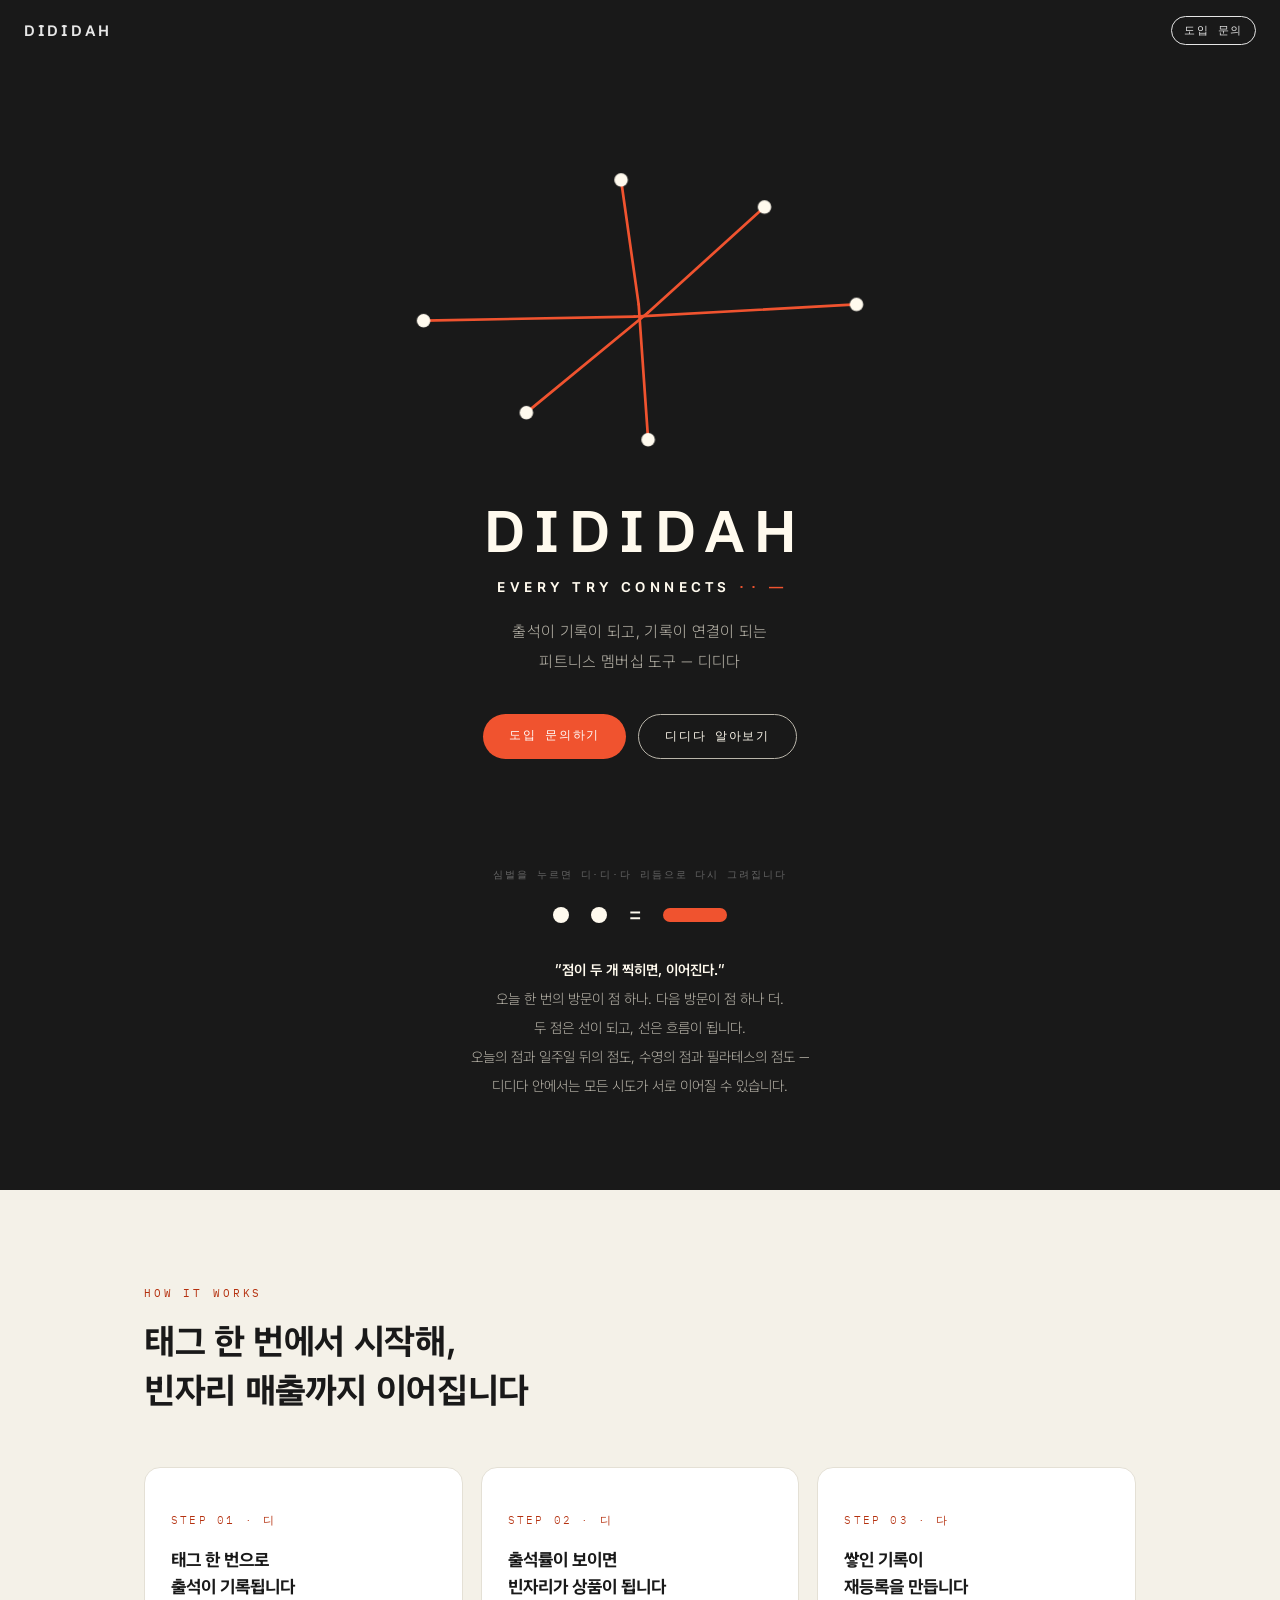
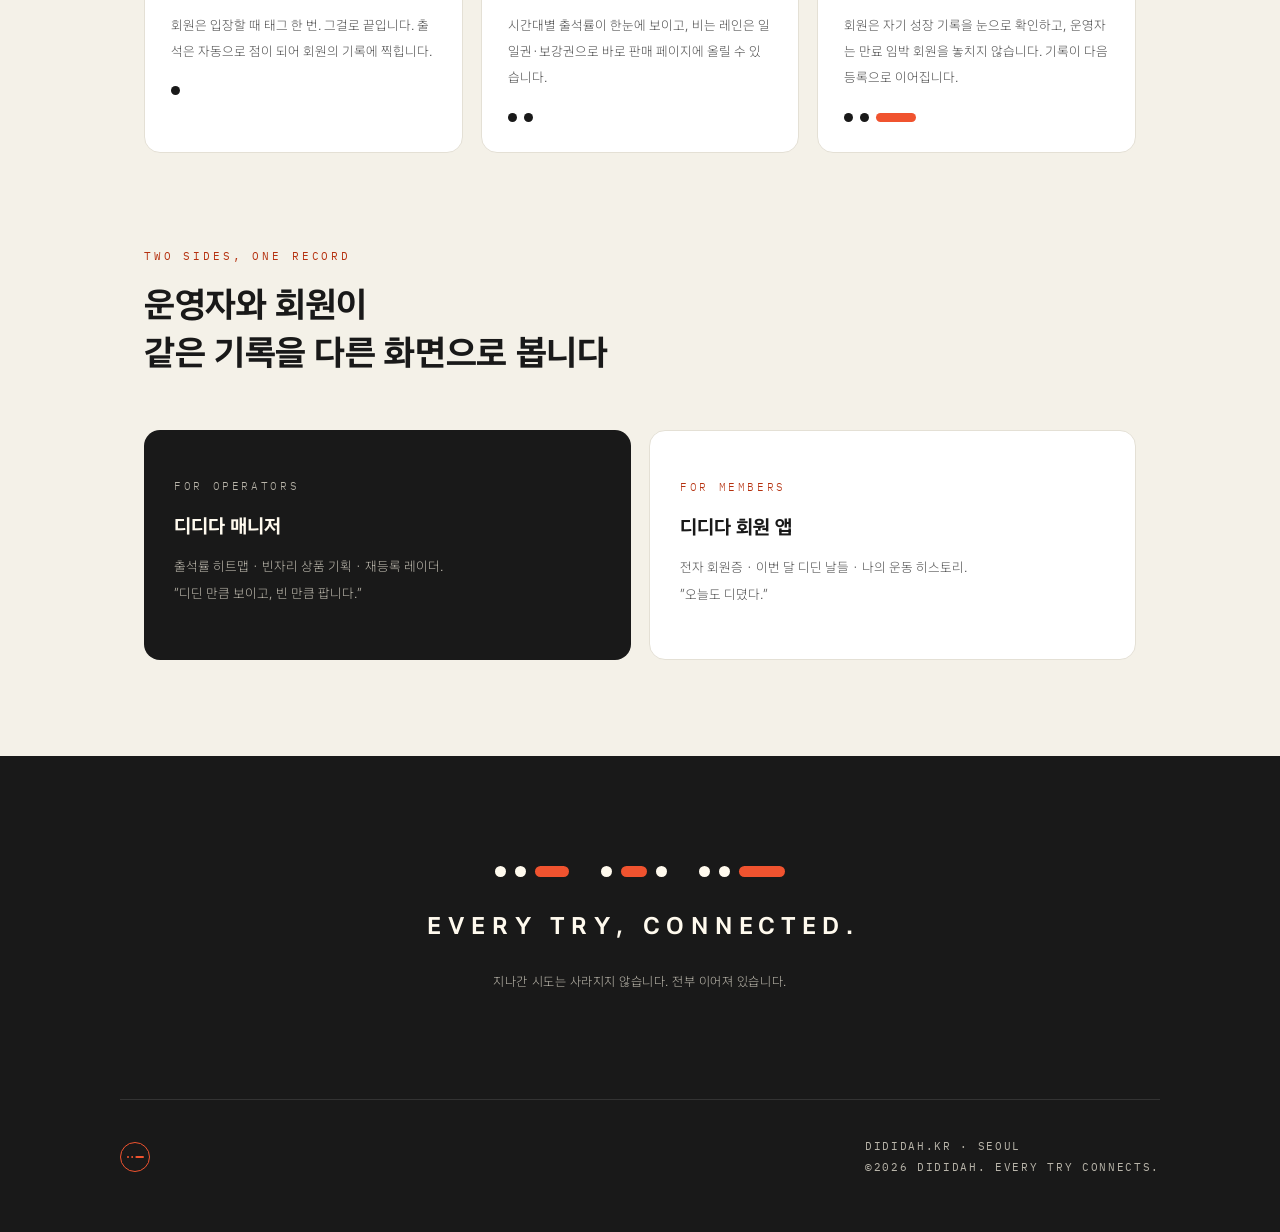
==== index.html @ d7f9ed21 "Add files via upload" ====
<!doctype html>
<html lang="ko">
<head>
<meta charset="utf-8">
<meta name="viewport" content="width=device-width, initial-scale=1">
<title>디디다 DIDIDAH — 점이 두 개 찍히면, 이어진다</title>
<meta name="description" content="출석이 기록이 되고, 기록이 연결이 되는 피트니스 멤버십 도구. EVERY TRY CONNECTS.">
<link rel="preconnect" href="https://fonts.googleapis.com">
<link rel="stylesheet" href="https://fonts.googleapis.com/css2?family=42dot+Sans:wght@300;400;500;700;800&family=IBM+Plex+Mono:wght@400;500;600&display=swap">
<link rel="icon" href='data:image/svg+xml,<svg xmlns="http://www.w3.org/2000/svg" viewBox="0 0 171 20"><g fill="%23f0532f"><circle cx="10" cy="10" r="10"/><circle cx="52" cy="10" r="10"/><rect x="84" width="87" height="20" rx="10"/></g></svg>'>
<style>
  :root{
    --ink:#191919;
    --cream:#fffaee;
    --cream-60:#b9b5aa;
    --paper:#f4f1e8;
    --signal:#f0532f;
    --signal-text:#b5310f;
    --dot42:"42dot Sans",sans-serif;
    --mono:"IBM Plex Mono",monospace;
    --u:240ms;
  }
  *{margin:0;padding:0;box-sizing:border-box}
  html{scroll-behavior:smooth}
  body{font-family:var(--dot42);color:var(--ink);background:var(--paper)}

  /* ───────── 헤더 ───────── */
  .top{position:fixed;inset:0 0 auto;z-index:10;display:flex;justify-content:space-between;align-items:center;padding:16px 24px;mix-blend-mode:difference;color:#fff}
  .top .wm{font-weight:800;font-size:15px;letter-spacing:.18em}
  .top a{color:inherit;text-decoration:none;font-family:var(--mono);font-size:11px;letter-spacing:.14em;border:1px solid currentColor;padding:6px 12px;border-radius:99px}

  /* ───────── 히어로 ───────── */
  .hero{min-height:100svh;background:var(--ink);color:var(--cream);display:flex;flex-direction:column;align-items:center;justify-content:center;gap:0;padding:80px 20px 60px;position:relative}
  .hero .sym{width:min(74vw,460px);display:block;cursor:pointer}
  .hero .name{margin-top:44px;font-weight:800;font-size:clamp(34px,7vw,58px);letter-spacing:.16em;text-indent:.16em;line-height:1}
  .hero .tag{margin-top:18px;font-weight:800;font-size:clamp(11px,2vw,14px);letter-spacing:.32em;text-indent:.32em}
  .hero .tag .stop{color:var(--signal)}
  .hero .sub{margin-top:22px;font-weight:300;font-size:clamp(13px,2.4vw,16px);color:var(--cream-60);letter-spacing:.02em;text-align:center;line-height:1.9}
  .hero .cta{margin-top:36px;display:flex;gap:12px;flex-wrap:wrap;justify-content:center}
  .hero .cta a{text-decoration:none;font-family:var(--mono);font-size:12px;letter-spacing:.14em;padding:13px 26px;border-radius:99px}
  .hero .cta .p{background:var(--signal);color:#fff}
  .hero .cta .s{border:1px solid var(--cream-60);color:var(--cream)}
  .hero .hint{position:absolute;bottom:18px;font-family:var(--mono);font-size:9.5px;letter-spacing:.2em;color:#666}

  /* 드로잉 모션 */
  .sym .dot{transform-origin:center;transform-box:fill-box}
  .playing .dot{opacity:0;animation:pop .32s cubic-bezier(.34,1.56,.64,1) forwards}
  @keyframes pop{from{opacity:0;transform:scale(0)}to{opacity:1;transform:scale(1)}}
  .playing .d1{animation-delay:0ms}
  .playing .d2{animation-delay:var(--u)}
  .playing .d3{animation-delay:calc(var(--u)*1.28)}
  .playing .d4{animation-delay:calc(var(--u)*1.52)}
  .playing .d5{animation-delay:calc(var(--u)*1.76)}
  .playing .d6{animation-delay:calc(var(--u)*2)}
  .sym .ray{stroke-dasharray:1;stroke-dashoffset:0}
  .playing .ray{stroke-dashoffset:1;animation:draw calc(var(--u)*3) cubic-bezier(.22,1,.36,1) forwards;animation-delay:calc(var(--u)*2.3)}
  @keyframes draw{to{stroke-dashoffset:0}}
  @media (prefers-reduced-motion: reduce){
    .playing .dot,.playing .ray{animation:none;opacity:1;stroke-dashoffset:0}
  }

  /* ───────── 등식 스트립 ───────── */
  .eqband{background:var(--ink);color:var(--cream);padding:0 20px 90px;display:flex;flex-direction:column;align-items:center;gap:26px}
  .eqband .eq{display:flex;align-items:center;gap:22px}
  .eqband .eq i{display:block;width:16px;height:16px;border-radius:50%;background:var(--cream)}
  .eqband .eq em{font-style:normal;font-weight:500;font-size:24px}
  .eqband .eq b{display:block;width:64px;height:14px;border-radius:8px;background:var(--signal)}
  .eqband p{font-weight:300;font-size:14.5px;color:var(--cream-60);text-align:center;line-height:2;max-width:520px}
  .eqband p b{font-weight:700;color:var(--cream)}

  /* ───────── 섹션 공통 ───────── */
  section.block{max-width:1040px;margin:0 auto;padding:96px 24px}
  .kicker{font-family:var(--mono);font-size:11px;letter-spacing:.26em;color:var(--signal-text);margin-bottom:18px}
  h2.title{font-weight:800;font-size:clamp(24px,4.4vw,36px);letter-spacing:-.01em;line-height:1.35}
  .lead{margin-top:16px;font-weight:300;font-size:15.5px;line-height:2;color:#555}

  /* 3단계 카드 */
  .steps{margin-top:52px;display:grid;grid-template-columns:repeat(3,1fr);gap:18px}
  .step{background:#fff;border:1px solid #e4e0d5;border-radius:16px;padding:30px 26px}
  .step .no{font-family:var(--mono);font-size:11px;letter-spacing:.2em;color:var(--signal-text)}
  .step h3{margin-top:14px;font-weight:800;font-size:18px;line-height:1.5}
  .step p{margin-top:12px;font-weight:300;font-size:13.5px;line-height:1.95;color:#555}
  .step .morse{margin-top:22px;display:flex;gap:7px;align-items:center}
  .step .morse i{display:block;width:9px;height:9px;border-radius:50%;background:var(--ink)}
  .step .morse b{display:block;height:9px;border-radius:5px;background:var(--signal)}

  /* 양면 */
  .duo{margin-top:52px;display:grid;grid-template-columns:1fr 1fr;gap:18px}
  .duo .card{border-radius:16px;padding:34px 30px;min-height:230px;display:flex;flex-direction:column;justify-content:space-between}
  .duo .op{background:var(--ink);color:var(--cream)}
  .duo .me{background:#fff;border:1px solid #e4e0d5}
  .duo .who{font-family:var(--mono);font-size:11px;letter-spacing:.24em}
  .duo .op .who{color:var(--cream-60)}
  .duo .me .who{color:var(--signal-text)}
  .duo h3{margin-top:14px;font-weight:800;font-size:20px;line-height:1.5}
  .duo p{margin-top:12px;font-weight:300;font-size:13.5px;line-height:1.95}
  .duo .op p{color:var(--cream-60)}
  .duo .me p{color:#555}

  /* CONNECTED 밴드 */
  .connected{background:var(--ink);color:var(--cream);padding:110px 24px;display:flex;flex-direction:column;align-items:center;gap:34px}
  .connected .strip{display:flex;gap:9px;align-items:center;flex-wrap:wrap;justify-content:center}
  .connected .strip i{display:block;width:11px;height:11px;border-radius:50%;background:var(--cream)}
  .connected .strip b{display:block;height:11px;border-radius:6px;background:var(--signal)}
  .connected .strip .gap{width:14px}
  .connected .line{font-weight:800;font-size:clamp(16px,3.4vw,24px);letter-spacing:.28em;text-indent:.28em}
  .connected .cap{font-weight:300;font-size:13px;color:var(--cream-60);letter-spacing:.04em}

  /* 푸터 */
  footer{background:var(--ink);color:var(--cream-60);padding:0 24px 54px}
  footer .inner{max-width:1040px;margin:0 auto;border-top:1px solid #333;padding-top:36px;display:flex;justify-content:space-between;align-items:center;gap:16px;flex-wrap:wrap}
  footer .cemark{width:30px;height:30px;border-radius:50%;border:1.4px solid var(--signal);display:flex;align-items:center;justify-content:center}
  footer .cemark svg{width:17px;display:block}
  footer .meta{font-family:var(--mono);font-size:10.5px;letter-spacing:.16em;line-height:2}

  @media (max-width:760px){
    .steps{grid-template-columns:1fr}
    .duo{grid-template-columns:1fr}
    section.block{padding:72px 20px}
  }
</style>
</head>
<body>

<header class="top">
  <span class="wm">DIDIDAH</span>
  <a href="mailto:hello@dididah.kr">도입 문의</a>
</header>

<!-- ───────── 히어로: 심벌 드로잉 모션 ───────── -->
<section class="hero">
  <svg id="sym" class="sym" viewBox="0 0 340 220" fill="none" role="img" aria-label="디디다 심벌 — 여섯 개의 점이 중심에서 방사선으로 연결됩니다">
    <g stroke="#f0532f" stroke-width="2" stroke-linejoin="round" stroke-linecap="round">
      <path class="ray" pathLength="1" d="M166,115 L10,118"/>
      <path class="ray" pathLength="1" d="M166,115 L330,106"/>
      <path class="ray" pathLength="1" d="M169,106 L156,14"/>
      <path class="ray" pathLength="1" d="M169,106 L176,206"/>
      <path class="ray" pathLength="1" d="M176,112 L86,186"/>
      <path class="ray" pathLength="1" d="M176,112 L262,34"/>
    </g>
    <g fill="#fffaee">
      <circle class="dot d1" cx="10" cy="118" r="5"/>
      <circle class="dot d2" cx="156" cy="14" r="5"/>
      <circle class="dot d3" cx="330" cy="106" r="5"/>
      <circle class="dot d4" cx="176" cy="206" r="5"/>
      <circle class="dot d5" cx="86" cy="186" r="5"/>
      <circle class="dot d6" cx="262" cy="34" r="5"/>
    </g>
  </svg>
  <h1 class="name">DIDIDAH</h1>
  <p class="tag">EVERY TRY CONNECTS <span class="stop">·· ―</span></p>
  <p class="sub">출석이 기록이 되고, 기록이 연결이 되는<br>피트니스 멤버십 도구 — 디디다</p>
  <div class="cta">
    <a class="p" href="mailto:hello@dididah.kr">도입 문의하기</a>
    <a class="s" href="#concept">디디다 알아보기</a>
  </div>
  <p class="hint">심벌을 누르면 디·디·다 리듬으로 다시 그려집니다</p>
</section>

<!-- ───────── 등식 ───────── -->
<div class="eqband" id="concept">
  <div class="eq" aria-label="점 점 은 선과 같다">
    <i></i><i></i><em>=</em><b></b>
  </div>
  <p><b>"점이 두 개 찍히면, 이어진다."</b><br>
  오늘 한 번의 방문이 점 하나. 다음 방문이 점 하나 더.<br>
  두 점은 선이 되고, 선은 흐름이 됩니다.<br>
  오늘의 점과 일주일 뒤의 점도, 수영의 점과 필라테스의 점도 —<br>
  디디다 안에서는 모든 시도가 서로 이어질 수 있습니다.</p>
</div>

<!-- ───────── 서비스 3단계 ───────── -->
<section class="block">
  <p class="kicker">HOW IT WORKS</p>
  <h2 class="title">태그 한 번에서 시작해,<br>빈자리 매출까지 이어집니다</h2>
  <div class="steps">
    <div class="step">
      <p class="no">STEP 01 · 디</p>
      <h3>태그 한 번으로<br>출석이 기록됩니다</h3>
      <p>회원은 입장할 때 태그 한 번. 그걸로 끝입니다. 출석은 자동으로 점이 되어 회원의 기록에 찍힙니다.</p>
      <div class="morse"><i></i></div>
    </div>
    <div class="step">
      <p class="no">STEP 02 · 디</p>
      <h3>출석률이 보이면<br>빈자리가 상품이 됩니다</h3>
      <p>시간대별 출석률이 한눈에 보이고, 비는 레인은 일일권·보강권으로 바로 판매 페이지에 올릴 수 있습니다.</p>
      <div class="morse"><i></i><i></i></div>
    </div>
    <div class="step">
      <p class="no">STEP 03 · 다</p>
      <h3>쌓인 기록이<br>재등록을 만듭니다</h3>
      <p>회원은 자기 성장 기록을 눈으로 확인하고, 운영자는 만료 임박 회원을 놓치지 않습니다. 기록이 다음 등록으로 이어집니다.</p>
      <div class="morse"><i></i><i></i><b style="width:40px"></b></div>
    </div>
  </div>
</section>

<!-- ───────── 양면 ───────── -->
<section class="block" style="padding-top:0">
  <p class="kicker">TWO SIDES, ONE RECORD</p>
  <h2 class="title">운영자와 회원이<br>같은 기록을 다른 화면으로 봅니다</h2>
  <div class="duo">
    <div class="card op">
      <div>
        <p class="who">FOR OPERATORS</p>
        <h3>디디다 매니저</h3>
        <p>출석률 히트맵 · 빈자리 상품 기획 · 재등록 레이더.<br>"디딘 만큼 보이고, 빈 만큼 팝니다."</p>
      </div>
    </div>
    <div class="card me">
      <div>
        <p class="who">FOR MEMBERS</p>
        <h3>디디다 회원 앱</h3>
        <p>전자 회원증 · 이번 달 디딘 날들 · 나의 운동 히스토리.<br>"오늘도 디뎠다."</p>
      </div>
    </div>
  </div>
</section>

<!-- ───────── CONNECTED ───────── -->
<div class="connected">
  <div class="strip" aria-hidden="true">
    <i></i><i></i><b style="width:34px"></b><span class="gap"></span>
    <i></i><b style="width:26px"></b><i></i><span class="gap"></span>
    <i></i><i></i><b style="width:46px"></b>
  </div>
  <p class="line">EVERY TRY, CONNECTED.</p>
  <p class="cap">지나간 시도는 사라지지 않습니다. 전부 이어져 있습니다.</p>
</div>

<!-- ───────── 푸터 ───────── -->
<footer>
  <div class="inner">
    <span class="cemark">
      <svg viewBox="0 0 171 20"><g fill="#f0532f"><circle cx="10" cy="10" r="10"/><circle cx="52" cy="10" r="10"/><rect x="84" width="87" height="20" rx="10"/></g></svg>
    </span>
    <p class="meta">DIDIDAH.KR · SEOUL<br>&copy;2026 DIDIDAH. EVERY TRY CONNECTS.</p>
  </div>
</footer>

<script>
(function(){
  var sym=document.getElementById('sym');
  var UNIT=0.12; // 사운드 유닛(초) — 디1:디1:다3
  function replay(withSound){
    sym.classList.remove('playing');
    void sym.getBoundingClientRect(); // reflow로 애니메이션 리셋
    sym.classList.add('playing');
    if(withSound) beep();
  }
  function beep(){
    try{
      var ctx=beep.ctx||(beep.ctx=new (window.AudioContext||window.webkitAudioContext)());
      var t=ctx.currentTime+0.02;
      [[t,UNIT,660],[t+UNIT*1.5,UNIT,660],[t+UNIT*3,UNIT*3,440]].forEach(function(n){
        var o=ctx.createOscillator(),g=ctx.createGain();
        o.type='sine';o.frequency.value=n[2];
        g.gain.setValueAtTime(0.0001,n[0]);
        g.gain.linearRampToValueAtTime(0.18,n[0]+0.015);
        g.gain.setValueAtTime(0.18,n[0]+n[1]-0.03);
        g.gain.linearRampToValueAtTime(0.0001,n[0]+n[1]);
        o.connect(g).connect(ctx.destination);
        o.start(n[0]);o.stop(n[0]+n[1]+0.02);
      });
    }catch(e){}
  }
  sym.addEventListener('click',function(){replay(true)});
  window.addEventListener('load',function(){setTimeout(function(){replay(false)},300)});
})();
</script>
</body>
</html>
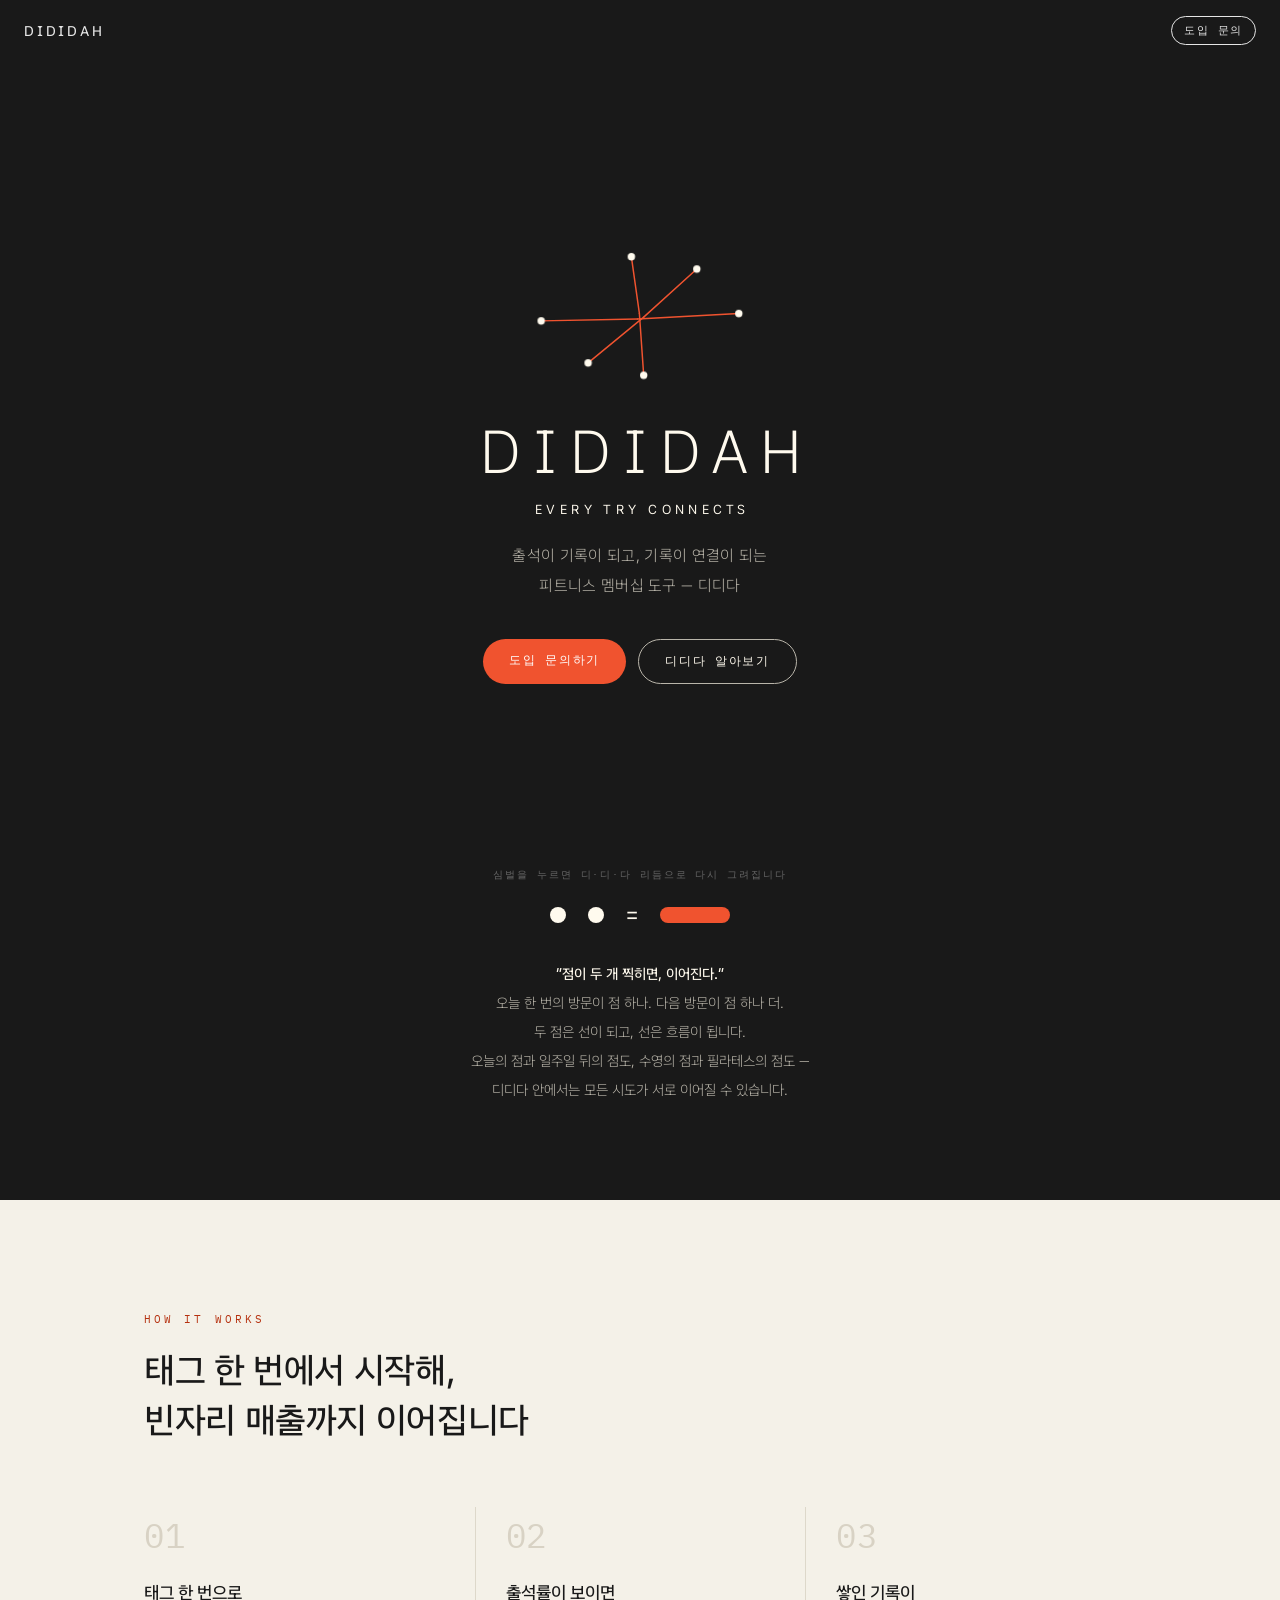
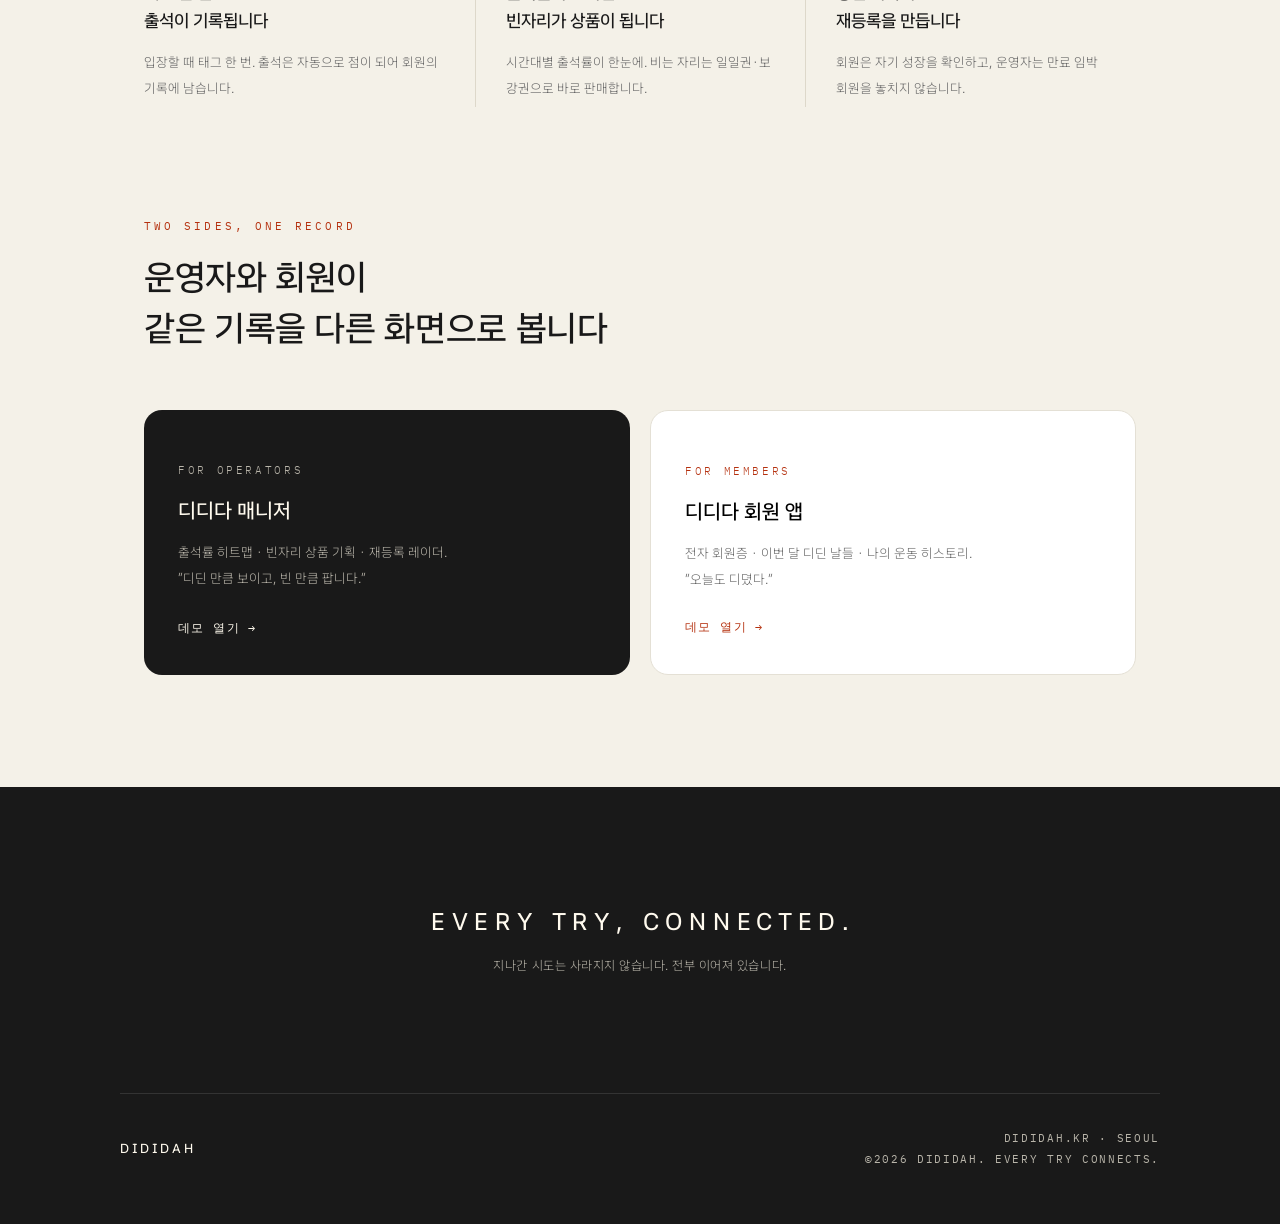
==== commit 078e866e: "Update index.html" ====
--- a/index.html
+++ b/index.html
@@ -26,17 +26,16 @@
 
   /* ───────── 헤더 ───────── */
   .top{position:fixed;inset:0 0 auto;z-index:10;display:flex;justify-content:space-between;align-items:center;padding:16px 24px;mix-blend-mode:difference;color:#fff}
-  .top .wm{font-weight:800;font-size:15px;letter-spacing:.18em}
+  .top .wm{font-weight:500;font-size:14px;letter-spacing:.2em}
   .top a{color:inherit;text-decoration:none;font-family:var(--mono);font-size:11px;letter-spacing:.14em;border:1px solid currentColor;padding:6px 12px;border-radius:99px}
 
   /* ───────── 히어로 ───────── */
-  .hero{min-height:100svh;background:var(--ink);color:var(--cream);display:flex;flex-direction:column;align-items:center;justify-content:center;gap:0;padding:80px 20px 60px;position:relative}
-  .hero .sym{width:min(74vw,460px);display:block;cursor:pointer}
-  .hero .name{margin-top:44px;font-weight:800;font-size:clamp(34px,7vw,58px);letter-spacing:.16em;text-indent:.16em;line-height:1}
-  .hero .tag{margin-top:18px;font-weight:800;font-size:clamp(11px,2vw,14px);letter-spacing:.32em;text-indent:.32em}
-  .hero .tag .stop{color:var(--signal)}
-  .hero .sub{margin-top:22px;font-weight:300;font-size:clamp(13px,2.4vw,16px);color:var(--cream-60);letter-spacing:.02em;text-align:center;line-height:1.9}
-  .hero .cta{margin-top:36px;display:flex;gap:12px;flex-wrap:wrap;justify-content:center}
+  .hero{min-height:100svh;background:var(--ink);color:var(--cream);display:flex;flex-direction:column;align-items:center;justify-content:center;padding:96px 20px 64px;position:relative}
+  .hero .sym{width:min(42vw,210px);display:block;cursor:pointer}
+  .hero .name{margin-top:38px;font-weight:300;font-size:clamp(34px,7vw,60px);letter-spacing:.2em;text-indent:.2em;line-height:1}
+  .hero .tag{margin-top:20px;font-weight:400;font-size:clamp(11px,2vw,13px);letter-spacing:.34em;text-indent:.34em;text-align:center}
+  .hero .sub{margin-top:24px;font-weight:300;font-size:clamp(13px,2.4vw,16px);color:var(--cream-60);letter-spacing:.02em;text-align:center;line-height:1.9}
+  .hero .cta{margin-top:38px;display:flex;gap:12px;flex-wrap:wrap;justify-content:center}
   .hero .cta a{text-decoration:none;font-family:var(--mono);font-size:12px;letter-spacing:.14em;padding:13px 26px;border-radius:99px}
   .hero .cta .p{background:var(--signal);color:#fff}
   .hero .cta .s{border:1px solid var(--cream-60);color:var(--cream)}
@@ -60,63 +59,76 @@
   }
 
   /* ───────── 등식 스트립 ───────── */
-  .eqband{background:var(--ink);color:var(--cream);padding:0 20px 90px;display:flex;flex-direction:column;align-items:center;gap:26px}
+  .eqband{background:var(--ink);color:var(--cream);padding:0 20px 96px;display:flex;flex-direction:column;align-items:center;gap:30px}
   .eqband .eq{display:flex;align-items:center;gap:22px}
   .eqband .eq i{display:block;width:16px;height:16px;border-radius:50%;background:var(--cream)}
-  .eqband .eq em{font-style:normal;font-weight:500;font-size:24px}
-  .eqband .eq b{display:block;width:64px;height:14px;border-radius:8px;background:var(--signal)}
+  .eqband .eq em{font-style:normal;font-weight:400;font-size:24px}
+  .eqband .eq b{display:block;width:70px;height:16px;border-radius:8px;background:var(--signal)}
   .eqband p{font-weight:300;font-size:14.5px;color:var(--cream-60);text-align:center;line-height:2;max-width:520px}
-  .eqband p b{font-weight:700;color:var(--cream)}
+  .eqband p b{font-weight:500;color:var(--cream)}
 
   /* ───────── 섹션 공통 ───────── */
-  section.block{max-width:1040px;margin:0 auto;padding:96px 24px}
-  .kicker{font-family:var(--mono);font-size:11px;letter-spacing:.26em;color:var(--signal-text);margin-bottom:18px}
-  h2.title{font-weight:800;font-size:clamp(24px,4.4vw,36px);letter-spacing:-.01em;line-height:1.35}
+  section.block{max-width:1040px;margin:0 auto;padding:112px 24px}
+  .kicker{font-family:var(--mono);font-size:11px;letter-spacing:.28em;color:var(--signal-text);margin-bottom:20px}
+  h2.title{font-weight:500;font-size:clamp(24px,4.4vw,36px);letter-spacing:-.01em;line-height:1.4}
   .lead{margin-top:16px;font-weight:300;font-size:15.5px;line-height:2;color:#555}
 
-  /* 3단계 카드 */
-  .steps{margin-top:52px;display:grid;grid-template-columns:repeat(3,1fr);gap:18px}
-  .step{background:#fff;border:1px solid #e4e0d5;border-radius:16px;padding:30px 26px}
-  .step .no{font-family:var(--mono);font-size:11px;letter-spacing:.2em;color:var(--signal-text)}
-  .step h3{margin-top:14px;font-weight:800;font-size:18px;line-height:1.5}
-  .step p{margin-top:12px;font-weight:300;font-size:13.5px;line-height:1.95;color:#555}
-  .step .morse{margin-top:22px;display:flex;gap:7px;align-items:center}
-  .step .morse i{display:block;width:9px;height:9px;border-radius:50%;background:var(--ink)}
-  .step .morse b{display:block;height:9px;border-radius:5px;background:var(--signal)}
-
-  /* 양면 */
-  .duo{margin-top:52px;display:grid;grid-template-columns:1fr 1fr;gap:18px}
-  .duo .card{border-radius:16px;padding:34px 30px;min-height:230px;display:flex;flex-direction:column;justify-content:space-between}
-  .duo .op{background:var(--ink);color:var(--cream)}
+  /* How it works — 에디토리얼 3스텝 */
+  .flow{margin-top:60px;display:grid;grid-template-columns:repeat(3,1fr);gap:0}
+  .fstep{padding:6px 30px;border-left:1px solid #ddd8ca}
+  .fstep:first-child{padding-left:0;border-left:none}
+  .fnum{font-family:var(--mono);font-size:34px;font-weight:400;color:#d8d2c4;letter-spacing:.02em}
+  .fstep h3{margin-top:22px;font-weight:500;font-size:18px;line-height:1.55}
+  .fstep p{margin-top:14px;font-weight:300;font-size:13.5px;line-height:1.95;color:#666}
+
+  /* Two sides — 클릭 시 목업 열림 */
+  .duo{margin-top:56px;display:grid;grid-template-columns:1fr 1fr;gap:20px}
+  .duo .card{display:block;width:100%;text-align:left;font-family:inherit;cursor:pointer;border-radius:18px;padding:38px 34px;min-height:240px;display:flex;flex-direction:column;justify-content:space-between;transition:transform .2s ease, box-shadow .2s ease}
+  .duo .card:hover{transform:translateY(-5px)}
+  .duo .op{background:var(--ink);color:var(--cream);border:none}
+  .duo .op:hover{box-shadow:0 18px 40px rgba(0,0,0,.28)}
   .duo .me{background:#fff;border:1px solid #e4e0d5}
+  .duo .me:hover{box-shadow:0 18px 40px rgba(0,0,0,.10)}
   .duo .who{font-family:var(--mono);font-size:11px;letter-spacing:.24em}
   .duo .op .who{color:var(--cream-60)}
   .duo .me .who{color:var(--signal-text)}
-  .duo h3{margin-top:14px;font-weight:800;font-size:20px;line-height:1.5}
+  .duo h3{margin-top:14px;font-weight:500;font-size:21px;line-height:1.5}
   .duo p{margin-top:12px;font-weight:300;font-size:13.5px;line-height:1.95}
   .duo .op p{color:var(--cream-60)}
-  .duo .me p{color:#555}
-
-  /* CONNECTED 밴드 */
-  .connected{background:var(--ink);color:var(--cream);padding:110px 24px;display:flex;flex-direction:column;align-items:center;gap:34px}
-  .connected .strip{display:flex;gap:9px;align-items:center;flex-wrap:wrap;justify-content:center}
-  .connected .strip i{display:block;width:11px;height:11px;border-radius:50%;background:var(--cream)}
-  .connected .strip b{display:block;height:11px;border-radius:6px;background:var(--signal)}
-  .connected .strip .gap{width:14px}
-  .connected .line{font-weight:800;font-size:clamp(16px,3.4vw,24px);letter-spacing:.28em;text-indent:.28em}
-  .connected .cap{font-weight:300;font-size:13px;color:var(--cream-60);letter-spacing:.04em}
+  .duo .me p{color:#666}
+  .duo .peek{margin-top:26px;font-family:var(--mono);font-size:12px;letter-spacing:.12em;display:inline-flex;align-items:center;gap:8px}
+  .duo .op .peek{color:var(--cream)}
+  .duo .me .peek{color:var(--signal-text)}
+  .duo .peek .ar{transition:transform .2s ease}
+  .duo .card:hover .peek .ar{transform:translateX(4px)}
+
+  /* ───────── CONNECTED ───────── */
+  .connected{background:var(--ink);color:var(--cream);padding:120px 24px;display:flex;flex-direction:column;align-items:center;gap:22px}
+  .connected .line{font-weight:500;font-size:clamp(16px,3.4vw,24px);letter-spacing:.28em;text-indent:.28em;text-align:center}
+  .connected .cap{font-weight:300;font-size:13px;color:var(--cream-60);letter-spacing:.04em;text-align:center}
 
   /* 푸터 */
   footer{background:var(--ink);color:var(--cream-60);padding:0 24px 54px}
-  footer .inner{max-width:1040px;margin:0 auto;border-top:1px solid #333;padding-top:36px;display:flex;justify-content:space-between;align-items:center;gap:16px;flex-wrap:wrap}
-  footer .cemark{width:30px;height:30px;border-radius:50%;border:1.4px solid var(--signal);display:flex;align-items:center;justify-content:center}
-  footer .cemark svg{width:17px;display:block}
-  footer .meta{font-family:var(--mono);font-size:10.5px;letter-spacing:.16em;line-height:2}
+  footer .inner{max-width:1040px;margin:0 auto;border-top:1px solid #333;padding-top:34px;display:flex;justify-content:space-between;align-items:center;gap:16px;flex-wrap:wrap}
+  footer .fwm{font-weight:500;font-size:13px;letter-spacing:.2em;color:var(--cream)}
+  footer .meta{font-family:var(--mono);font-size:10.5px;letter-spacing:.16em;line-height:2;text-align:right}
+
+  /* ───────── 목업 모달 ───────── */
+  .modal{position:fixed;inset:0;z-index:100;background:rgba(10,10,10,.72);backdrop-filter:blur(3px);display:none;flex-direction:column;padding:20px}
+  .modal.open{display:flex}
+  .modal-bar{display:flex;justify-content:space-between;align-items:center;max-width:1040px;width:100%;margin:0 auto 12px;color:#fff}
+  .modal-bar .mt{font-family:var(--mono);font-size:12px;letter-spacing:.14em}
+  .modal-bar button{font-family:var(--mono);font-size:12px;letter-spacing:.14em;color:#fff;background:transparent;border:1px solid rgba(255,255,255,.5);border-radius:99px;padding:8px 16px;cursor:pointer}
+  .modal-frame-wrap{flex:1;max-width:1040px;width:100%;margin:0 auto;border-radius:16px;overflow:hidden;background:#fff}
+  .modal iframe{width:100%;height:100%;border:0;display:block}
 
   @media (max-width:760px){
-    .steps{grid-template-columns:1fr}
+    .hero .sym{width:min(52vw,180px)}
+    .flow{grid-template-columns:1fr;gap:0}
+    .fstep{padding:26px 0;border-left:none;border-top:1px solid #ddd8ca}
+    .fstep:first-child{border-top:none;padding-top:0}
     .duo{grid-template-columns:1fr}
-    section.block{padding:72px 20px}
+    section.block{padding:80px 20px}
   }
 </style>
 </head>
@@ -127,10 +139,10 @@
   <a href="mailto:hello@dididah.kr">도입 문의</a>
 </header>
 
-<!-- ───────── 히어로: 심벌 드로잉 모션 ───────── -->
+<!-- ───────── 히어로 ───────── -->
 <section class="hero">
   <svg id="sym" class="sym" viewBox="0 0 340 220" fill="none" role="img" aria-label="디디다 심벌 — 여섯 개의 점이 중심에서 방사선으로 연결됩니다">
-    <g stroke="#f0532f" stroke-width="2" stroke-linejoin="round" stroke-linecap="round">
+    <g stroke="#f0532f" stroke-width="2.4" stroke-linejoin="round" stroke-linecap="round">
       <path class="ray" pathLength="1" d="M166,115 L10,118"/>
       <path class="ray" pathLength="1" d="M166,115 L330,106"/>
       <path class="ray" pathLength="1" d="M169,106 L156,14"/>
@@ -139,16 +151,16 @@
       <path class="ray" pathLength="1" d="M176,112 L262,34"/>
     </g>
     <g fill="#fffaee">
-      <circle class="dot d1" cx="10" cy="118" r="5"/>
-      <circle class="dot d2" cx="156" cy="14" r="5"/>
-      <circle class="dot d3" cx="330" cy="106" r="5"/>
-      <circle class="dot d4" cx="176" cy="206" r="5"/>
-      <circle class="dot d5" cx="86" cy="186" r="5"/>
-      <circle class="dot d6" cx="262" cy="34" r="5"/>
+      <circle class="dot d1" cx="10" cy="118" r="6"/>
+      <circle class="dot d2" cx="156" cy="14" r="6"/>
+      <circle class="dot d3" cx="330" cy="106" r="6"/>
+      <circle class="dot d4" cx="176" cy="206" r="6"/>
+      <circle class="dot d5" cx="86" cy="186" r="6"/>
+      <circle class="dot d6" cx="262" cy="34" r="6"/>
     </g>
   </svg>
   <h1 class="name">DIDIDAH</h1>
-  <p class="tag">EVERY TRY CONNECTS <span class="stop">·· ―</span></p>
+  <p class="tag">EVERY TRY CONNECTS</p>
   <p class="sub">출석이 기록이 되고, 기록이 연결이 되는<br>피트니스 멤버십 도구 — 디디다</p>
   <div class="cta">
     <a class="p" href="mailto:hello@dididah.kr">도입 문의하기</a>
@@ -173,24 +185,21 @@
 <section class="block">
   <p class="kicker">HOW IT WORKS</p>
   <h2 class="title">태그 한 번에서 시작해,<br>빈자리 매출까지 이어집니다</h2>
-  <div class="steps">
-    <div class="step">
-      <p class="no">STEP 01 · 디</p>
+  <div class="flow">
+    <div class="fstep">
+      <span class="fnum">01</span>
       <h3>태그 한 번으로<br>출석이 기록됩니다</h3>
-      <p>회원은 입장할 때 태그 한 번. 그걸로 끝입니다. 출석은 자동으로 점이 되어 회원의 기록에 찍힙니다.</p>
-      <div class="morse"><i></i></div>
+      <p>입장할 때 태그 한 번. 출석은 자동으로 점이 되어 회원의 기록에 남습니다.</p>
     </div>
-    <div class="step">
-      <p class="no">STEP 02 · 디</p>
+    <div class="fstep">
+      <span class="fnum">02</span>
       <h3>출석률이 보이면<br>빈자리가 상품이 됩니다</h3>
-      <p>시간대별 출석률이 한눈에 보이고, 비는 레인은 일일권·보강권으로 바로 판매 페이지에 올릴 수 있습니다.</p>
-      <div class="morse"><i></i><i></i></div>
+      <p>시간대별 출석률이 한눈에. 비는 자리는 일일권·보강권으로 바로 판매합니다.</p>
     </div>
-    <div class="step">
-      <p class="no">STEP 03 · 다</p>
+    <div class="fstep">
+      <span class="fnum">03</span>
       <h3>쌓인 기록이<br>재등록을 만듭니다</h3>
-      <p>회원은 자기 성장 기록을 눈으로 확인하고, 운영자는 만료 임박 회원을 놓치지 않습니다. 기록이 다음 등록으로 이어집니다.</p>
-      <div class="morse"><i></i><i></i><b style="width:40px"></b></div>
+      <p>회원은 자기 성장을 확인하고, 운영자는 만료 임박 회원을 놓치지 않습니다.</p>
     </div>
   </div>
 </section>
@@ -200,30 +209,27 @@
   <p class="kicker">TWO SIDES, ONE RECORD</p>
   <h2 class="title">운영자와 회원이<br>같은 기록을 다른 화면으로 봅니다</h2>
   <div class="duo">
-    <div class="card op">
+    <button class="card op" type="button" data-demo="demo/operator.html" data-title="디디다 매니저 · 운영자 데모">
       <div>
         <p class="who">FOR OPERATORS</p>
         <h3>디디다 매니저</h3>
         <p>출석률 히트맵 · 빈자리 상품 기획 · 재등록 레이더.<br>"디딘 만큼 보이고, 빈 만큼 팝니다."</p>
       </div>
-    </div>
-    <div class="card me">
+      <span class="peek">데모 열기 <span class="ar">→</span></span>
+    </button>
+    <button class="card me" type="button" data-demo="demo/member.html" data-title="디디다 회원 앱 · 회원 데모">
       <div>
         <p class="who">FOR MEMBERS</p>
         <h3>디디다 회원 앱</h3>
         <p>전자 회원증 · 이번 달 디딘 날들 · 나의 운동 히스토리.<br>"오늘도 디뎠다."</p>
       </div>
-    </div>
+      <span class="peek">데모 열기 <span class="ar">→</span></span>
+    </button>
   </div>
 </section>
 
 <!-- ───────── CONNECTED ───────── -->
 <div class="connected">
-  <div class="strip" aria-hidden="true">
-    <i></i><i></i><b style="width:34px"></b><span class="gap"></span>
-    <i></i><b style="width:26px"></b><i></i><span class="gap"></span>
-    <i></i><i></i><b style="width:46px"></b>
-  </div>
   <p class="line">EVERY TRY, CONNECTED.</p>
   <p class="cap">지나간 시도는 사라지지 않습니다. 전부 이어져 있습니다.</p>
 </div>
@@ -231,20 +237,30 @@
 <!-- ───────── 푸터 ───────── -->
 <footer>
   <div class="inner">
-    <span class="cemark">
-      <svg viewBox="0 0 171 20"><g fill="#f0532f"><circle cx="10" cy="10" r="10"/><circle cx="52" cy="10" r="10"/><rect x="84" width="87" height="20" rx="10"/></g></svg>
-    </span>
+    <span class="fwm">DIDIDAH</span>
     <p class="meta">DIDIDAH.KR · SEOUL<br>&copy;2026 DIDIDAH. EVERY TRY CONNECTS.</p>
   </div>
 </footer>
+
+<!-- ───────── 목업 모달 ───────── -->
+<div class="modal" id="demoModal" role="dialog" aria-modal="true" aria-label="목업 데모">
+  <div class="modal-bar">
+    <span class="mt" id="demoTitle"></span>
+    <button type="button" id="demoClose">닫기 ✕</button>
+  </div>
+  <div class="modal-frame-wrap">
+    <iframe id="demoFrame" title="목업 데모" loading="lazy"></iframe>
+  </div>
+</div>
 
 <script>
 (function(){
+  /* 심벌 드로잉 모션 */
   var sym=document.getElementById('sym');
-  var UNIT=0.12; // 사운드 유닛(초) — 디1:디1:다3
+  var UNIT=0.12;
   function replay(withSound){
     sym.classList.remove('playing');
-    void sym.getBoundingClientRect(); // reflow로 애니메이션 리셋
+    void sym.getBoundingClientRect();
     sym.classList.add('playing');
     if(withSound) beep();
   }
@@ -266,6 +282,24 @@
   }
   sym.addEventListener('click',function(){replay(true)});
   window.addEventListener('load',function(){setTimeout(function(){replay(false)},300)});
+
+  /* 목업 모달 */
+  var modal=document.getElementById('demoModal');
+  var frame=document.getElementById('demoFrame');
+  var mtitle=document.getElementById('demoTitle');
+  function openDemo(src,title){
+    frame.src=src;mtitle.textContent=title;
+    modal.classList.add('open');document.body.style.overflow='hidden';
+  }
+  function closeDemo(){
+    modal.classList.remove('open');frame.src='about:blank';document.body.style.overflow='';
+  }
+  document.querySelectorAll('[data-demo]').forEach(function(el){
+    el.addEventListener('click',function(){openDemo(el.getAttribute('data-demo'),el.getAttribute('data-title'))});
+  });
+  document.getElementById('demoClose').addEventListener('click',closeDemo);
+  modal.addEventListener('click',function(e){if(e.target===modal)closeDemo()});
+  document.addEventListener('keydown',function(e){if(e.key==='Escape'&&modal.classList.contains('open'))closeDemo()});
 })();
 </script>
 </body>
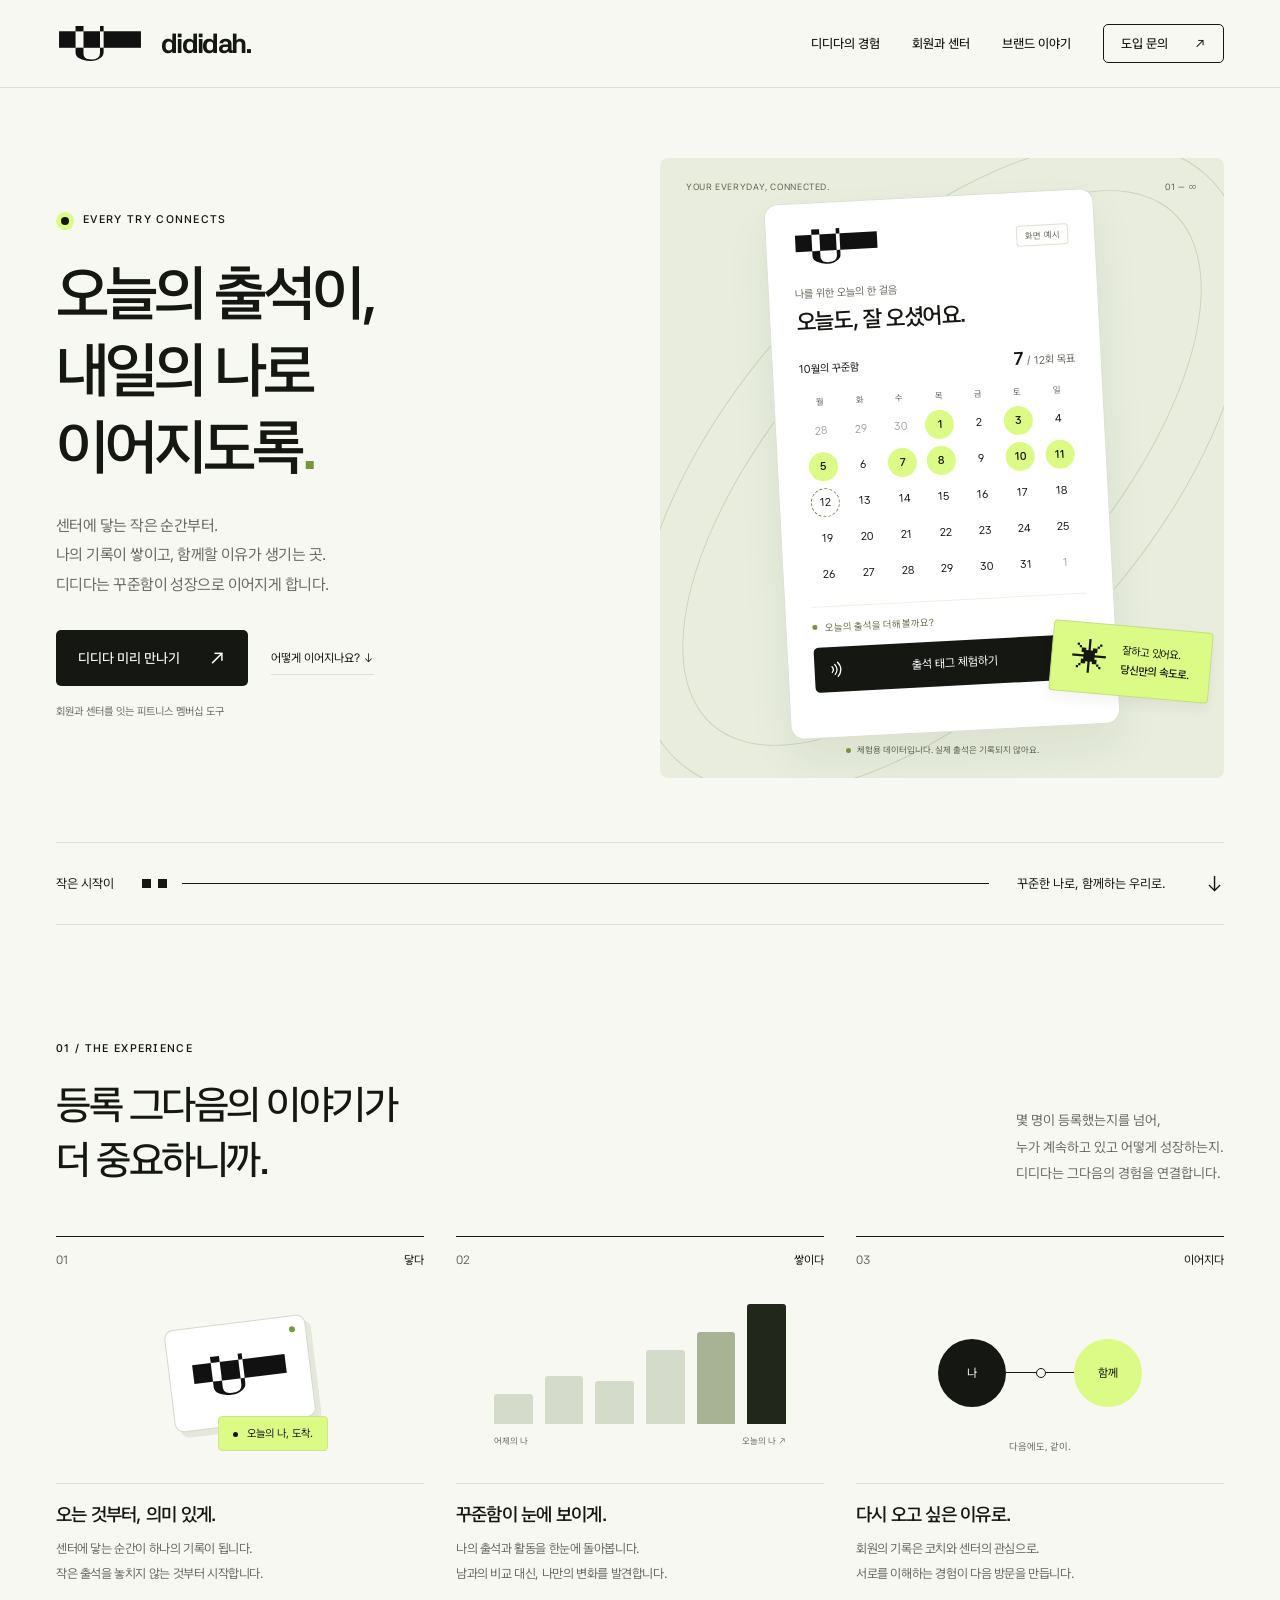
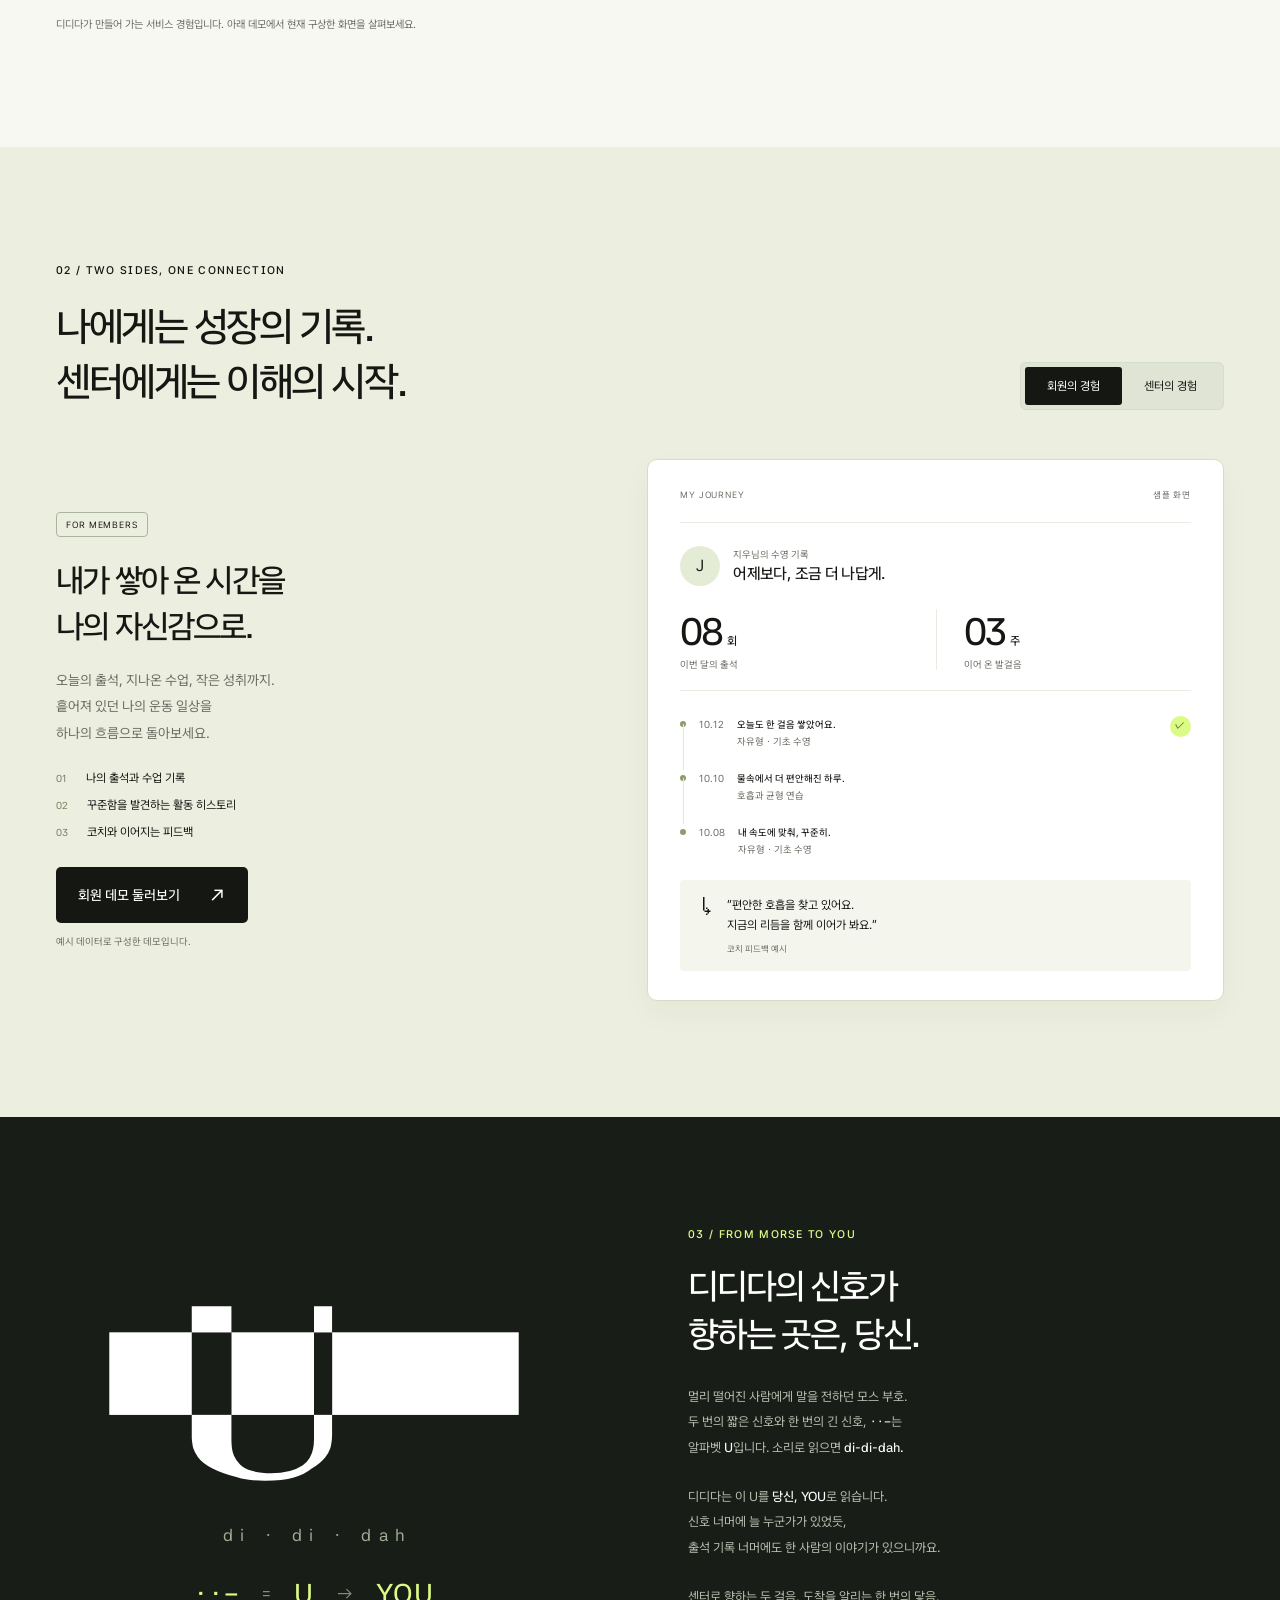
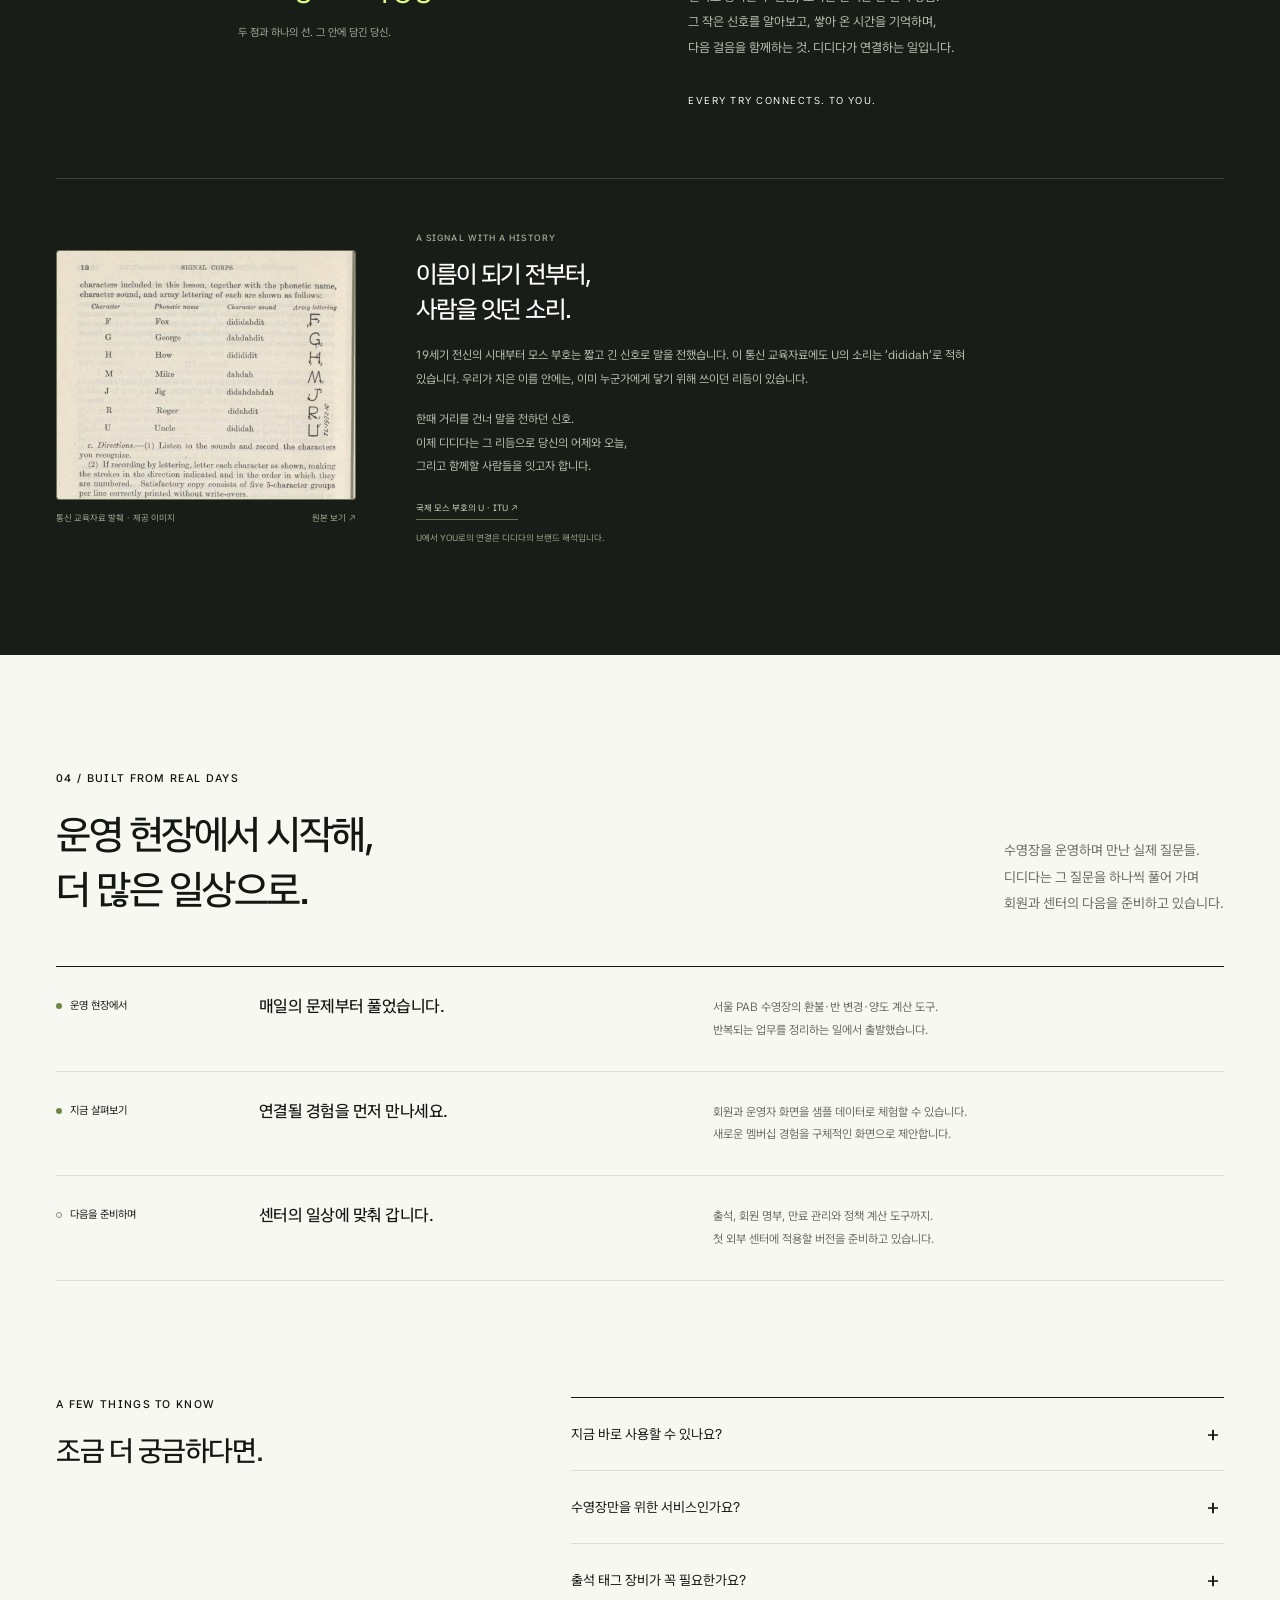
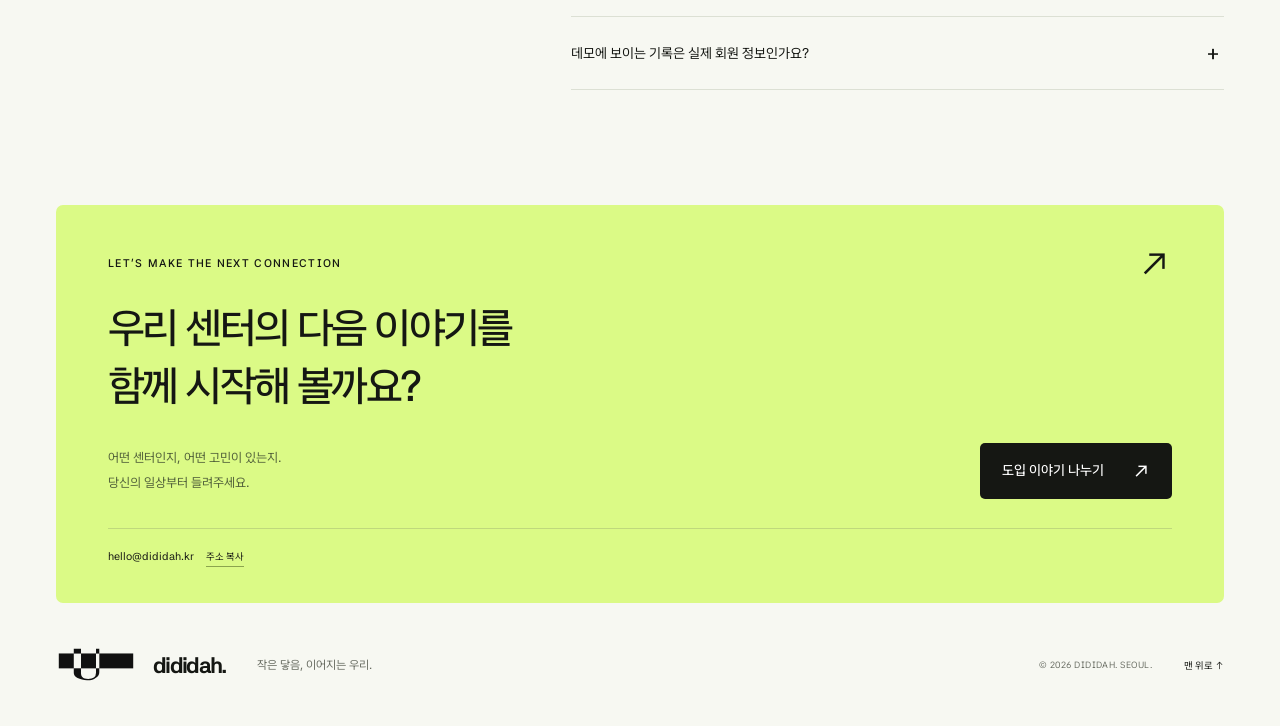
==== commit 012d8074: "Publish dididah renewal with Morse U brand story" ====
--- a/index.html
+++ b/index.html
@@ -1,306 +1,84 @@
 <!doctype html>
 <html lang="ko">
 <head>
-<meta charset="utf-8">
-<meta name="viewport" content="width=device-width, initial-scale=1">
-<title>디디다 DIDIDAH — 점이 두 개 찍히면, 이어진다</title>
-<meta name="description" content="출석이 기록이 되고, 기록이 연결이 되는 피트니스 멤버십 도구. EVERY TRY CONNECTS.">
-<link rel="preconnect" href="https://fonts.googleapis.com">
-<link rel="stylesheet" href="https://fonts.googleapis.com/css2?family=42dot+Sans:wght@300;400;500;700;800&family=IBM+Plex+Mono:wght@400;500;600&display=swap">
-<link rel="icon" href='data:image/svg+xml,<svg xmlns="http://www.w3.org/2000/svg" viewBox="0 0 171 20"><g fill="%23f0532f"><circle cx="10" cy="10" r="10"/><circle cx="52" cy="10" r="10"/><rect x="84" width="87" height="20" rx="10"/></g></svg>'>
-<style>
-  :root{
-    --ink:#191919;
-    --cream:#fffaee;
-    --cream-60:#b9b5aa;
-    --paper:#f4f1e8;
-    --signal:#f0532f;
-    --signal-text:#b5310f;
-    --dot42:"42dot Sans",sans-serif;
-    --mono:"IBM Plex Mono",monospace;
-    --u:240ms;
-  }
-  *{margin:0;padding:0;box-sizing:border-box}
-  html{scroll-behavior:smooth}
-  body{font-family:var(--dot42);color:var(--ink);background:var(--paper)}
-
-  /* ───────── 헤더 ───────── */
-  .top{position:fixed;inset:0 0 auto;z-index:10;display:flex;justify-content:space-between;align-items:center;padding:16px 24px;mix-blend-mode:difference;color:#fff}
-  .top .wm{font-weight:500;font-size:14px;letter-spacing:.2em}
-  .top a{color:inherit;text-decoration:none;font-family:var(--mono);font-size:11px;letter-spacing:.14em;border:1px solid currentColor;padding:6px 12px;border-radius:99px}
-
-  /* ───────── 히어로 ───────── */
-  .hero{min-height:100svh;background:var(--ink);color:var(--cream);display:flex;flex-direction:column;align-items:center;justify-content:center;padding:96px 20px 64px;position:relative}
-  .hero .sym{width:min(42vw,210px);display:block;cursor:pointer}
-  .hero .name{margin-top:38px;font-weight:300;font-size:clamp(34px,7vw,60px);letter-spacing:.2em;text-indent:.2em;line-height:1}
-  .hero .tag{margin-top:20px;font-weight:400;font-size:clamp(11px,2vw,13px);letter-spacing:.34em;text-indent:.34em;text-align:center}
-  .hero .sub{margin-top:24px;font-weight:300;font-size:clamp(13px,2.4vw,16px);color:var(--cream-60);letter-spacing:.02em;text-align:center;line-height:1.9}
-  .hero .cta{margin-top:38px;display:flex;gap:12px;flex-wrap:wrap;justify-content:center}
-  .hero .cta a{text-decoration:none;font-family:var(--mono);font-size:12px;letter-spacing:.14em;padding:13px 26px;border-radius:99px}
-  .hero .cta .p{background:var(--signal);color:#fff}
-  .hero .cta .s{border:1px solid var(--cream-60);color:var(--cream)}
-  .hero .hint{position:absolute;bottom:18px;font-family:var(--mono);font-size:9.5px;letter-spacing:.2em;color:#666}
-
-  /* 드로잉 모션 */
-  .sym .dot{transform-origin:center;transform-box:fill-box}
-  .playing .dot{opacity:0;animation:pop .32s cubic-bezier(.34,1.56,.64,1) forwards}
-  @keyframes pop{from{opacity:0;transform:scale(0)}to{opacity:1;transform:scale(1)}}
-  .playing .d1{animation-delay:0ms}
-  .playing .d2{animation-delay:var(--u)}
-  .playing .d3{animation-delay:calc(var(--u)*1.28)}
-  .playing .d4{animation-delay:calc(var(--u)*1.52)}
-  .playing .d5{animation-delay:calc(var(--u)*1.76)}
-  .playing .d6{animation-delay:calc(var(--u)*2)}
-  .sym .ray{stroke-dasharray:1;stroke-dashoffset:0}
-  .playing .ray{stroke-dashoffset:1;animation:draw calc(var(--u)*3) cubic-bezier(.22,1,.36,1) forwards;animation-delay:calc(var(--u)*2.3)}
-  @keyframes draw{to{stroke-dashoffset:0}}
-  @media (prefers-reduced-motion: reduce){
-    .playing .dot,.playing .ray{animation:none;opacity:1;stroke-dashoffset:0}
-  }
-
-  /* ───────── 등식 스트립 ───────── */
-  .eqband{background:var(--ink);color:var(--cream);padding:0 20px 96px;display:flex;flex-direction:column;align-items:center;gap:30px}
-  .eqband .eq{display:flex;align-items:center;gap:22px}
-  .eqband .eq i{display:block;width:16px;height:16px;border-radius:50%;background:var(--cream)}
-  .eqband .eq em{font-style:normal;font-weight:400;font-size:24px}
-  .eqband .eq b{display:block;width:70px;height:16px;border-radius:8px;background:var(--signal)}
-  .eqband p{font-weight:300;font-size:14.5px;color:var(--cream-60);text-align:center;line-height:2;max-width:520px}
-  .eqband p b{font-weight:500;color:var(--cream)}
-
-  /* ───────── 섹션 공통 ───────── */
-  section.block{max-width:1040px;margin:0 auto;padding:112px 24px}
-  .kicker{font-family:var(--mono);font-size:11px;letter-spacing:.28em;color:var(--signal-text);margin-bottom:20px}
-  h2.title{font-weight:500;font-size:clamp(24px,4.4vw,36px);letter-spacing:-.01em;line-height:1.4}
-  .lead{margin-top:16px;font-weight:300;font-size:15.5px;line-height:2;color:#555}
-
-  /* How it works — 에디토리얼 3스텝 */
-  .flow{margin-top:60px;display:grid;grid-template-columns:repeat(3,1fr);gap:0}
-  .fstep{padding:6px 30px;border-left:1px solid #ddd8ca}
-  .fstep:first-child{padding-left:0;border-left:none}
-  .fnum{font-family:var(--mono);font-size:34px;font-weight:400;color:#d8d2c4;letter-spacing:.02em}
-  .fstep h3{margin-top:22px;font-weight:500;font-size:18px;line-height:1.55}
-  .fstep p{margin-top:14px;font-weight:300;font-size:13.5px;line-height:1.95;color:#666}
-
-  /* Two sides — 클릭 시 목업 열림 */
-  .duo{margin-top:56px;display:grid;grid-template-columns:1fr 1fr;gap:20px}
-  .duo .card{display:block;width:100%;text-align:left;font-family:inherit;cursor:pointer;border-radius:18px;padding:38px 34px;min-height:240px;display:flex;flex-direction:column;justify-content:space-between;transition:transform .2s ease, box-shadow .2s ease}
-  .duo .card:hover{transform:translateY(-5px)}
-  .duo .op{background:var(--ink);color:var(--cream);border:none}
-  .duo .op:hover{box-shadow:0 18px 40px rgba(0,0,0,.28)}
-  .duo .me{background:#fff;border:1px solid #e4e0d5}
-  .duo .me:hover{box-shadow:0 18px 40px rgba(0,0,0,.10)}
-  .duo .who{font-family:var(--mono);font-size:11px;letter-spacing:.24em}
-  .duo .op .who{color:var(--cream-60)}
-  .duo .me .who{color:var(--signal-text)}
-  .duo h3{margin-top:14px;font-weight:500;font-size:21px;line-height:1.5}
-  .duo p{margin-top:12px;font-weight:300;font-size:13.5px;line-height:1.95}
-  .duo .op p{color:var(--cream-60)}
-  .duo .me p{color:#666}
-  .duo .peek{margin-top:26px;font-family:var(--mono);font-size:12px;letter-spacing:.12em;display:inline-flex;align-items:center;gap:8px}
-  .duo .op .peek{color:var(--cream)}
-  .duo .me .peek{color:var(--signal-text)}
-  .duo .peek .ar{transition:transform .2s ease}
-  .duo .card:hover .peek .ar{transform:translateX(4px)}
-
-  /* ───────── CONNECTED ───────── */
-  .connected{background:var(--ink);color:var(--cream);padding:120px 24px;display:flex;flex-direction:column;align-items:center;gap:22px}
-  .connected .line{font-weight:500;font-size:clamp(16px,3.4vw,24px);letter-spacing:.28em;text-indent:.28em;text-align:center}
-  .connected .cap{font-weight:300;font-size:13px;color:var(--cream-60);letter-spacing:.04em;text-align:center}
-
-  /* 푸터 */
-  footer{background:var(--ink);color:var(--cream-60);padding:0 24px 54px}
-  footer .inner{max-width:1040px;margin:0 auto;border-top:1px solid #333;padding-top:34px;display:flex;justify-content:space-between;align-items:center;gap:16px;flex-wrap:wrap}
-  footer .fwm{font-weight:500;font-size:13px;letter-spacing:.2em;color:var(--cream)}
-  footer .meta{font-family:var(--mono);font-size:10.5px;letter-spacing:.16em;line-height:2;text-align:right}
-
-  /* ───────── 목업 모달 ───────── */
-  .modal{position:fixed;inset:0;z-index:100;background:rgba(10,10,10,.72);backdrop-filter:blur(3px);display:none;flex-direction:column;padding:20px}
-  .modal.open{display:flex}
-  .modal-bar{display:flex;justify-content:space-between;align-items:center;max-width:1040px;width:100%;margin:0 auto 12px;color:#fff}
-  .modal-bar .mt{font-family:var(--mono);font-size:12px;letter-spacing:.14em}
-  .modal-bar button{font-family:var(--mono);font-size:12px;letter-spacing:.14em;color:#fff;background:transparent;border:1px solid rgba(255,255,255,.5);border-radius:99px;padding:8px 16px;cursor:pointer}
-  .modal-frame-wrap{flex:1;max-width:1040px;width:100%;margin:0 auto;border-radius:16px;overflow:hidden;background:#fff}
-  .modal iframe{width:100%;height:100%;border:0;display:block}
-
-  @media (max-width:760px){
-    .hero .sym{width:min(52vw,180px)}
-    .flow{grid-template-columns:1fr;gap:0}
-    .fstep{padding:26px 0;border-left:none;border-top:1px solid #ddd8ca}
-    .fstep:first-child{border-top:none;padding-top:0}
-    .duo{grid-template-columns:1fr}
-    section.block{padding:80px 20px}
-  }
-</style>
+<meta charset="utf-8"><meta name="viewport" content="width=device-width, initial-scale=1"><meta name="theme-color" content="#f7f8f2">
+<title>디디다 dididah — 오늘의 출석이, 내일의 나로</title>
+<meta name="description" content="출석을 기록하고, 성장을 발견하고, 다시 연결되는 경험. 회원과 센터의 다음을 함께 만드는 피트니스 멤버십 도구, 디디다.">
+<link rel="canonical" href="https://dididah.kr/">
+<meta property="og:type" content="website"><meta property="og:title" content="디디다 — 오늘의 출석이, 내일의 나로"><meta property="og:description" content="한 번의 닿음에서 시작되는, 함께 성장하는 일상."><meta property="og:url" content="https://dididah.kr/"><meta property="og:image" content="https://dididah.kr/assets/app-icon.png">
+<link rel="icon" type="image/svg+xml" href="assets/logo-app-black.svg"><link rel="apple-touch-icon" href="assets/app-icon.png">
+<link rel="preconnect" href="https://fonts.googleapis.com"><link rel="preconnect" href="https://fonts.gstatic.com" crossorigin><link href="https://fonts.googleapis.com/css2?family=42dot+Sans:wght@400;500;600;700;800&display=swap" rel="stylesheet">
+<link rel="stylesheet" href="styles.css?v=20261012-morse"><script src="script.js?v=20261012" defer></script>
 </head>
 <body>
-
-<header class="top">
-  <span class="wm">DIDIDAH</span>
-  <a href="mailto:hello@dididah.kr">도입 문의</a>
+<a class="skip-link" href="#main">본문으로 바로가기</a>
+<header class="site-header">
+<a class="brand" href="#" aria-label="디디다 홈"><img src="assets/logo-web-black.svg" width="88" height="41" alt=""><span>dididah.</span></a>
+<button class="menu-toggle" aria-expanded="false" aria-controls="site-nav">메뉴 <span aria-hidden="true">＋</span></button>
+<nav id="site-nav" aria-label="주 메뉴"><a href="#experience">디디다의 경험</a><a href="#together">회원과 센터</a><a href="#story">브랜드 이야기</a><a class="nav-contact" href="#contact">도입 문의 <span aria-hidden="true">↗</span></a></nav>
 </header>
-
-<!-- ───────── 히어로 ───────── -->
-<section class="hero">
-  <svg id="sym" class="sym" viewBox="0 0 340 220" fill="none" role="img" aria-label="디디다 심벌 — 여섯 개의 점이 중심에서 방사선으로 연결됩니다">
-    <g stroke="#f0532f" stroke-width="2.4" stroke-linejoin="round" stroke-linecap="round">
-      <path class="ray" pathLength="1" d="M166,115 L10,118"/>
-      <path class="ray" pathLength="1" d="M166,115 L330,106"/>
-      <path class="ray" pathLength="1" d="M169,106 L156,14"/>
-      <path class="ray" pathLength="1" d="M169,106 L176,206"/>
-      <path class="ray" pathLength="1" d="M176,112 L86,186"/>
-      <path class="ray" pathLength="1" d="M176,112 L262,34"/>
-    </g>
-    <g fill="#fffaee">
-      <circle class="dot d1" cx="10" cy="118" r="6"/>
-      <circle class="dot d2" cx="156" cy="14" r="6"/>
-      <circle class="dot d3" cx="330" cy="106" r="6"/>
-      <circle class="dot d4" cx="176" cy="206" r="6"/>
-      <circle class="dot d5" cx="86" cy="186" r="6"/>
-      <circle class="dot d6" cx="262" cy="34" r="6"/>
-    </g>
-  </svg>
-  <h1 class="name">DIDIDAH</h1>
-  <p class="tag">EVERY TRY CONNECTS</p>
-  <p class="sub">출석이 기록이 되고, 기록이 연결이 되는<br>피트니스 멤버십 도구 — 디디다</p>
-  <div class="cta">
-    <a class="p" href="mailto:hello@dididah.kr">도입 문의하기</a>
-    <a class="s" href="#concept">디디다 알아보기</a>
-  </div>
-  <p class="hint">심벌을 누르면 디·디·다 리듬으로 다시 그려집니다</p>
+<main id="main">
+<section class="hero section-shell" aria-labelledby="hero-title">
+<div class="hero-copy"><p class="eyebrow"><span class="signal-dot" aria-hidden="true"></span> EVERY TRY CONNECTS</p><h1 id="hero-title">오늘의 출석이,<br>내일의 나로<br>이어지도록<span class="period">.</span></h1><p class="hero-description">센터에 닿는 작은 순간부터.<br>나의 기록이 쌓이고, 함께할 이유가 생기는 곳.<br>디디다는 꾸준함이 성장으로 이어지게 합니다.</p><div class="hero-actions"><a class="button button-dark" href="#together">디디다 미리 만나기 <span aria-hidden="true">↗</span></a><a class="text-link" href="#experience">어떻게 이어지나요? ↓</a></div><p class="hero-note">회원과 센터를 잇는 피트니스 멤버십 도구</p></div>
+<div class="hero-stage" aria-label="출석 기록 화면 예시"><div class="stage-topline"><span>YOUR EVERYDAY, CONNECTED.</span><span>01 — ∞</span></div><div class="orbit orbit-one" aria-hidden="true"></div><div class="orbit orbit-two" aria-hidden="true"></div>
+<div class="today-card"><div class="card-top"><img src="assets/logo-web-black.svg" alt="디디다" width="88" height="41"><span class="sample-label">화면 예시</span></div><div class="greeting"><p>나를 위한 오늘의 한 걸음</p><h2>오늘도, 잘 오셨어요.</h2></div><div class="month-summary"><span>10월의 꾸준함</span><span><strong id="visit-count">7</strong> <span class="muted">/ 12회 목표</span></span></div>
+<div class="calendar" aria-label="10월 출석 예시, 목표 12회 중 7회 출석"><div class="weekdays" aria-hidden="true"><span>월</span><span>화</span><span>수</span><span>목</span><span>금</span><span>토</span><span>일</span></div><div class="days" aria-hidden="true">
+<span class="other">28</span><span class="other">29</span><span class="other">30</span><span class="attended">1</span><span>2</span><span class="attended">3</span><span>4</span>
+<span class="attended">5</span><span>6</span><span class="attended">7</span><span class="attended">8</span><span>9</span><span class="attended">10</span><span class="attended">11</span>
+<span class="today" id="today-cell">12</span><span>13</span><span>14</span><span>15</span><span>16</span><span>17</span><span>18</span><span>19</span><span>20</span><span>21</span><span>22</span><span>23</span><span>24</span><span>25</span><span>26</span><span>27</span><span>28</span><span>29</span><span>30</span><span>31</span><span class="other">1</span>
+</div></div><div class="record-line"><span class="tiny-dot" aria-hidden="true"></span><p id="record-message" role="status">오늘의 출석을 더해 볼까요?</p></div><button class="tag-button" id="tag-button"><svg width="21" height="21" viewBox="0 0 24 24" fill="none" aria-hidden="true"><path d="M5 8a6 6 0 0 1 0 8M9 5a10 10 0 0 1 0 14M13 2a14 14 0 0 1 0 20" stroke="currentColor" stroke-width="1.8" stroke-linecap="round"/></svg><span>출석 태그 체험하기</span><span aria-hidden="true">＋</span></button><button class="reset-demo" id="reset-demo" hidden>다시 체험하기 ↺</button></div>
+<div class="little-note"><span class="note-star" aria-hidden="true">✳</span><div>잘하고 있어요.<br><strong>당신만의 속도로.</strong></div></div><p class="stage-caption"><span class="caption-dot" aria-hidden="true"></span> 체험용 데이터입니다. 실제 출석은 기록되지 않아요.</p></div>
 </section>
-
-<!-- ───────── 등식 ───────── -->
-<div class="eqband" id="concept">
-  <div class="eq" aria-label="점 점 은 선과 같다">
-    <i></i><i></i><em>=</em><b></b>
-  </div>
-  <p><b>"점이 두 개 찍히면, 이어진다."</b><br>
-  오늘 한 번의 방문이 점 하나. 다음 방문이 점 하나 더.<br>
-  두 점은 선이 되고, 선은 흐름이 됩니다.<br>
-  오늘의 점과 일주일 뒤의 점도, 수영의 점과 필라테스의 점도 —<br>
-  디디다 안에서는 모든 시도가 서로 이어질 수 있습니다.</p>
-</div>
-
-<!-- ───────── 서비스 3단계 ───────── -->
-<section class="block">
-  <p class="kicker">HOW IT WORKS</p>
-  <h2 class="title">태그 한 번에서 시작해,<br>빈자리 매출까지 이어집니다</h2>
-  <div class="flow">
-    <div class="fstep">
-      <span class="fnum">01</span>
-      <h3>태그 한 번으로<br>출석이 기록됩니다</h3>
-      <p>입장할 때 태그 한 번. 출석은 자동으로 점이 되어 회원의 기록에 남습니다.</p>
+<div class="connection-strip section-shell"><span>작은 시작이</span><div class="connection-track" aria-hidden="true"><i></i><i></i><b></b></div><span>꾸준한 나로, 함께하는 우리로.</span><a href="#experience" aria-label="디디다의 경험 알아보기">↓</a></div>
+<section class="experience section-shell section-space" id="experience" aria-labelledby="experience-title"><div class="section-heading"><div><p class="eyebrow">01 / THE EXPERIENCE</p><h2 id="experience-title">등록 그다음의 이야기가<br>더 중요하니까.</h2></div><p class="section-description">몇 명이 등록했는지를 넘어,<br>누가 계속하고 있고 어떻게 성장하는지.<br>디디다는 그다음의 경험을 연결합니다.</p></div>
+<div class="journey-grid">
+<article class="journey"><div class="step-heading"><span>01</span><span>닿다</span></div><div class="step-visual visual-touch" aria-hidden="true"><div class="tag-reader"><img src="assets/logo-web-black.svg" alt="" width="100" height="47"><span class="reader-light"></span></div><div class="touch-label"><i></i> 오늘의 나, 도착.</div></div><h3>오는 것부터, 의미 있게.</h3><p>센터에 닿는 순간이 하나의 기록이 됩니다.<br>작은 출석을 놓치지 않는 것부터 시작합니다.</p></article>
+<article class="journey"><div class="step-heading"><span>02</span><span>쌓이다</span></div><div class="step-visual visual-growth" aria-hidden="true"><div class="growth-bars"><i style="--bar:25%"></i><i style="--bar:40%"></i><i style="--bar:36%"></i><i style="--bar:62%"></i><i style="--bar:77%"></i><i style="--bar:100%"></i></div><div class="growth-caption"><span>어제의 나</span><span>오늘의 나 ↗</span></div></div><h3>꾸준함이 눈에 보이게.</h3><p>나의 출석과 활동을 한눈에 돌아봅니다.<br>남과의 비교 대신, 나만의 변화를 발견합니다.</p></article>
+<article class="journey"><div class="step-heading"><span>03</span><span>이어지다</span></div><div class="step-visual visual-connect" aria-hidden="true"><div class="person person-one">나</div><div class="connect-line"></div><div class="person person-two">함께</div><span class="connect-caption">다음에도, 같이.</span></div><h3>다시 오고 싶은 이유로.</h3><p>회원의 기록은 코치와 센터의 관심으로.<br>서로를 이해하는 경험이 다음 방문을 만듭니다.</p></article>
+</div><p class="section-footnote">디디다가 만들어 가는 서비스 경험입니다. 아래 데모에서 현재 구상한 화면을 살펴보세요.</p></section>
+<section class="together section-space" id="together" aria-labelledby="together-title"><div class="section-shell"><div class="section-heading"><div><p class="eyebrow">02 / TWO SIDES, ONE CONNECTION</p><h2 id="together-title">나에게는 성장의 기록.<br>센터에게는 이해의 시작.</h2></div><div class="role-tabs" role="tablist" aria-label="사용자별 경험"><button id="member-tab" role="tab" aria-selected="true" aria-controls="member-panel" tabindex="0">회원의 경험</button><button id="operator-tab" role="tab" aria-selected="false" aria-controls="operator-panel" tabindex="-1">센터의 경험</button></div></div>
+<div class="role-panel" id="member-panel" role="tabpanel" aria-labelledby="member-tab" tabindex="0"><div class="role-copy"><span class="pill">FOR MEMBERS</span><h3>내가 쌓아 온 시간을<br>나의 자신감으로.</h3><p>오늘의 출석, 지나온 수업, 작은 성취까지.<br>흩어져 있던 나의 운동 일상을<br>하나의 흐름으로 돌아보세요.</p><ul class="feature-list"><li><span>01</span> 나의 출석과 수업 기록</li><li><span>02</span> 꾸준함을 발견하는 활동 히스토리</li><li><span>03</span> 코치와 이어지는 피드백</li></ul><button class="button button-dark" data-demo="member">회원 데모 둘러보기 <span aria-hidden="true">↗</span></button><small>예시 데이터로 구성한 데모입니다.</small></div>
+<div class="member-preview"><div class="preview-header"><span>MY JOURNEY</span><span>샘플 화면</span></div><div class="journey-profile"><div class="avatar" aria-hidden="true">J</div><div><p>지우님의 수영 기록</p><h4>어제보다, 조금 더 나답게.</h4></div></div><div class="member-stats"><div><strong>08<span>회</span></strong><span>이번 달의 출석</span></div><div><strong>03<span>주</span></strong><span>이어 온 발걸음</span></div></div><div class="timeline"><div><i></i><span>10.12</span><p><strong>오늘도 한 걸음 쌓았어요.</strong><br>자유형 · 기초 수영</p><span class="timeline-check">✓</span></div><div><i></i><span>10.10</span><p><strong>물속에서 더 편안해진 하루.</strong><br>호흡과 균형 연습</p></div><div><i></i><span>10.08</span><p><strong>내 속도에 맞춰, 꾸준히.</strong><br>자유형 · 기초 수영</p></div></div><div class="coach-note"><span aria-hidden="true">↳</span><p>“편안한 호흡을 찾고 있어요.<br>지금의 리듬을 함께 이어가 봐요.”<small>코치 피드백 예시</small></p></div></div></div>
+<div class="role-panel" id="operator-panel" role="tabpanel" aria-labelledby="operator-tab" tabindex="0" hidden><div class="role-copy"><span class="pill">FOR CENTERS</span><h3>숫자 뒤에 있는<br>한 사람을 발견하세요.</h3><p>방문이 뜸해진 회원, 곧 만료되는 이용권.<br>흩어진 운영 정보를 함께 보며<br>필요한 관심을 더 정확하게 전하세요.</p><ul class="feature-list"><li><span>01</span> 출석 흐름과 회원 현황</li><li><span>02</span> 만료 예정과 후속 관리</li><li><span>03</span> 운영 현장의 정책 계산 도구</li></ul><button class="button button-dark" data-demo="operator">운영자 데모 둘러보기 <span aria-hidden="true">↗</span></button><small>예시 데이터로 구성한 데모입니다.</small></div><div class="operator-preview"><div class="preview-header"><span>CENTER OVERVIEW</span><span>샘플 화면</span></div><h4>센터의 오늘을 한눈에.</h4><div class="operator-stats"><div><span>오늘 출석</span><strong>24<small>명</small></strong></div><div><span>이번 주 만료</span><strong>08<small>명</small></strong></div><div><span>관심이 필요한 회원</span><strong>03<small>명</small></strong></div></div><div class="member-table"><div class="table-head"><span>회원</span><span>최근 방문</span><span>확인할 내용</span></div><div><strong>김○우</strong><span>오늘</span><span class="table-pill">꾸준한 출석</span></div><div><strong>이○은</strong><span>3일 전</span><span class="table-pill pale">만료 예정</span></div><div><strong>박○준</strong><span>14일 전</span><span class="table-pill neutral">안부가 필요해요</span></div></div><p class="operator-caption">기록이 쌓일수록, 회원을 더 잘 이해할 수 있도록.</p></div></div>
+</div></section>
+<section class="brand-story" id="story" aria-labelledby="story-title">
+  <div class="section-shell">
+    <div class="story-grid">
+      <div class="story-symbol">
+        <img src="assets/logo-web-white.svg" width="576" height="268" alt="모스 부호 두 점과 긴 선, 알파벳 U를 함께 담은 디디다 로고">
+        <span>di · di · dah</span>
+        <div class="morse-meaning" aria-label="모스 부호 짧게, 짧게, 길게는 U. 디디다는 U에 당신이라는 의미를 더합니다."><span>··−</span><i aria-hidden="true">=</i><span>U</span><i aria-hidden="true">→</i><span>YOU</span></div>
+        <p class="symbol-caption">두 점과 하나의 선. 그 안에 담긴 당신.</p>
+      </div>
+      <div class="story-copy">
+        <p class="eyebrow">03 / FROM MORSE TO YOU</p>
+        <h2 id="story-title">디디다의 신호가<br>향하는 곳은, 당신.</h2>
+        <p>멀리 떨어진 사람에게 말을 전하던 모스 부호.<br>두 번의 짧은 신호와 한 번의 긴 신호, <strong>··−</strong>는<br>알파벳 <strong>U</strong>입니다. 소리로 읽으면 <strong>di-di-dah.</strong></p>
+        <p>디디다는 이 U를 <strong>당신, YOU</strong>로 읽습니다.<br>신호 너머에 늘 누군가가 있었듯,<br>출석 기록 너머에도 한 사람의 이야기가 있으니까요.</p>
+        <p>센터로 향하는 두 걸음, 도착을 알리는 한 번의 닿음.<br>그 작은 신호를 알아보고, 쌓아 온 시간을 기억하며,<br>다음 걸음을 함께하는 것. 디디다가 연결하는 일입니다.</p>
+        <span class="story-signoff">EVERY TRY CONNECTS. TO YOU.</span>
+      </div>
     </div>
-    <div class="fstep">
-      <span class="fnum">02</span>
-      <h3>출석률이 보이면<br>빈자리가 상품이 됩니다</h3>
-      <p>시간대별 출석률이 한눈에. 비는 자리는 일일권·보강권으로 바로 판매합니다.</p>
-    </div>
-    <div class="fstep">
-      <span class="fnum">03</span>
-      <h3>쌓인 기록이<br>재등록을 만듭니다</h3>
-      <p>회원은 자기 성장을 확인하고, 운영자는 만료 임박 회원을 놓치지 않습니다.</p>
+    <div class="story-archive">
+      <figure class="archive-image">
+        <a href="assets/morse-u-archive.png" target="_blank" rel="noopener" aria-label="모스 부호 교육자료 원본 이미지 새 창에서 보기"><img src="assets/morse-u-archive.png" width="1000" height="832" loading="lazy" alt="SIGNAL CORPS 교육자료의 U 행. Character U, Phonetic name Uncle, Character sound dididah가 나란히 적혀 있다."></a>
+        <figcaption>통신 교육자료 발췌 · 제공 이미지 <span>원본 보기 ↗</span></figcaption>
+      </figure>
+      <div class="archive-copy">
+        <p class="eyebrow">A SIGNAL WITH A HISTORY</p>
+        <h3>이름이 되기 전부터,<br>사람을 잇던 소리.</h3>
+        <p>19세기 전신의 시대부터 모스 부호는 짧고 긴 신호로 말을 전했습니다. 이 통신 교육자료에도 U의 소리는 ‘dididah’로 적혀 있습니다. 우리가 지은 이름 안에는, 이미 누군가에게 닿기 위해 쓰이던 리듬이 있습니다.</p>
+        <p>한때 거리를 건너 말을 전하던 신호.<br>이제 디디다는 그 리듬으로 당신의 어제와 오늘,<br>그리고 함께할 사람들을 잇고자 합니다.</p>
+        <div class="story-sources"><a href="https://www.itu.int/dms_pubrec/itu-r/rec/m/R-REC-M.1677-1-200910-I!!PDF-E.pdf" target="_blank" rel="noopener">국제 모스 부호의 U · ITU ↗</a><span>U에서 YOU로의 연결은 디디다의 브랜드 해석입니다.</span></div>
+      </div>
     </div>
   </div>
 </section>
-
-<!-- ───────── 양면 ───────── -->
-<section class="block" style="padding-top:0">
-  <p class="kicker">TWO SIDES, ONE RECORD</p>
-  <h2 class="title">운영자와 회원이<br>같은 기록을 다른 화면으로 봅니다</h2>
-  <div class="duo">
-    <button class="card op" type="button" data-demo="demo/operator.html" data-title="디디다 매니저 · 운영자 데모">
-      <div>
-        <p class="who">FOR OPERATORS</p>
-        <h3>디디다 매니저</h3>
-        <p>출석률 히트맵 · 빈자리 상품 기획 · 재등록 레이더.<br>"디딘 만큼 보이고, 빈 만큼 팝니다."</p>
-      </div>
-      <span class="peek">데모 열기 <span class="ar">→</span></span>
-    </button>
-    <button class="card me" type="button" data-demo="demo/member.html" data-title="디디다 회원 앱 · 회원 데모">
-      <div>
-        <p class="who">FOR MEMBERS</p>
-        <h3>디디다 회원 앱</h3>
-        <p>전자 회원증 · 이번 달 디딘 날들 · 나의 운동 히스토리.<br>"오늘도 디뎠다."</p>
-      </div>
-      <span class="peek">데모 열기 <span class="ar">→</span></span>
-    </button>
-  </div>
-</section>
-
-<!-- ───────── CONNECTED ───────── -->
-<div class="connected">
-  <p class="line">EVERY TRY, CONNECTED.</p>
-  <p class="cap">지나간 시도는 사라지지 않습니다. 전부 이어져 있습니다.</p>
-</div>
-
-<!-- ───────── 푸터 ───────── -->
-<footer>
-  <div class="inner">
-    <span class="fwm">DIDIDAH</span>
-    <p class="meta">DIDIDAH.KR · SEOUL<br>&copy;2026 DIDIDAH. EVERY TRY CONNECTS.</p>
-  </div>
-</footer>
-
-<!-- ───────── 목업 모달 ───────── -->
-<div class="modal" id="demoModal" role="dialog" aria-modal="true" aria-label="목업 데모">
-  <div class="modal-bar">
-    <span class="mt" id="demoTitle"></span>
-    <button type="button" id="demoClose">닫기 ✕</button>
-  </div>
-  <div class="modal-frame-wrap">
-    <iframe id="demoFrame" title="목업 데모" loading="lazy"></iframe>
-  </div>
-</div>
-
-<script>
-(function(){
-  /* 심벌 드로잉 모션 */
-  var sym=document.getElementById('sym');
-  var UNIT=0.12;
-  function replay(withSound){
-    sym.classList.remove('playing');
-    void sym.getBoundingClientRect();
-    sym.classList.add('playing');
-    if(withSound) beep();
-  }
-  function beep(){
-    try{
-      var ctx=beep.ctx||(beep.ctx=new (window.AudioContext||window.webkitAudioContext)());
-      var t=ctx.currentTime+0.02;
-      [[t,UNIT,660],[t+UNIT*1.5,UNIT,660],[t+UNIT*3,UNIT*3,440]].forEach(function(n){
-        var o=ctx.createOscillator(),g=ctx.createGain();
-        o.type='sine';o.frequency.value=n[2];
-        g.gain.setValueAtTime(0.0001,n[0]);
-        g.gain.linearRampToValueAtTime(0.18,n[0]+0.015);
-        g.gain.setValueAtTime(0.18,n[0]+n[1]-0.03);
-        g.gain.linearRampToValueAtTime(0.0001,n[0]+n[1]);
-        o.connect(g).connect(ctx.destination);
-        o.start(n[0]);o.stop(n[0]+n[1]+0.02);
-      });
-    }catch(e){}
-  }
-  sym.addEventListener('click',function(){replay(true)});
-  window.addEventListener('load',function(){setTimeout(function(){replay(false)},300)});
-
-  /* 목업 모달 */
-  var modal=document.getElementById('demoModal');
-  var frame=document.getElementById('demoFrame');
-  var mtitle=document.getElementById('demoTitle');
-  function openDemo(src,title){
-    frame.src=src;mtitle.textContent=title;
-    modal.classList.add('open');document.body.style.overflow='hidden';
-  }
-  function closeDemo(){
-    modal.classList.remove('open');frame.src='about:blank';document.body.style.overflow='';
-  }
-  document.querySelectorAll('[data-demo]').forEach(function(el){
-    el.addEventListener('click',function(){openDemo(el.getAttribute('data-demo'),el.getAttribute('data-title'))});
-  });
-  document.getElementById('demoClose').addEventListener('click',closeDemo);
-  modal.addEventListener('click',function(e){if(e.target===modal)closeDemo()});
-  document.addEventListener('keydown',function(e){if(e.key==='Escape'&&modal.classList.contains('open'))closeDemo()});
-})();
-</script>
+<section class="progress-section section-shell section-space" aria-labelledby="progress-title"><div class="section-heading"><div><p class="eyebrow">04 / BUILT FROM REAL DAYS</p><h2 id="progress-title">운영 현장에서 시작해,<br>더 많은 일상으로.</h2></div><p class="section-description">수영장을 운영하며 만난 실제 질문들.<br>디디다는 그 질문을 하나씩 풀어 가며<br>회원과 센터의 다음을 준비하고 있습니다.</p></div><div class="progress-list"><article><span class="status-label"><i></i> 운영 현장에서</span><h3>매일의 문제부터 풀었습니다.</h3><p>서울 PAB 수영장의 환불·반 변경·양도 계산 도구.<br>반복되는 업무를 정리하는 일에서 출발했습니다.</p></article><article><span class="status-label"><i></i> 지금 살펴보기</span><h3>연결될 경험을 먼저 만나세요.</h3><p>회원과 운영자 화면을 샘플 데이터로 체험할 수 있습니다.<br>새로운 멤버십 경험을 구체적인 화면으로 제안합니다.</p></article><article><span class="status-label upcoming"><i></i> 다음을 준비하며</span><h3>센터의 일상에 맞춰 갑니다.</h3><p>출석, 회원 명부, 만료 관리와 정책 계산 도구까지.<br>첫 외부 센터에 적용할 버전을 준비하고 있습니다.</p></article></div></section>
+<section class="faq-section section-shell" aria-labelledby="faq-title"><div><p class="eyebrow">A FEW THINGS TO KNOW</p><h2 id="faq-title">조금 더 궁금하다면.</h2></div><div class="faq-list"><details><summary>지금 바로 사용할 수 있나요?<span aria-hidden="true">＋</span></summary><p>현재 홈페이지에서 회원·운영자 데모를 살펴볼 수 있으며, 외부 센터 적용 버전을 준비 중입니다. 실제 도입 범위와 일정은 센터의 운영 방식에 맞춰 문의를 통해 안내드립니다.</p></details><details><summary>수영장만을 위한 서비스인가요?<span aria-hidden="true">＋</span></summary><p>수영장 운영 경험에서 출발했지만, 회원의 꾸준한 참여와 성장을 중요하게 생각하는 피트니스 센터를 위한 도구를 지향합니다. 종목과 수업 방식에 따른 적용 가능성을 함께 확인합니다.</p></details><details><summary>출석 태그 장비가 꼭 필요한가요?<span aria-hidden="true">＋</span></summary><p>홈페이지의 태그 버튼은 출석 경험을 보여 주는 체험입니다. 실제 출석 방식과 NFC 리더기 등 장비 연동 여부는 센터의 기존 장비와 운영 환경을 확인한 뒤 협의합니다.</p></details><details><summary>데모에 보이는 기록은 실제 회원 정보인가요?<span aria-hidden="true">＋</span></summary><p>아니요. 홈페이지와 데모의 이름, 출석 횟수, 피드백, 운영 수치는 이해를 돕기 위한 예시입니다. 홈페이지의 체험 버튼은 실제 출석이나 회원 정보를 저장하지 않습니다.</p></details></div></section>
+<section class="contact-section section-shell" id="contact" aria-labelledby="contact-title"><div class="contact-top"><p class="eyebrow">LET’S MAKE THE NEXT CONNECTION</p><span aria-hidden="true">↗</span></div><h2 id="contact-title">우리 센터의 다음 이야기를<br>함께 시작해 볼까요?</h2><div class="contact-bottom"><p>어떤 센터인지, 어떤 고민이 있는지.<br>당신의 일상부터 들려주세요.</p><a class="button button-dark" href="mailto:hello@dididah.kr?subject=%EB%94%94%EB%94%94%EB%8B%A4%20%EB%8F%84%EC%9E%85%20%EB%AC%B8%EC%9D%98">도입 이야기 나누기 <span aria-hidden="true">↗</span></a></div><div class="email-line"><a href="mailto:hello@dididah.kr">hello@dididah.kr</a><button id="copy-email" aria-label="문의 이메일 주소 복사">주소 복사</button><span id="copy-status" role="status"></span></div></section>
+</main>
+<footer class="site-footer section-shell"><a class="brand footer-brand" href="#" aria-label="디디다 홈"><img src="assets/logo-web-black.svg" alt="" width="88" height="41"><span>dididah.</span></a><p>작은 닿음, 이어지는 우리.</p><span>© <span id="year">2026</span> DIDIDAH. SEOUL.</span><a href="#" class="back-top">맨 위로 ↑</a></footer>
+<dialog id="demo-dialog" aria-labelledby="demo-title"><div class="dialog-toolbar"><div><span class="sample-label">DEMO</span><h2 id="demo-title">회원 데모</h2></div><div><a id="demo-full-link" href="demo/member.html" target="_blank" rel="noopener">새 창에서 열기 ↗</a><button id="close-demo" aria-label="데모 닫기">✕</button></div></div><p class="dialog-note">샘플 데이터로 구성된 화면입니다. 실제 계정이나 출석 기록과 연결되지 않습니다.</p><iframe id="demo-frame" title="디디다 회원 데모" loading="lazy"></iframe></dialog>
 </body>
 </html>
--- a/styles.css
+++ b/styles.css
@@ -0,0 +1,442 @@
+/* Official marks retain their original monochrome artwork and aspect ratio. */
+:root{--ink:#151713;--paper:#f7f8f2;--white:#fff;--muted:#686c62;--line:#dce0d4;--lime:#dbfa86;--font:"42dot Sans",-apple-system,BlinkMacSystemFont,"Apple SD Gothic Neo","Malgun Gothic",sans-serif}
+
+*{box-sizing:border-box}
+html{scroll-behavior:smooth;scroll-padding-top:104px}
+body{margin:0;background:var(--paper);color:var(--ink);font-family:var(--font);-webkit-font-smoothing:antialiased}
+button,a{-webkit-tap-highlight-color:transparent}
+button,input{font:inherit}
+button,a,summary{touch-action:manipulation}
+button{cursor:pointer}
+a{color:inherit;text-decoration:none}
+img{display:block;max-width:100%;height:auto}
+h1,h2,h3,h4,p{margin:0}
+button{color:inherit}
+button:disabled{cursor:default}
+[hidden]{display:none!important}
+::selection{background:var(--lime);color:var(--ink)}
+:focus-visible{outline:3px solid #60802b;outline-offset:5px}
+.skip-link{position:fixed;left:20px;top:-70px;z-index:100;background:var(--ink);color:white;padding:12px 20px}
+.skip-link:focus{top:16px}
+.section-shell{width:min(1280px,calc(100% - 112px));margin-inline:auto}
+.section-space{padding-block:116px}
+.eyebrow{font-size:11px;letter-spacing:.12em;font-weight:600;line-height:1.5}
+.site-header{height:88px;display:flex;align-items:center;justify-content:space-between;padding:0 56px;background:rgba(247,248,242,.95);border-bottom:1px solid var(--line);position:sticky;top:0;z-index:20;backdrop-filter:blur(16px)}
+.brand{display:inline-flex;align-items:center;gap:17px;flex-shrink:0}
+.brand img{width:88px}
+.brand>span{font-size:27px;letter-spacing:-1.7px;font-weight:800}
+.site-header nav{display:flex;align-items:center;gap:32px;font-size:13px;font-weight:500}
+.site-header nav>a:not(.nav-contact):hover{color:#566e2b}
+.nav-contact{border:1px solid var(--ink);border-radius:5px;padding:11px 17px;display:flex;gap:26px}
+.nav-contact:hover{background:var(--ink);color:white}
+.menu-toggle{display:none}
+.hero{display:grid;grid-template-columns:1fr 1fr;gap:40px;align-items:center;padding-block:70px 64px;min-height:752px}
+.hero-copy{padding-bottom:6px}
+.hero-copy .eyebrow{display:flex;align-items:center;gap:9px}
+.signal-dot{height:8px;width:8px;border-radius:50%;background:var(--ink);box-shadow:0 0 0 5px var(--lime);margin:5px}
+h1{font-size:clamp(46px,4.85vw,70px);font-weight:600;line-height:1.24;letter-spacing:-.065em;margin-top:25px}
+.period{color:#799541}
+.hero-description{font-size:16px;line-height:1.85;color:var(--muted);margin-top:25px;letter-spacing:-.035em}
+.hero-actions{display:flex;align-items:center;gap:23px;margin-top:31px}
+.button{display:inline-flex;align-items:center;justify-content:space-between;gap:28px;padding:17px 21px;border:1px solid transparent;border-radius:5px;font-weight:500;font-size:14px;line-height:1.25;transition:background .2s,transform .2s}
+.button:hover{transform:translateY(-2px)}
+.button-dark{background:var(--ink);color:white}
+.button-dark:hover{background:#343b29}
+.button>span{font-size:20px;line-height:1}
+.text-link{font-size:12px;border-bottom:1px solid var(--line);padding-block:9px;white-space:nowrap}
+.text-link:hover{border-color:var(--ink)}
+.hero-note{margin-top:19px;font-size:11px;color:var(--muted)}
+.hero-stage{position:relative;min-height:596px;display:flex;align-items:center;justify-content:center;border-radius:8px;background:#e8eddd;isolation:isolate;overflow:hidden}
+.stage-topline{position:absolute;top:23px;left:26px;right:26px;display:flex;justify-content:space-between;color:#59634b;font-size:9px;letter-spacing:.07em}
+.orbit{position:absolute;border:1px solid #cbd3ba;z-index:-1;border-radius:50%;width:690px;height:320px;transform:rotate(-48deg)}
+.orbit-two{width:790px;height:420px}
+.today-card{width:330px;background:#fff;padding:23px 26px 20px;border:1px solid #dce1d2;border-radius:14px;box-shadow:0 22px 45px #26341110;transform:rotate(-3deg);position:relative;margin-top:-8px}
+.card-top{display:flex;align-items:center;justify-content:space-between}
+.sample-label{font-size:9px;letter-spacing:.04em;border:1px solid var(--line);padding:4px 7px;border-radius:3px;color:#646b5a;white-space:nowrap}
+.greeting{margin-block:20px 23px}
+.greeting>p{font-size:11px;color:var(--muted);margin-bottom:7px}
+.greeting>h2{font-size:23px;letter-spacing:-.06em;font-weight:600}
+.month-summary{display:flex;justify-content:space-between;font-size:11px;align-items:center;margin-bottom:17px}
+.month-summary strong{font-size:18px}
+.muted{color:var(--muted)}
+.weekdays,.days{display:grid;grid-template-columns:repeat(7,1fr);text-align:center}
+.weekdays{font-size:9px;color:var(--muted);margin-bottom:9px}
+.days{row-gap:7px;font-size:11px}
+.days>span{width:29px;height:29px;display:flex;align-items:center;justify-content:center;justify-self:center;border-radius:50%}
+.days>.attended{background:var(--lime);font-weight:600}
+.days>.other{color:#a5a99f}
+.days>.today{border:1px dashed #77815f}
+.days>.today.attended{border:1px solid #161913;background:var(--ink);color:var(--lime)}
+.record-line{display:flex;align-items:center;gap:7px;border-top:1px solid #edf0e7;margin-top:17px;padding-top:12px;font-size:10px;color:#66734f;min-height:29px}
+.tiny-dot,.caption-dot{display:inline-block;width:5px;height:5px;border-radius:50%;background:#769241;flex-shrink:0}
+.tag-button{display:flex;align-items:center;justify-content:space-between;background:var(--ink);color:white;width:100%;border:0;border-radius:5px;padding:12px 14px;margin-top:12px;font-size:12px}
+.tag-button:hover{background:#343b29}
+.tag-button[aria-pressed="true"]{background:var(--lime);color:var(--ink)}
+.tag-button svg{width:17px}
+.reset-demo{position:absolute;bottom:-28px;left:0;right:0;margin:auto;background:none;border:0;font-size:10px;text-decoration:underline;text-underline-offset:3px}
+.little-note{position:absolute;right:13px;bottom:81px;transform:rotate(5deg);background:var(--lime);padding:16px 20px;display:flex;align-items:center;gap:13px;box-shadow:0 7px 12px #22210f0d;border:1px solid #c5de84;border-radius:4px;font-size:11px;line-height:1.7}
+.note-star{font-size:36px;line-height:1}
+.little-note strong{font-weight:600}
+.stage-caption{position:absolute;bottom:23px;left:12px;right:12px;text-align:center;font-size:9px;color:#566249}
+.stage-caption .caption-dot{margin-right:4px}
+.connection-strip{display:flex;align-items:center;gap:28px;min-height:83px;border-block:1px solid var(--line);font-size:13px}
+.connection-track{display:flex;align-items:center;gap:7px;flex:1}
+.connection-track i{width:9px;height:9px;display:block;background:var(--ink)}
+.connection-track b{height:1px;background:var(--ink);flex:1;margin-left:8px}
+.connection-strip>a{font-size:21px;margin-left:12px}
+.section-heading{display:flex;align-items:flex-end;justify-content:space-between;gap:40px;margin-bottom:49px}
+.section-heading h2,.story-copy h2{font-size:clamp(30px,3.2vw,43px);font-weight:500;letter-spacing:-.06em;line-height:1.35;margin-top:19px}
+.section-description{font-size:14px;color:var(--muted);line-height:1.9;max-width:330px}
+.journey-grid{display:grid;grid-template-columns:repeat(3,1fr);gap:32px}
+.journey{border-top:1px solid var(--ink);padding-top:16px}
+.step-heading{display:flex;justify-content:space-between;font-size:12px}
+.step-heading>span:first-child{color:var(--muted)}
+.step-visual{height:202px;position:relative;display:flex;align-items:center;justify-content:center;margin-block:15px 19px;border-bottom:1px solid var(--line)}
+.tag-reader{width:142px;height:103px;background:white;border:1px solid #d4d9cb;box-shadow:5px 6px 0 #e3e7dc;border-radius:9px;display:flex;align-items:center;justify-content:center;position:relative;transform:rotate(-7deg);margin-top:-18px}
+.reader-light{position:absolute;width:6px;height:6px;background:#779b3e;right:10px;top:10px;border-radius:50%}
+.touch-label{position:absolute;bottom:32px;left:50%;transform:translateX(-20%);white-space:nowrap;background:var(--lime);padding:10px 14px;border-radius:4px;font-size:11px;border:1px solid #cee692}
+.touch-label i{display:inline-block;width:5px;height:5px;background:var(--ink);border-radius:50%;margin-right:6px}
+.visual-growth{display:block;padding:22px 38px 32px}
+.growth-bars{display:flex;align-items:flex-end;gap:12px;height:120px}
+.growth-bars i{height:var(--bar);flex:1;background:#d4dbca;border-radius:3px 3px 0 0}
+.growth-bars i:nth-last-child(2){background:#a7b394}
+.growth-bars i:last-child{background:#21271b}
+.growth-caption{display:flex;justify-content:space-between;font-size:9px;color:var(--muted);margin-top:11px}
+.person{height:68px;width:68px;border-radius:50%;display:flex;align-items:center;justify-content:center;font-size:12px;z-index:1;margin-top:-20px}
+.person-one{background:var(--ink);color:white}
+.person-two{background:var(--lime)}
+.connect-line{height:1px;width:68px;background:var(--ink);margin-top:-20px;position:relative}
+.connect-line:after{content:"";position:absolute;left:30px;top:-4px;width:8px;height:8px;border:1px solid var(--ink);background:var(--paper);border-radius:50%}
+.connect-caption{position:absolute;bottom:31px;font-size:10px;color:var(--muted)}
+.journey h3{font-size:19px;font-weight:600;letter-spacing:-.04em}
+.journey p{font-size:13px;line-height:1.9;color:var(--muted);margin-top:11px;letter-spacing:-.03em}
+.section-footnote{font-size:11px;color:var(--muted);margin-top:32px}
+.together{background:#eceedf}
+.role-tabs{display:flex;background:#dfe4d5;border:1px solid #d6ddc9;padding:4px;border-radius:6px;flex-shrink:0}
+.role-tabs button{padding:12px 22px;border:0;background:none;border-radius:3px;font-size:12px}
+.role-tabs [aria-selected="true"]{background:var(--ink);color:white}
+.role-panel{display:grid;grid-template-columns:1fr 1.15fr;gap:90px;align-items:center}
+.role-copy{padding:14px 0}
+.pill{display:inline-block;border:1px solid #aab69b;border-radius:4px;font-size:9px;letter-spacing:.1em;padding:6px 9px}
+.role-copy h3{font-size:33px;font-weight:500;line-height:1.4;letter-spacing:-.055em;margin-top:21px}
+.role-copy>p{font-size:14px;color:var(--muted);line-height:1.9;margin-top:16px}
+.feature-list{list-style:none;padding:0;margin:25px 0 28px;font-size:12px}
+.feature-list li{margin-top:13px}
+.feature-list li span{font-size:10px;color:#707e5c;margin-right:16px}
+.role-copy>small{display:block;color:var(--muted);font-size:10px;margin-top:12px}
+.member-preview,.operator-preview{background:white;border:1px solid #d5ddca;border-radius:10px;padding:29px 32px;box-shadow:0 12px 30px #3a49100a;min-height:486px}
+.preview-header{display:flex;justify-content:space-between;font-size:9px;letter-spacing:.09em;color:var(--muted);padding-bottom:22px;border-bottom:1px solid #e9ece3}
+.journey-profile{display:flex;align-items:center;gap:13px;margin-top:23px}
+.avatar{background:#e4ecd5;width:40px;height:40px;border-radius:50%;display:flex;align-items:center;justify-content:center}
+.journey-profile p{font-size:10px;color:var(--muted);margin-bottom:4px}
+.journey-profile h4{font-size:16px;letter-spacing:-.04em;font-weight:500}
+.member-stats{display:grid;grid-template-columns:1fr 1fr;margin-block:23px 15px;padding-bottom:20px;border-bottom:1px solid #e9ece3}
+.member-stats>div{display:flex;flex-direction:column;gap:4px}
+.member-stats>div+div{padding-left:27px;border-left:1px solid #e9ece3}
+.member-stats strong{font-size:38px;letter-spacing:-.06em;font-weight:500;line-height:1.2}
+.member-stats strong span{font-size:12px;margin-left:5px}
+.member-stats>div>span{font-size:10px;color:var(--muted)}
+.timeline>div{display:flex;gap:13px;align-items:flex-start;position:relative;padding-block:10px;font-size:10px}
+.timeline i{width:6px;height:6px;background:#8c9d70;border-radius:50%;margin-top:5px;flex-shrink:0}
+.timeline>div:not(:last-child):after{content:"";position:absolute;left:2.5px;top:18px;bottom:-10px;width:1px;background:#e2e7da}
+.timeline p{line-height:1.7;color:var(--muted)}
+.timeline p strong{color:var(--ink);font-weight:500}
+.timeline>div>span{color:var(--muted);line-height:1.7}
+.timeline .timeline-check{margin-left:auto;background:var(--lime);width:21px;height:21px;text-align:center;border-radius:50%;color:var(--ink)}
+.coach-note{display:flex;gap:15px;background:#f4f6ee;padding:15px 20px;margin-top:12px;border-radius:4px}
+.coach-note>span{font-size:24px}
+.coach-note p{font-size:12px;line-height:1.7}
+.coach-note small{display:block;font-size:9px;color:var(--muted);margin-top:5px}
+.operator-preview>h4{font-size:23px;font-weight:500;letter-spacing:-.05em;margin-top:25px}
+.operator-stats{display:grid;grid-template-columns:repeat(3,1fr);gap:12px;margin-block:28px}
+.operator-stats>div{display:flex;flex-direction:column;gap:7px}
+.operator-stats>div>span{font-size:10px;color:var(--muted)}
+.operator-stats strong{font-size:34px;font-weight:500}
+.operator-stats small{font-size:11px;margin-left:5px}
+.member-table>div{display:grid;grid-template-columns:.8fr .8fr 1.4fr;gap:6px;font-size:11px;align-items:center;padding:19px 0;border-bottom:1px solid #e9ece3}
+.member-table .table-head{font-size:10px;color:var(--muted);background:#f6f7f2;padding:11px 8px}
+.member-table strong{font-weight:500}
+.table-pill{font-size:9px;background:#e8f5cb;padding:6px 8px;border-radius:3px;width:max-content}
+.table-pill.pale{background:#f6efca}
+.table-pill.neutral{background:#eef0ea}
+.operator-caption{font-size:11px;color:var(--muted);margin-top:26px}
+.brand-story{background:#191d17;color:white;padding-block:110px}
+.story-grid{display:grid;grid-template-columns:1fr 1fr;gap:96px;align-items:center}
+.story-symbol{text-align:center;padding-right:20px}
+.story-symbol img{width:100%;max-width:440px;margin:auto}
+.story-symbol>span{display:block;font-size:17px;letter-spacing:.45em;color:#a2ad98;margin-top:29px;padding-left:.45em}
+.story-copy .eyebrow{color:var(--lime)}
+.story-copy h2{font-size:36px}
+.story-copy>p:not(.eyebrow){font-size:13px;line-height:1.95;color:#b7bfb0;margin-top:24px}
+.story-signoff{display:block;margin-top:34px;font-size:10px;letter-spacing:.15em}
+.progress-list{border-top:1px solid var(--ink)}
+.progress-list article{display:grid;grid-template-columns:175px 1fr 1.2fr;gap:28px;padding:29px 0;border-bottom:1px solid var(--line);align-items:start}
+.status-label{font-size:11px;display:flex;align-items:center;gap:8px;line-height:1.8}
+.status-label i{width:6px;height:6px;border-radius:50%;background:#6f8649}
+.status-label.upcoming i{background:none;border:1px solid #899279}
+.progress-list h3{font-size:17px;font-weight:500;letter-spacing:-.03em}
+.progress-list p{font-size:12px;color:var(--muted);line-height:1.9}
+.faq-section{display:grid;grid-template-columns:.8fr 1.2fr;gap:80px;padding-bottom:115px}
+.faq-section h2{font-size:29px;font-weight:500;letter-spacing:-.05em;margin-top:20px}
+.faq-list{border-top:1px solid var(--ink)}
+.faq-list details{border-bottom:1px solid var(--line)}
+.faq-list summary{padding-block:23px;display:flex;align-items:center;justify-content:space-between;gap:20px;font-size:14px;list-style:none;cursor:pointer}
+.faq-list summary::-webkit-details-marker{display:none}
+.faq-list summary span{font-size:22px;font-weight:400;transition:transform .2s}
+.faq-list details[open] summary span{transform:rotate(45deg)}
+.faq-list details p{padding:0 24px 25px 0;font-size:13px;line-height:1.9;color:var(--muted)}
+.contact-section{background:var(--lime);padding:40px 52px 36px;border-radius:7px}
+.contact-top{display:flex;justify-content:space-between;align-items:center}
+.contact-top>span{font-size:38px;line-height:1}
+.contact-section h2{font-size:43px;font-weight:500;line-height:1.35;letter-spacing:-.06em;margin-top:16px}
+.contact-bottom{display:flex;justify-content:space-between;gap:20px;align-items:center;margin-top:28px}
+.contact-bottom>p{font-size:13px;line-height:1.9;color:#53623b}
+.email-line{display:flex;align-items:center;gap:12px;font-size:11px;margin-top:29px;border-top:1px solid #bfd87c;padding-top:17px;flex-wrap:wrap}
+.email-line button{border:0;border-bottom:1px solid #8ba44e;padding:4px 0;background:transparent;font-size:10px}
+.email-line [role="status"]{font-size:10px;color:#3e5623}
+.site-footer{display:flex;align-items:center;gap:32px;padding-block:43px}
+.site-footer p{font-size:12px;color:var(--muted)}
+.site-footer>span{margin-left:auto;font-size:9px;letter-spacing:.05em;color:var(--muted)}
+.back-top{font-size:10px}
+.footer-brand>span{font-size:22px}
+.footer-brand img{width:80px}
+dialog{width:min(1180px,94vw);height:min(850px,92dvh);max-height:92dvh;padding:0;border:1px solid #d3d9c7;border-radius:9px;box-shadow:0 30px 100px #0004;overflow:hidden;background:var(--paper)}
+dialog[open]{display:flex;flex-direction:column}
+dialog::backdrop{background:#11180ddd;backdrop-filter:blur(5px)}
+.dialog-toolbar{display:flex;align-items:center;justify-content:space-between;padding:15px 20px;gap:12px}
+.dialog-toolbar>div{display:flex;align-items:center;gap:12px}
+.dialog-toolbar h2{font-size:15px;font-weight:500}
+.dialog-toolbar a{font-size:11px;text-decoration:underline;text-underline-offset:3px}
+.dialog-toolbar button{border:1px solid #cbd3be;background:none;border-radius:4px;width:34px;height:34px}
+.dialog-note{font-size:10px;color:var(--muted);padding:0 20px 13px}
+dialog iframe{width:100%;border:0;flex:1;min-height:0;background:white}
+body.modal-open{overflow:hidden}
+
+@media(min-width:1600px){.hero{gap:90px}
+.hero-stage{min-height:620px}
+.today-card{width:350px}
+.days>span{width:31px;height:31px}
+}
+
+@media(max-width:1100px){.section-shell{width:calc(100% - 64px)}
+.site-header{padding-inline:32px}
+.hero{gap:27px}
+.hero-actions{gap:15px;flex-wrap:wrap}
+.hero-stage{min-height:572px}
+.today-card{width:300px;padding-inline:20px}
+.little-note{right:6px;bottom:66px;padding:12px 14px}
+.site-header nav{gap:21px}
+.journey-grid{gap:23px}
+.journey p br,.progress-list p br{display:none}
+.role-panel{gap:45px}
+.member-preview,.operator-preview{padding:23px}
+.story-grid{gap:60px}
+.progress-list article{grid-template-columns:140px 1fr 1.1fr;gap:20px}
+.site-footer{gap:22px}
+.site-footer p{display:none}
+}
+
+@media(max-width:800px){html{scroll-padding-top:85px}
+.site-header{height:75px;padding-inline:24px}
+.section-shell{width:calc(100% - 48px)}
+.site-header nav{gap:17px;font-size:11px}
+.brand{gap:10px}
+.brand>span{font-size:23px}
+.brand img{width:80px}
+.nav-contact{padding:9px 12px;gap:12px}
+.hero{grid-template-columns:1fr;padding-block:48px 38px;gap:40px}
+.hero-copy{padding:0 10px}
+h1{font-size:61px}
+.hero-description{font-size:15px}
+.hero-stage{min-height:590px}
+.today-card{width:345px;padding:23px 28px}
+.little-note{right:calc(50% - 232px);bottom:73px}
+.hero-actions{gap:25px}
+.hero-note{margin-top:17px}
+.section-space{padding-block:80px}
+.section-heading{gap:28px;margin-bottom:34px}
+.section-heading h2{font-size:32px}
+.section-description{font-size:12px}
+.journey-grid{gap:20px}
+.journey h3{font-size:16px}
+.journey p{font-size:12px}
+.step-visual{height:168px}
+.visual-growth{padding:19px 12px 26px}
+.growth-bars{height:96px;gap:8px}
+.person{width:53px;height:53px}
+.connect-line{width:30px}
+.connect-line:after{left:11px}
+.touch-label{transform:translateX(-36%);font-size:9px;padding:8px 9px;bottom:25px}
+.tag-reader{width:120px;height:90px}
+.together .section-heading{align-items:flex-start;flex-direction:column}
+.role-panel{gap:30px;grid-template-columns:.85fr 1.15fr}
+.role-copy h3{font-size:26px}
+.role-copy>p{font-size:12px}
+.feature-list{font-size:11px}
+.feature-list li span{margin-right:9px}
+.member-preview,.operator-preview{padding:22px 18px}
+.journey-profile h4{font-size:13px}
+.timeline>div{gap:8px;font-size:9px}
+.coach-note{padding:12px}
+.coach-note p{font-size:10px}
+.operator-stats{gap:8px}
+.operator-stats>div>span{font-size:9px}
+.operator-stats strong{font-size:27px}
+.table-pill{font-size:8px;padding:5px}
+.story-grid{gap:38px}
+.story-copy h2{font-size:28px}
+.story-copy>p:not(.eyebrow){font-size:11px}
+.brand-story{padding-block:80px}
+.progress-list article{grid-template-columns:130px 1fr;gap:9px 20px}
+.progress-list p{grid-column:2}
+.faq-section{gap:40px;grid-template-columns:.85fr 1.15fr;padding-bottom:80px}
+.faq-section h2{font-size:25px}
+.faq-list summary{font-size:12px}
+.contact-section{padding:30px}
+.contact-section h2{font-size:35px}
+.site-footer{flex-wrap:wrap;gap:18px}
+.site-footer>span{font-size:8px}
+}
+
+@media(max-width:600px){.site-header{padding-inline:20px}
+.section-shell{width:calc(100% - 40px)}
+.menu-toggle{display:flex;align-items:center;gap:14px;background:none;border:0;font-size:12px;min-height:44px;padding:5px}
+.menu-toggle span{font-size:23px}
+.site-header nav{display:none;position:absolute;left:0;right:0;top:75px;background:var(--paper);padding:18px 24px 26px;border-bottom:1px solid var(--line);box-shadow:0 12px 20px #11111107;flex-direction:column;align-items:stretch;gap:0}
+.site-header nav.is-open{display:flex}
+.site-header nav>a{font-size:14px;padding:15px 0}
+.site-header .nav-contact{margin-top:10px;padding:13px 16px;justify-content:space-between}
+.hero{padding-top:36px;gap:31px}
+.hero-copy{padding:0 2px}
+.hero-copy .eyebrow{font-size:10px}
+h1{font-size:clamp(39px,10.9vw,60px);margin-top:22px;line-height:1.24;letter-spacing:-.065em}
+.hero-description{font-size:13px;margin-top:20px;line-height:1.9}
+.hero-actions{gap:17px;margin-top:24px}
+.button{font-size:12px;padding:15px 16px;gap:20px}
+.text-link{font-size:11px}
+.hero-note{font-size:10px}
+.hero-stage{min-height:544px}
+.stage-topline{left:18px;right:18px;font-size:8px;top:18px}
+.today-card{width:min(280px,calc(100% - 48px));padding:19px 19px 16px;border-radius:12px;margin-top:-12px}
+.card-top img{width:80px}
+.greeting{margin-block:17px 20px}
+.greeting h2{font-size:21px}
+.days{row-gap:6px}
+.days>span{width:26px;height:26px;font-size:10px}
+.month-summary{font-size:10px}
+.little-note{right:8px;bottom:48px;padding:9px 13px;font-size:9px;gap:8px}
+.note-star{font-size:28px}
+.stage-caption{font-size:8px;bottom:15px;white-space:normal}
+.reset-demo{font-size:9px;bottom:-25px}
+.connection-strip{gap:13px;font-size:10px;min-height:64px}
+.connection-track{gap:4px;min-width:40px}
+.connection-track i{width:6px;height:6px}
+.connection-track b{margin-left:3px}
+.connection-strip>a{font-size:17px;margin-left:0}
+.section-space{padding-block:68px}
+.section-heading{display:block}
+.section-heading h2{font-size:29px;margin-top:15px;line-height:1.35}
+.eyebrow{font-size:9px;letter-spacing:.1em}
+.section-description{margin-top:21px;font-size:12px;line-height:1.9}
+.journey-grid{grid-template-columns:1fr;gap:36px}
+.journey{padding-top:14px;display:grid;grid-template-columns:1fr 1fr;gap:0 12px}
+.step-heading{grid-column:1 / -1;margin-bottom:9px}
+.step-visual{grid-column:2;grid-row:2 / 4;height:144px;margin:5px 0 0;border-bottom:0}
+.journey h3{grid-column:1;grid-row:2;align-self:end;font-size:17px;line-height:1.5;margin-bottom:8px}
+.journey p{grid-column:1;grid-row:3;font-size:11px;margin-top:0}
+.journey p br{display:none}
+.visual-growth{padding:15px 8px}
+.growth-bars{height:90px;gap:7px}
+.growth-caption{font-size:8px}
+.touch-label{bottom:17px;left:43%;padding:7px;font-size:8px}
+.tag-reader{width:105px;height:82px}
+.tag-reader img{width:80px}
+.person{width:47px;height:47px;font-size:11px}
+.connect-line{width:27px}
+.connect-caption{font-size:9px;bottom:19px}
+.section-footnote{font-size:10px;line-height:1.8;margin-top:29px}
+.role-tabs{margin-top:25px;width:100%}
+.role-tabs button{flex:1;font-size:12px}
+.role-panel{grid-template-columns:1fr;gap:28px}
+.role-copy{padding:0}
+.role-copy h3{font-size:28px}
+.role-copy>p{font-size:13px}
+.feature-list{font-size:12px;margin-block:20px 23px}
+.member-preview,.operator-preview{padding:23px;min-height:460px}
+.journey-profile h4{font-size:15px}
+.timeline>div{font-size:10px;gap:10px}
+.coach-note p{font-size:11px}
+.operator-stats>div>span{font-size:9px}
+.operator-stats strong{font-size:34px}
+.member-table>div{font-size:10px}
+.table-pill{font-size:9px;padding:6px}
+.story-grid{grid-template-columns:1fr;gap:46px}
+.brand-story{padding-block:70px}
+.story-symbol{padding:0 15px}
+.story-symbol img{max-width:310px}
+.story-symbol>span{font-size:12px;margin-top:18px}
+.story-copy h2{font-size:30px}
+.story-copy>p:not(.eyebrow){font-size:12px;margin-top:20px}
+.story-signoff{margin-top:27px}
+.progress-list article{grid-template-columns:1fr;gap:12px;padding-block:24px}
+.progress-list p{grid-column:1;font-size:12px}
+.progress-list h3{font-size:18px}
+.status-label{font-size:10px}
+.faq-section{grid-template-columns:1fr;gap:27px;padding-bottom:65px}
+.faq-section h2{font-size:28px;margin-top:14px}
+.faq-list summary{font-size:13px;padding-block:21px}
+.faq-list details p{font-size:12px}
+.contact-section{padding:27px 23px}
+.contact-top .eyebrow{font-size:8px;max-width:210px}
+.contact-top>span{font-size:29px}
+.contact-section h2{font-size:28px;margin-top:21px}
+.contact-bottom{display:block;margin-top:20px}
+.contact-bottom>p{font-size:12px}
+.contact-bottom .button{margin-top:23px;width:100%}
+.email-line{font-size:10px;gap:10px;margin-top:23px}
+.site-footer{padding-block:30px;justify-content:space-between;gap:22px}
+.footer-brand>span{font-size:23px}
+.site-footer>span{order:3;margin:0;width:100%;font-size:9px}
+.back-top{font-size:10px}
+.dialog-toolbar{padding:12px;gap:8px}
+.dialog-toolbar>div{gap:8px}
+.dialog-toolbar h2{font-size:13px}
+.dialog-toolbar a{font-size:9px}
+.dialog-toolbar .sample-label{display:none}
+.dialog-note{font-size:9px;padding:0 12px 12px;line-height:1.6}
+dialog{width:96vw;max-width:96vw;height:94dvh;max-height:94dvh}
+.operator-caption{font-size:10px}
+}
+
+.story-copy strong{font-weight:500;color:#fff}
+.morse-meaning{display:flex;align-items:center;justify-content:center;gap:22px;margin-top:32px;font-size:27px;font-weight:500;letter-spacing:.04em;color:var(--lime)}
+.morse-meaning i{font-style:normal;font-size:17px;font-weight:400;color:#849079}
+.symbol-caption{font-size:11px;color:#a2ad98;margin-top:13px;line-height:1.8}
+.story-archive{display:grid;grid-template-columns:300px 1fr;gap:60px;align-items:center;border-top:1px solid #3a4232;margin-top:72px;padding-top:52px}
+.archive-image{margin:0}
+.archive-image>a{display:block;border:1px solid #697054;border-radius:3px;overflow:hidden}
+.archive-image img{width:100%;height:auto}
+.archive-image figcaption{display:flex;justify-content:space-between;gap:10px;color:#9eaa93;font-size:9px;line-height:1.8;margin-top:10px}
+.archive-copy{max-width:590px}
+.archive-copy .eyebrow{color:#a2ad98;font-size:9px}
+.archive-copy h3{font-size:25px;font-weight:500;line-height:1.4;letter-spacing:-.045em;margin-top:13px}
+.archive-copy>p:not(.eyebrow){font-size:12px;color:#b7bfb0;line-height:1.95;margin-top:17px;word-break:keep-all}
+.story-sources{display:flex;flex-direction:column;align-items:flex-start;gap:10px;margin-top:22px;font-size:9px;line-height:1.7;color:#9eaa93}
+.story-sources a{border-bottom:1px solid #697054;padding-bottom:3px;color:#cfdbbd}
+.story-sources a:hover{color:var(--lime)}
+@media(max-width:800px){.story-archive{grid-template-columns:230px 1fr;gap:32px}.archive-copy h3{font-size:22px}.morse-meaning{gap:18px;font-size:23px}.archive-copy>p:not(.eyebrow){font-size:11px}}
+@media(max-width:600px){.story-archive{grid-template-columns:1fr;gap:29px;margin-top:42px;padding-top:35px}.archive-image{max-width:360px}.archive-copy h3{font-size:25px}.archive-copy>p:not(.eyebrow){font-size:12px}.morse-meaning{margin-top:24px;gap:24px;font-size:25px}.symbol-caption{font-size:10px}.story-grid{gap:40px}}
+.today-card{padding-bottom:45px}
+.reset-demo{bottom:12px;max-width:150px;height:22px}
+.little-note{pointer-events:none}
+.hero-stage{min-height:620px;overflow:clip}
+
+@media(max-width:600px){.hero-stage{min-height:575px}
+.today-card{padding-bottom:43px}
+.little-note{bottom:69px}
+.reset-demo{bottom:10px}
+}
+
+@media(prefers-reduced-motion:reduce){html{scroll-behavior:auto}
+*,*:before,*:after{animation:none!important;transition:none!important}
+}
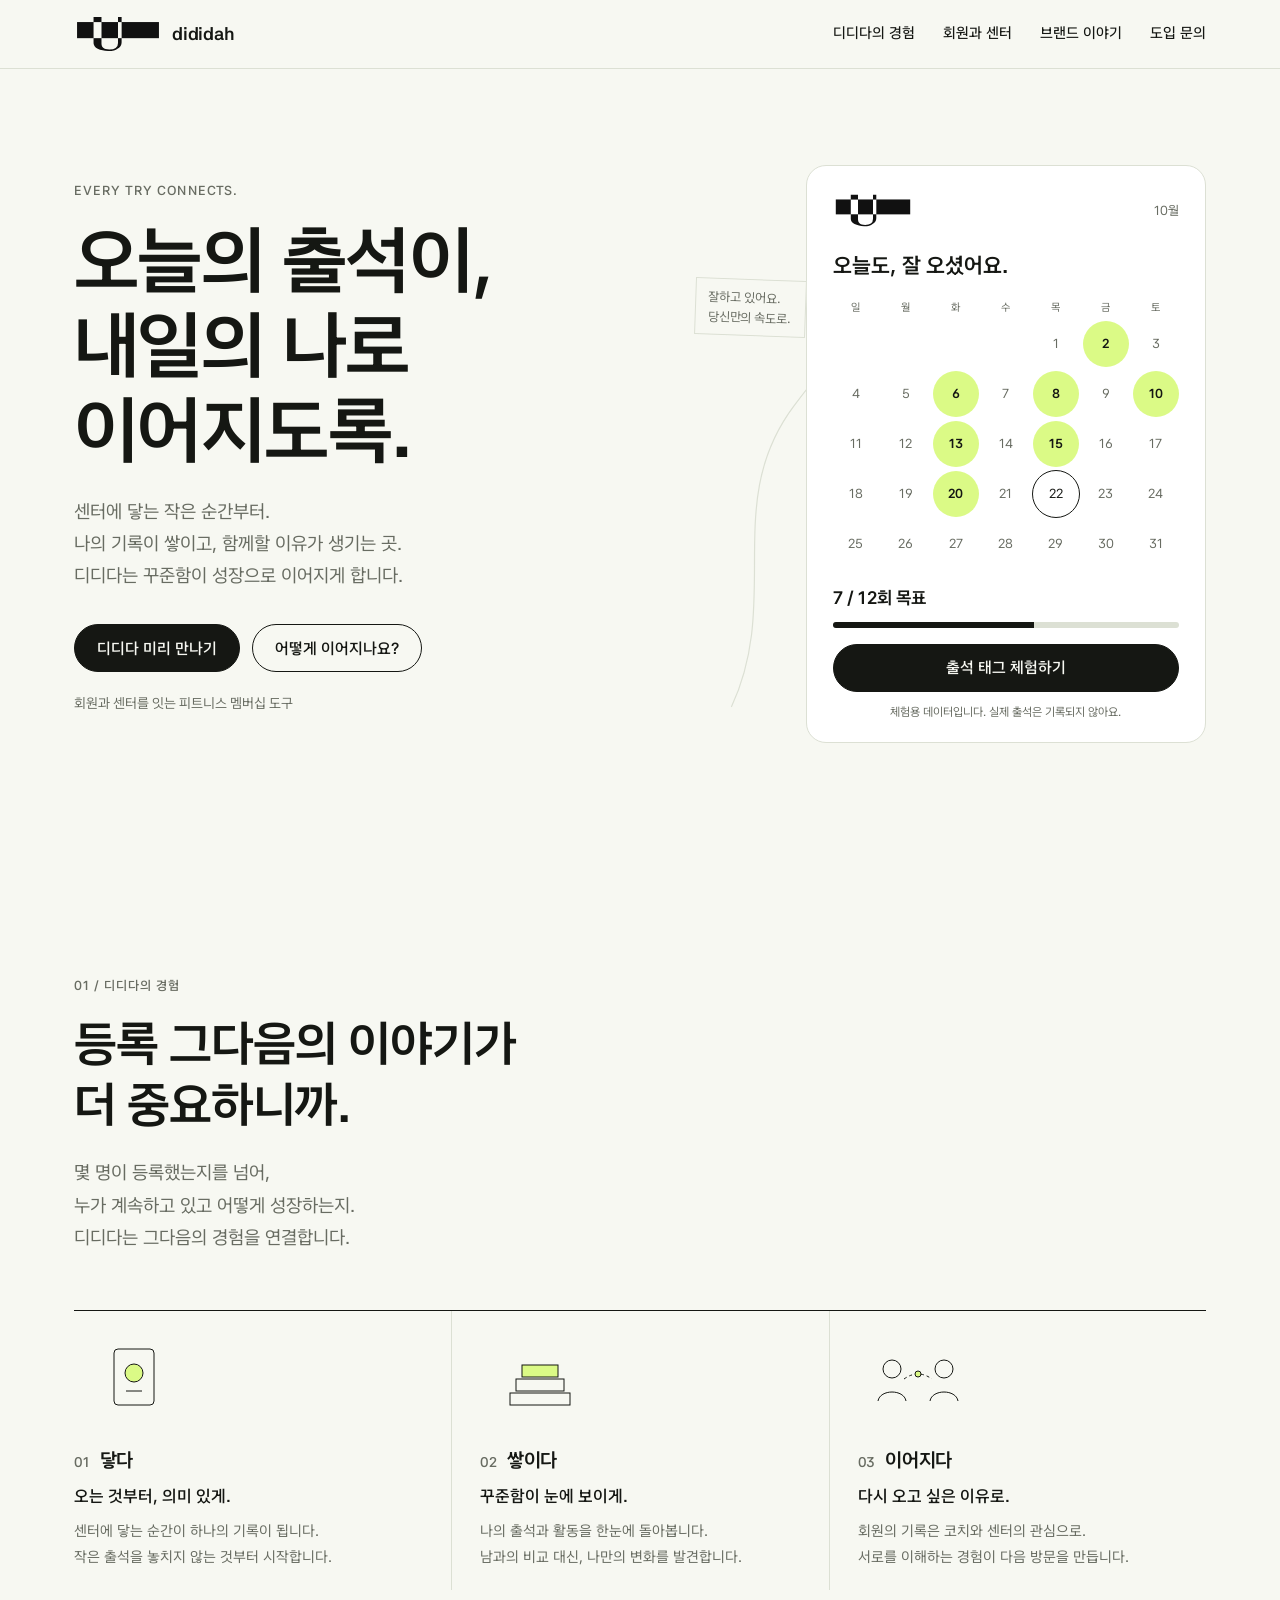
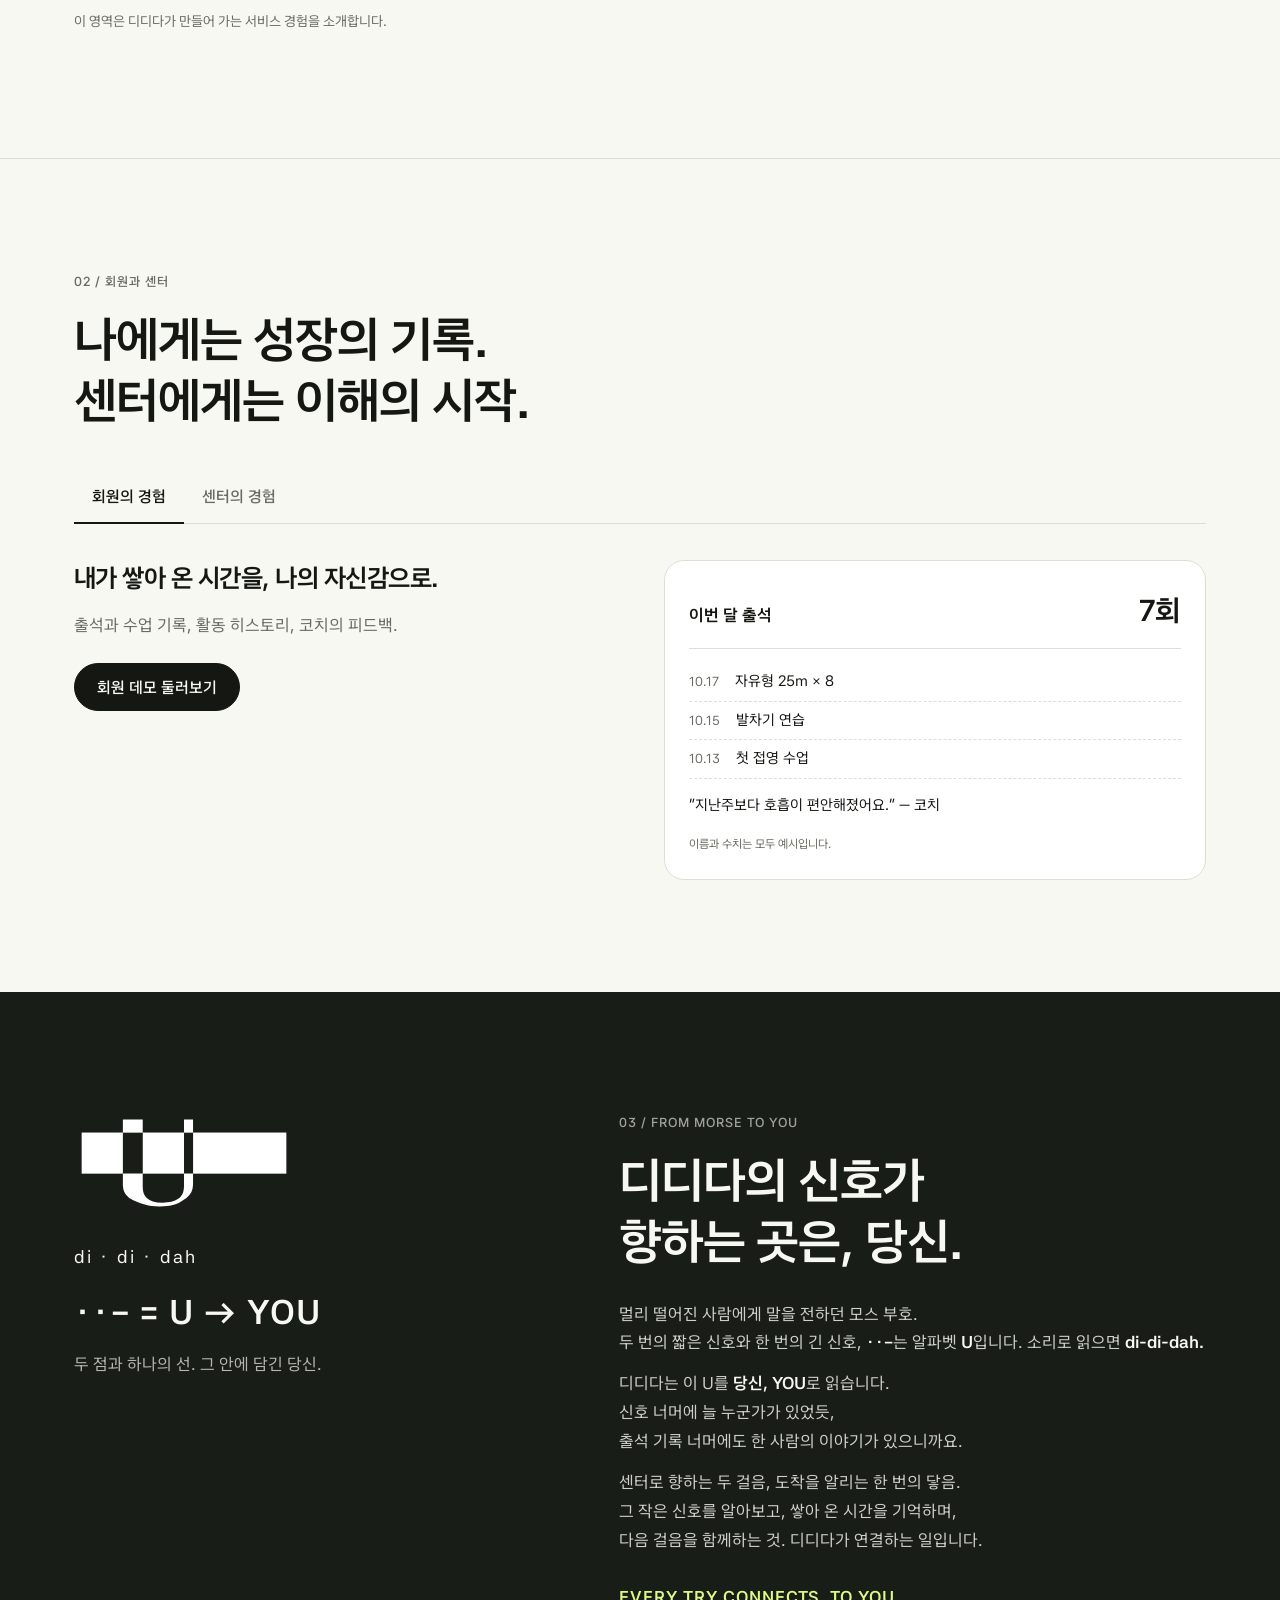
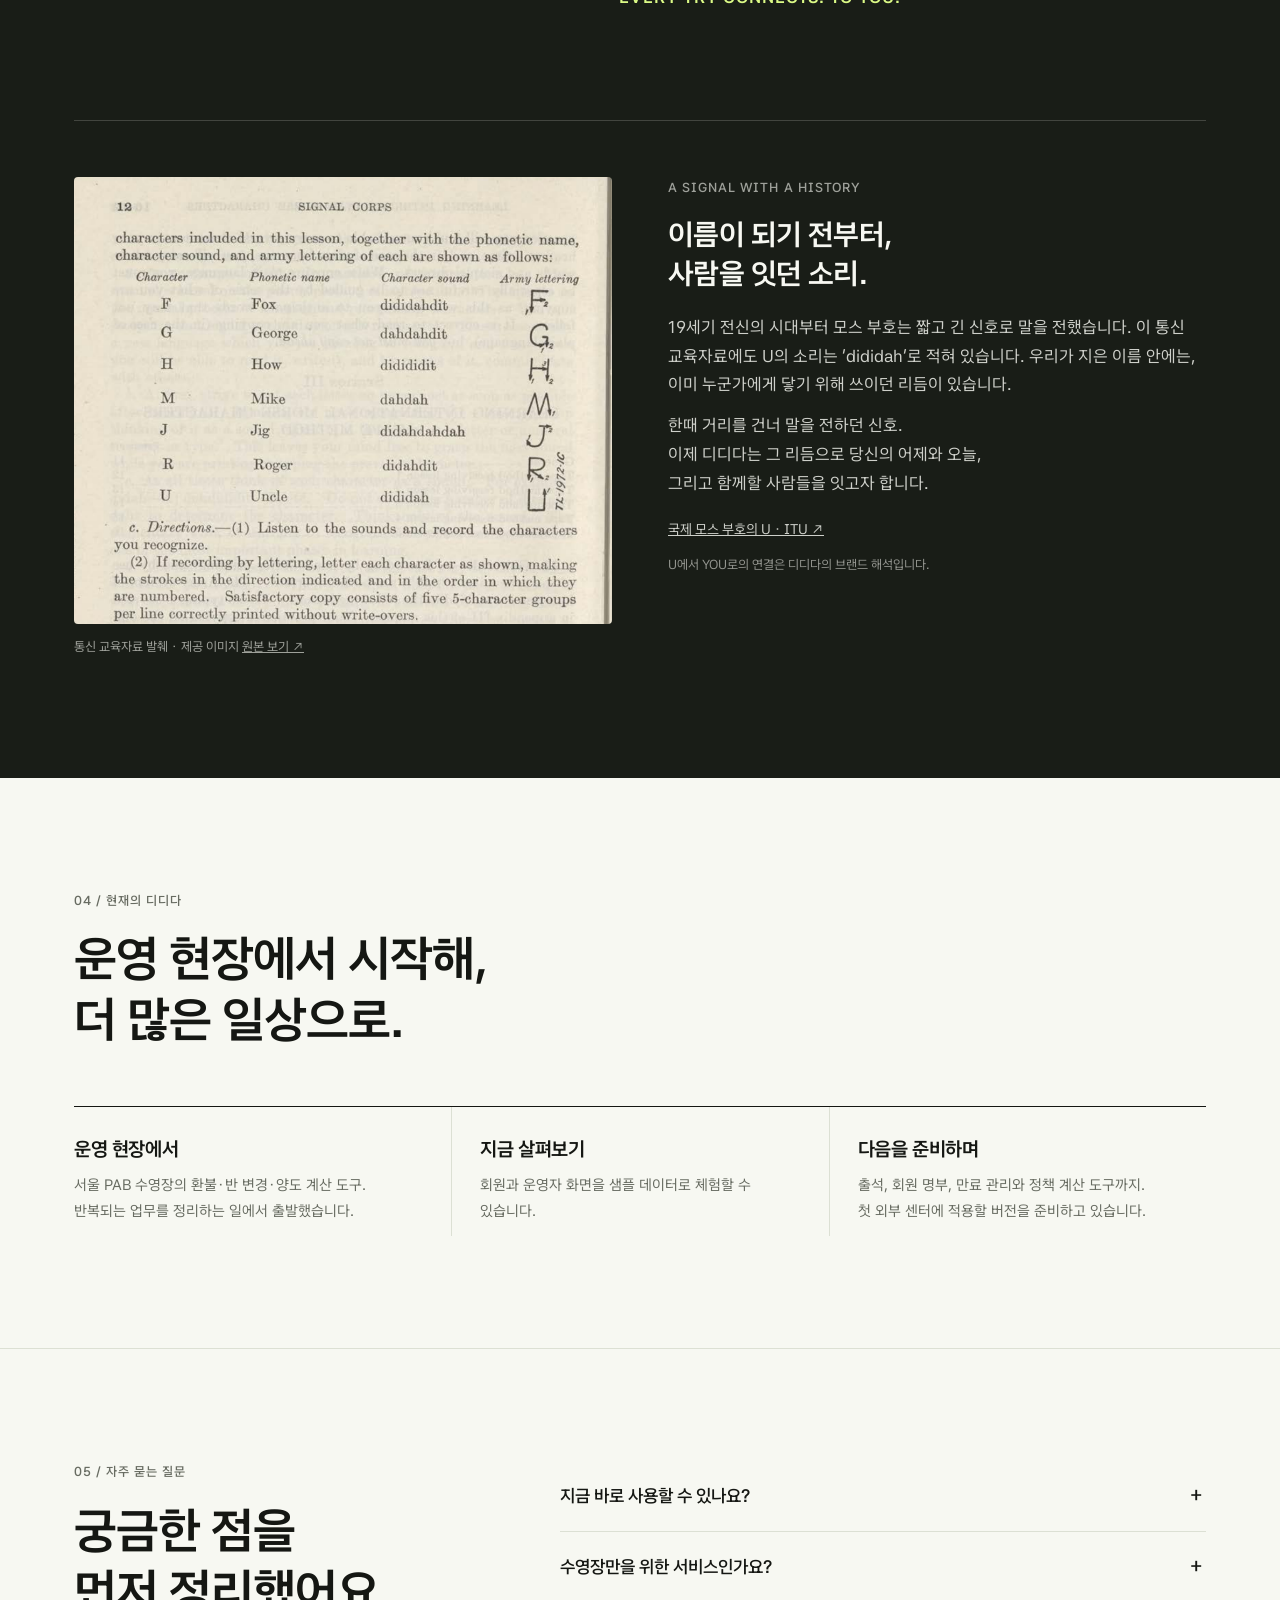
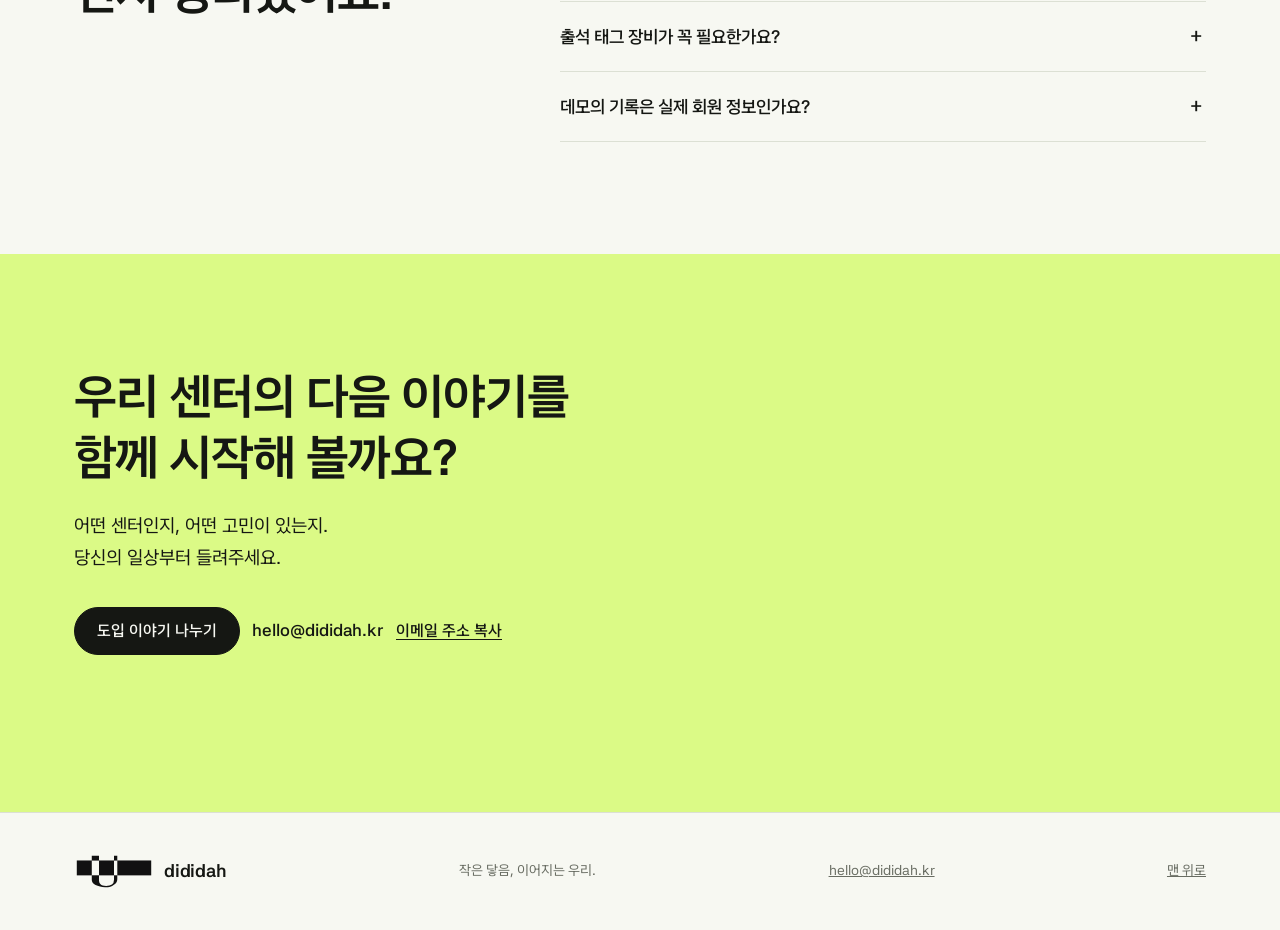
==== commit b4bc385c: "Replace homepage with rebuilt dididah site Rebuilt from the homepage brief and the #story brand stan" ====
--- a/index.html
+++ b/index.html
@@ -1,84 +1,282 @@
 <!doctype html>
 <html lang="ko">
 <head>
-<meta charset="utf-8"><meta name="viewport" content="width=device-width, initial-scale=1"><meta name="theme-color" content="#f7f8f2">
-<title>디디다 dididah — 오늘의 출석이, 내일의 나로</title>
-<meta name="description" content="출석을 기록하고, 성장을 발견하고, 다시 연결되는 경험. 회원과 센터의 다음을 함께 만드는 피트니스 멤버십 도구, 디디다.">
-<link rel="canonical" href="https://dididah.kr/">
-<meta property="og:type" content="website"><meta property="og:title" content="디디다 — 오늘의 출석이, 내일의 나로"><meta property="og:description" content="한 번의 닿음에서 시작되는, 함께 성장하는 일상."><meta property="og:url" content="https://dididah.kr/"><meta property="og:image" content="https://dididah.kr/assets/app-icon.png">
-<link rel="icon" type="image/svg+xml" href="assets/logo-app-black.svg"><link rel="apple-touch-icon" href="assets/app-icon.png">
-<link rel="preconnect" href="https://fonts.googleapis.com"><link rel="preconnect" href="https://fonts.gstatic.com" crossorigin><link href="https://fonts.googleapis.com/css2?family=42dot+Sans:wght@400;500;600;700;800&display=swap" rel="stylesheet">
-<link rel="stylesheet" href="styles.css?v=20261012-morse"><script src="script.js?v=20261012" defer></script>
+  <meta charset="utf-8">
+  <meta name="viewport" content="width=device-width, initial-scale=1">
+  <title>디디다 dididah — 오늘의 출석이, 내일의 나로 이어지도록.</title>
+  <meta name="description" content="회원과 센터를 잇는 피트니스 멤버십 도구, 디디다. 출석과 작은 성취가 기록으로 쌓이고 다음 방문으로 이어지도록.">
+  <link rel="preconnect" href="https://fonts.googleapis.com">
+  <link rel="preconnect" href="https://fonts.gstatic.com" crossorigin>
+  <link rel="stylesheet" href="https://fonts.googleapis.com/css2?family=42dot+Sans:wght@400;500;600;700;800&display=swap">
+  <link rel="stylesheet" href="styles.css">
+  <link rel="icon" href="assets/logo-app-black.svg" type="image/svg+xml">
 </head>
 <body>
-<a class="skip-link" href="#main">본문으로 바로가기</a>
-<header class="site-header">
-<a class="brand" href="#" aria-label="디디다 홈"><img src="assets/logo-web-black.svg" width="88" height="41" alt=""><span>dididah.</span></a>
-<button class="menu-toggle" aria-expanded="false" aria-controls="site-nav">메뉴 <span aria-hidden="true">＋</span></button>
-<nav id="site-nav" aria-label="주 메뉴"><a href="#experience">디디다의 경험</a><a href="#together">회원과 센터</a><a href="#story">브랜드 이야기</a><a class="nav-contact" href="#contact">도입 문의 <span aria-hidden="true">↗</span></a></nav>
-</header>
-<main id="main">
-<section class="hero section-shell" aria-labelledby="hero-title">
-<div class="hero-copy"><p class="eyebrow"><span class="signal-dot" aria-hidden="true"></span> EVERY TRY CONNECTS</p><h1 id="hero-title">오늘의 출석이,<br>내일의 나로<br>이어지도록<span class="period">.</span></h1><p class="hero-description">센터에 닿는 작은 순간부터.<br>나의 기록이 쌓이고, 함께할 이유가 생기는 곳.<br>디디다는 꾸준함이 성장으로 이어지게 합니다.</p><div class="hero-actions"><a class="button button-dark" href="#together">디디다 미리 만나기 <span aria-hidden="true">↗</span></a><a class="text-link" href="#experience">어떻게 이어지나요? ↓</a></div><p class="hero-note">회원과 센터를 잇는 피트니스 멤버십 도구</p></div>
-<div class="hero-stage" aria-label="출석 기록 화면 예시"><div class="stage-topline"><span>YOUR EVERYDAY, CONNECTED.</span><span>01 — ∞</span></div><div class="orbit orbit-one" aria-hidden="true"></div><div class="orbit orbit-two" aria-hidden="true"></div>
-<div class="today-card"><div class="card-top"><img src="assets/logo-web-black.svg" alt="디디다" width="88" height="41"><span class="sample-label">화면 예시</span></div><div class="greeting"><p>나를 위한 오늘의 한 걸음</p><h2>오늘도, 잘 오셨어요.</h2></div><div class="month-summary"><span>10월의 꾸준함</span><span><strong id="visit-count">7</strong> <span class="muted">/ 12회 목표</span></span></div>
-<div class="calendar" aria-label="10월 출석 예시, 목표 12회 중 7회 출석"><div class="weekdays" aria-hidden="true"><span>월</span><span>화</span><span>수</span><span>목</span><span>금</span><span>토</span><span>일</span></div><div class="days" aria-hidden="true">
-<span class="other">28</span><span class="other">29</span><span class="other">30</span><span class="attended">1</span><span>2</span><span class="attended">3</span><span>4</span>
-<span class="attended">5</span><span>6</span><span class="attended">7</span><span class="attended">8</span><span>9</span><span class="attended">10</span><span class="attended">11</span>
-<span class="today" id="today-cell">12</span><span>13</span><span>14</span><span>15</span><span>16</span><span>17</span><span>18</span><span>19</span><span>20</span><span>21</span><span>22</span><span>23</span><span>24</span><span>25</span><span>26</span><span>27</span><span>28</span><span>29</span><span>30</span><span>31</span><span class="other">1</span>
-</div></div><div class="record-line"><span class="tiny-dot" aria-hidden="true"></span><p id="record-message" role="status">오늘의 출석을 더해 볼까요?</p></div><button class="tag-button" id="tag-button"><svg width="21" height="21" viewBox="0 0 24 24" fill="none" aria-hidden="true"><path d="M5 8a6 6 0 0 1 0 8M9 5a10 10 0 0 1 0 14M13 2a14 14 0 0 1 0 20" stroke="currentColor" stroke-width="1.8" stroke-linecap="round"/></svg><span>출석 태그 체험하기</span><span aria-hidden="true">＋</span></button><button class="reset-demo" id="reset-demo" hidden>다시 체험하기 ↺</button></div>
-<div class="little-note"><span class="note-star" aria-hidden="true">✳</span><div>잘하고 있어요.<br><strong>당신만의 속도로.</strong></div></div><p class="stage-caption"><span class="caption-dot" aria-hidden="true"></span> 체험용 데이터입니다. 실제 출석은 기록되지 않아요.</p></div>
-</section>
-<div class="connection-strip section-shell"><span>작은 시작이</span><div class="connection-track" aria-hidden="true"><i></i><i></i><b></b></div><span>꾸준한 나로, 함께하는 우리로.</span><a href="#experience" aria-label="디디다의 경험 알아보기">↓</a></div>
-<section class="experience section-shell section-space" id="experience" aria-labelledby="experience-title"><div class="section-heading"><div><p class="eyebrow">01 / THE EXPERIENCE</p><h2 id="experience-title">등록 그다음의 이야기가<br>더 중요하니까.</h2></div><p class="section-description">몇 명이 등록했는지를 넘어,<br>누가 계속하고 있고 어떻게 성장하는지.<br>디디다는 그다음의 경험을 연결합니다.</p></div>
-<div class="journey-grid">
-<article class="journey"><div class="step-heading"><span>01</span><span>닿다</span></div><div class="step-visual visual-touch" aria-hidden="true"><div class="tag-reader"><img src="assets/logo-web-black.svg" alt="" width="100" height="47"><span class="reader-light"></span></div><div class="touch-label"><i></i> 오늘의 나, 도착.</div></div><h3>오는 것부터, 의미 있게.</h3><p>센터에 닿는 순간이 하나의 기록이 됩니다.<br>작은 출석을 놓치지 않는 것부터 시작합니다.</p></article>
-<article class="journey"><div class="step-heading"><span>02</span><span>쌓이다</span></div><div class="step-visual visual-growth" aria-hidden="true"><div class="growth-bars"><i style="--bar:25%"></i><i style="--bar:40%"></i><i style="--bar:36%"></i><i style="--bar:62%"></i><i style="--bar:77%"></i><i style="--bar:100%"></i></div><div class="growth-caption"><span>어제의 나</span><span>오늘의 나 ↗</span></div></div><h3>꾸준함이 눈에 보이게.</h3><p>나의 출석과 활동을 한눈에 돌아봅니다.<br>남과의 비교 대신, 나만의 변화를 발견합니다.</p></article>
-<article class="journey"><div class="step-heading"><span>03</span><span>이어지다</span></div><div class="step-visual visual-connect" aria-hidden="true"><div class="person person-one">나</div><div class="connect-line"></div><div class="person person-two">함께</div><span class="connect-caption">다음에도, 같이.</span></div><h3>다시 오고 싶은 이유로.</h3><p>회원의 기록은 코치와 센터의 관심으로.<br>서로를 이해하는 경험이 다음 방문을 만듭니다.</p></article>
-</div><p class="section-footnote">디디다가 만들어 가는 서비스 경험입니다. 아래 데모에서 현재 구상한 화면을 살펴보세요.</p></section>
-<section class="together section-space" id="together" aria-labelledby="together-title"><div class="section-shell"><div class="section-heading"><div><p class="eyebrow">02 / TWO SIDES, ONE CONNECTION</p><h2 id="together-title">나에게는 성장의 기록.<br>센터에게는 이해의 시작.</h2></div><div class="role-tabs" role="tablist" aria-label="사용자별 경험"><button id="member-tab" role="tab" aria-selected="true" aria-controls="member-panel" tabindex="0">회원의 경험</button><button id="operator-tab" role="tab" aria-selected="false" aria-controls="operator-panel" tabindex="-1">센터의 경험</button></div></div>
-<div class="role-panel" id="member-panel" role="tabpanel" aria-labelledby="member-tab" tabindex="0"><div class="role-copy"><span class="pill">FOR MEMBERS</span><h3>내가 쌓아 온 시간을<br>나의 자신감으로.</h3><p>오늘의 출석, 지나온 수업, 작은 성취까지.<br>흩어져 있던 나의 운동 일상을<br>하나의 흐름으로 돌아보세요.</p><ul class="feature-list"><li><span>01</span> 나의 출석과 수업 기록</li><li><span>02</span> 꾸준함을 발견하는 활동 히스토리</li><li><span>03</span> 코치와 이어지는 피드백</li></ul><button class="button button-dark" data-demo="member">회원 데모 둘러보기 <span aria-hidden="true">↗</span></button><small>예시 데이터로 구성한 데모입니다.</small></div>
-<div class="member-preview"><div class="preview-header"><span>MY JOURNEY</span><span>샘플 화면</span></div><div class="journey-profile"><div class="avatar" aria-hidden="true">J</div><div><p>지우님의 수영 기록</p><h4>어제보다, 조금 더 나답게.</h4></div></div><div class="member-stats"><div><strong>08<span>회</span></strong><span>이번 달의 출석</span></div><div><strong>03<span>주</span></strong><span>이어 온 발걸음</span></div></div><div class="timeline"><div><i></i><span>10.12</span><p><strong>오늘도 한 걸음 쌓았어요.</strong><br>자유형 · 기초 수영</p><span class="timeline-check">✓</span></div><div><i></i><span>10.10</span><p><strong>물속에서 더 편안해진 하루.</strong><br>호흡과 균형 연습</p></div><div><i></i><span>10.08</span><p><strong>내 속도에 맞춰, 꾸준히.</strong><br>자유형 · 기초 수영</p></div></div><div class="coach-note"><span aria-hidden="true">↳</span><p>“편안한 호흡을 찾고 있어요.<br>지금의 리듬을 함께 이어가 봐요.”<small>코치 피드백 예시</small></p></div></div></div>
-<div class="role-panel" id="operator-panel" role="tabpanel" aria-labelledby="operator-tab" tabindex="0" hidden><div class="role-copy"><span class="pill">FOR CENTERS</span><h3>숫자 뒤에 있는<br>한 사람을 발견하세요.</h3><p>방문이 뜸해진 회원, 곧 만료되는 이용권.<br>흩어진 운영 정보를 함께 보며<br>필요한 관심을 더 정확하게 전하세요.</p><ul class="feature-list"><li><span>01</span> 출석 흐름과 회원 현황</li><li><span>02</span> 만료 예정과 후속 관리</li><li><span>03</span> 운영 현장의 정책 계산 도구</li></ul><button class="button button-dark" data-demo="operator">운영자 데모 둘러보기 <span aria-hidden="true">↗</span></button><small>예시 데이터로 구성한 데모입니다.</small></div><div class="operator-preview"><div class="preview-header"><span>CENTER OVERVIEW</span><span>샘플 화면</span></div><h4>센터의 오늘을 한눈에.</h4><div class="operator-stats"><div><span>오늘 출석</span><strong>24<small>명</small></strong></div><div><span>이번 주 만료</span><strong>08<small>명</small></strong></div><div><span>관심이 필요한 회원</span><strong>03<small>명</small></strong></div></div><div class="member-table"><div class="table-head"><span>회원</span><span>최근 방문</span><span>확인할 내용</span></div><div><strong>김○우</strong><span>오늘</span><span class="table-pill">꾸준한 출석</span></div><div><strong>이○은</strong><span>3일 전</span><span class="table-pill pale">만료 예정</span></div><div><strong>박○준</strong><span>14일 전</span><span class="table-pill neutral">안부가 필요해요</span></div></div><p class="operator-caption">기록이 쌓일수록, 회원을 더 잘 이해할 수 있도록.</p></div></div>
-</div></section>
-<section class="brand-story" id="story" aria-labelledby="story-title">
-  <div class="section-shell">
-    <div class="story-grid">
-      <div class="story-symbol">
-        <img src="assets/logo-web-white.svg" width="576" height="268" alt="모스 부호 두 점과 긴 선, 알파벳 U를 함께 담은 디디다 로고">
-        <span>di · di · dah</span>
-        <div class="morse-meaning" aria-label="모스 부호 짧게, 짧게, 길게는 U. 디디다는 U에 당신이라는 의미를 더합니다."><span>··−</span><i aria-hidden="true">=</i><span>U</span><i aria-hidden="true">→</i><span>YOU</span></div>
-        <p class="symbol-caption">두 점과 하나의 선. 그 안에 담긴 당신.</p>
-      </div>
-      <div class="story-copy">
-        <p class="eyebrow">03 / FROM MORSE TO YOU</p>
-        <h2 id="story-title">디디다의 신호가<br>향하는 곳은, 당신.</h2>
-        <p>멀리 떨어진 사람에게 말을 전하던 모스 부호.<br>두 번의 짧은 신호와 한 번의 긴 신호, <strong>··−</strong>는<br>알파벳 <strong>U</strong>입니다. 소리로 읽으면 <strong>di-di-dah.</strong></p>
-        <p>디디다는 이 U를 <strong>당신, YOU</strong>로 읽습니다.<br>신호 너머에 늘 누군가가 있었듯,<br>출석 기록 너머에도 한 사람의 이야기가 있으니까요.</p>
-        <p>센터로 향하는 두 걸음, 도착을 알리는 한 번의 닿음.<br>그 작은 신호를 알아보고, 쌓아 온 시간을 기억하며,<br>다음 걸음을 함께하는 것. 디디다가 연결하는 일입니다.</p>
-        <span class="story-signoff">EVERY TRY CONNECTS. TO YOU.</span>
-      </div>
+  <a class="skip" href="#main">본문으로 건너뛰기</a>
+
+  <header class="site-header">
+    <div class="wrap header-row">
+      <a class="brand" href="#top" aria-label="디디다 처음으로">
+        <img src="assets/DIDIDAH_WEB_BLACK.svg" alt="" width="88" height="36">
+        <span>dididah</span>
+      </a>
+      <button class="menu-toggle" type="button" aria-expanded="false" aria-controls="main-nav">메뉴</button>
+      <nav id="main-nav" class="main-nav" aria-label="주 메뉴">
+        <a href="#experience">디디다의 경험</a>
+        <a href="#members">회원과 센터</a>
+        <a href="#story">브랜드 이야기</a>
+        <a href="#contact">도입 문의</a>
+      </nav>
     </div>
-    <div class="story-archive">
-      <figure class="archive-image">
-        <a href="assets/morse-u-archive.png" target="_blank" rel="noopener" aria-label="모스 부호 교육자료 원본 이미지 새 창에서 보기"><img src="assets/morse-u-archive.png" width="1000" height="832" loading="lazy" alt="SIGNAL CORPS 교육자료의 U 행. Character U, Phonetic name Uncle, Character sound dididah가 나란히 적혀 있다."></a>
-        <figcaption>통신 교육자료 발췌 · 제공 이미지 <span>원본 보기 ↗</span></figcaption>
-      </figure>
-      <div class="archive-copy">
-        <p class="eyebrow">A SIGNAL WITH A HISTORY</p>
-        <h3>이름이 되기 전부터,<br>사람을 잇던 소리.</h3>
-        <p>19세기 전신의 시대부터 모스 부호는 짧고 긴 신호로 말을 전했습니다. 이 통신 교육자료에도 U의 소리는 ‘dididah’로 적혀 있습니다. 우리가 지은 이름 안에는, 이미 누군가에게 닿기 위해 쓰이던 리듬이 있습니다.</p>
-        <p>한때 거리를 건너 말을 전하던 신호.<br>이제 디디다는 그 리듬으로 당신의 어제와 오늘,<br>그리고 함께할 사람들을 잇고자 합니다.</p>
-        <div class="story-sources"><a href="https://www.itu.int/dms_pubrec/itu-r/rec/m/R-REC-M.1677-1-200910-I!!PDF-E.pdf" target="_blank" rel="noopener">국제 모스 부호의 U · ITU ↗</a><span>U에서 YOU로의 연결은 디디다의 브랜드 해석입니다.</span></div>
-      </div>
+  </header>
+
+  <main id="main">
+    <!-- 첫 화면 -->
+    <section id="top" class="hero">
+      <div class="wrap hero-grid">
+        <div class="hero-copy reveal">
+          <p class="eyebrow">EVERY TRY CONNECTS.</p>
+          <h1>오늘의 출석이,<br>내일의 나로<br>이어지도록.</h1>
+          <p class="lead">센터에 닿는 작은 순간부터.<br>나의 기록이 쌓이고, 함께할 이유가 생기는 곳.<br>디디다는 꾸준함이 성장으로 이어지게 합니다.</p>
+          <div class="actions">
+            <a class="btn btn-primary" href="#members">디디다 미리 만나기</a>
+            <a class="btn btn-ghost" href="#experience">어떻게 이어지나요?</a>
+          </div>
+          <p class="note">회원과 센터를 잇는 피트니스 멤버십 도구</p>
+        </div>
+
+        <div class="hero-visual reveal">
+          <svg class="hero-curve" viewBox="0 0 400 520" aria-hidden="true" focusable="false">
+            <path d="M18 470 C 60 380, 10 300, 70 220 S 200 60, 380 30" fill="none" stroke="currentColor" stroke-width="1"/>
+          </svg>
+          <p class="memo" aria-hidden="true">잘하고 있어요. 당신만의 속도로.</p>
+
+          <article class="attend-card" aria-label="출석 기록 화면 예시">
+            <div class="card-top">
+              <img src="assets/DIDIDAH_WEB_BLACK.svg" alt="디디다" width="80" height="33">
+              <span class="card-month">10월</span>
+            </div>
+            <p class="card-greet">오늘도, 잘 오셨어요.</p>
+            <ol class="cal" aria-label="10월 출석 달력 (예시)">
+              <li class="dow">일</li><li class="dow">월</li><li class="dow">화</li><li class="dow">수</li><li class="dow">목</li><li class="dow">금</li><li class="dow">토</li>
+              <li class="blank"></li><li class="blank"></li><li class="blank"></li><li class="blank"></li>
+              <li>1</li><li class="on">2</li><li>3</li>
+              <li>4</li><li>5</li><li class="on">6</li><li>7</li><li class="on">8</li><li>9</li><li class="on">10</li>
+              <li>11</li><li>12</li><li class="on">13</li><li>14</li><li class="on">15</li><li>16</li><li>17</li>
+              <li>18</li><li>19</li><li class="on">20</li><li>21</li><li data-today>22</li><li>23</li><li>24</li>
+              <li>25</li><li>26</li><li>27</li><li>28</li><li>29</li><li>30</li><li>31</li>
+            </ol>
+            <div class="card-count">
+              <span data-testid="attendance-count" aria-live="polite">7 / 12회 목표</span>
+              <span class="bar" aria-hidden="true"><span class="fill" style="--p: 58%"></span></span>
+            </div>
+            <p class="card-msg" data-testid="attendance-message" role="status" hidden></p>
+            <div class="card-actions">
+              <button class="btn btn-primary btn-block" type="button" data-attend>출석 태그 체험하기</button>
+              <button class="btn btn-text" type="button" data-attend-reset hidden>다시 체험하기</button>
+            </div>
+            <p class="card-notice">체험용 데이터입니다. 실제 출석은 기록되지 않아요.</p>
+          </article>
+        </div>
+      </div>
+    </section>
+
+    <!-- 서비스 경험 -->
+    <section id="experience" class="section">
+      <div class="wrap">
+        <p class="eyebrow">01 / 디디다의 경험</p>
+        <h2>등록 그다음의 이야기가<br>더 중요하니까.</h2>
+        <p class="lead">몇 명이 등록했는지를 넘어,<br>누가 계속하고 있고 어떻게 성장하는지.<br>디디다는 그다음의 경험을 연결합니다.</p>
+        <ol class="steps">
+          <li data-step class="reveal">
+            <svg viewBox="0 0 120 80" aria-hidden="true" focusable="false"><rect x="40" y="10" width="40" height="56" rx="4" fill="none" stroke="currentColor"/><circle cx="60" cy="34" r="9" fill="var(--lime)" stroke="currentColor"/><path d="M52 52h16" stroke="currentColor"/></svg>
+            <h3><span class="num">01</span> 닿다</h3>
+            <p class="step-lead">오는 것부터, 의미 있게.</p>
+            <p>센터에 닿는 순간이 하나의 기록이 됩니다.<br>작은 출석을 놓치지 않는 것부터 시작합니다.</p>
+          </li>
+          <li data-step class="reveal">
+            <svg viewBox="0 0 120 80" aria-hidden="true" focusable="false"><g fill="none" stroke="currentColor"><rect x="30" y="54" width="60" height="12"/><rect x="36" y="40" width="48" height="12"/><rect x="42" y="26" width="36" height="12" fill="var(--lime)"/></g></svg>
+            <h3><span class="num">02</span> 쌓이다</h3>
+            <p class="step-lead">꾸준함이 눈에 보이게.</p>
+            <p>나의 출석과 활동을 한눈에 돌아봅니다.<br>남과의 비교 대신, 나만의 변화를 발견합니다.</p>
+          </li>
+          <li data-step class="reveal">
+            <svg viewBox="0 0 120 80" aria-hidden="true" focusable="false"><g fill="none" stroke="currentColor"><circle cx="34" cy="30" r="9"/><path d="M20 62c2-12 26-12 28 0"/><circle cx="86" cy="30" r="9"/><path d="M72 62c2-12 26-12 28 0"/><path d="M46 40 Q60 30 74 40" stroke-dasharray="3 3"/></g><circle cx="60" cy="35" r="3" fill="var(--lime)" stroke="currentColor"/></svg>
+            <h3><span class="num">03</span> 이어지다</h3>
+            <p class="step-lead">다시 오고 싶은 이유로.</p>
+            <p>회원의 기록은 코치와 센터의 관심으로.<br>서로를 이해하는 경험이 다음 방문을 만듭니다.</p>
+          </li>
+        </ol>
+        <p class="note">이 영역은 디디다가 만들어 가는 서비스 경험을 소개합니다.</p>
+      </div>
+    </section>
+
+    <!-- 회원과 센터 -->
+    <section id="members" class="section section-line">
+      <div class="wrap">
+        <p class="eyebrow">02 / 회원과 센터</p>
+        <h2>나에게는 성장의 기록.<br>센터에게는 이해의 시작.</h2>
+        <div class="tabs" role="tablist" aria-label="경험 선택">
+          <button class="tab" role="tab" id="tab-member" aria-controls="panel-member" aria-selected="true">회원의 경험</button>
+          <button class="tab" role="tab" id="tab-center" aria-controls="panel-center" aria-selected="false" tabindex="-1">센터의 경험</button>
+        </div>
+
+        <div class="panel" role="tabpanel" id="panel-member" aria-labelledby="tab-member">
+          <div class="panel-grid">
+            <div>
+              <h3>내가 쌓아 온 시간을, 나의 자신감으로.</h3>
+              <p>출석과 수업 기록, 활동 히스토리, 코치의 피드백.</p>
+              <a class="btn btn-primary" href="https://dididah.kr/demo/member.html">회원 데모 둘러보기</a>
+            </div>
+            <figure class="mock" aria-label="회원 화면 예시">
+              <div class="mock-row"><strong>이번 달 출석</strong><span class="big">7회</span></div>
+              <ol class="timeline">
+                <li><span>10.17</span> 자유형 25m × 8</li>
+                <li><span>10.15</span> 발차기 연습</li>
+                <li><span>10.13</span> 첫 접영 수업</li>
+              </ol>
+              <p class="cheer">“지난주보다 호흡이 편안해졌어요.” — 코치</p>
+              <figcaption>이름과 수치는 모두 예시입니다.</figcaption>
+            </figure>
+          </div>
+        </div>
+
+        <div class="panel" role="tabpanel" id="panel-center" aria-labelledby="tab-center">
+          <div class="panel-grid">
+            <div>
+              <h3>숫자 뒤에 있는 한 사람을 발견하세요.</h3>
+              <p>출석 흐름, 만료 예정, 관심이 필요한 회원, 운영 도구.</p>
+              <a class="btn btn-primary" href="https://dididah.kr/demo/operator.html">운영자 데모 둘러보기</a>
+            </div>
+            <figure class="mock" aria-label="센터 화면 예시">
+              <div class="mock-stats">
+                <div><span>이번 주 출석</span><strong>128</strong></div>
+                <div><span>만료 예정</span><strong>9</strong></div>
+                <div><span>관심 필요</span><strong>4</strong></div>
+              </div>
+              <ul class="member-list">
+                <li><span>김하늘</span><span>2주째 결석</span></li>
+                <li><span>이바다</span><span>이번 달 만료</span></li>
+                <li><span>박노을</span><span>출석 3회 연속</span></li>
+              </ul>
+              <figcaption>이름과 수치는 모두 예시입니다.</figcaption>
+            </figure>
+          </div>
+        </div>
+      </div>
+    </section>
+
+    <!-- 브랜드 이야기 -->
+    <section id="story" class="story">
+      <div class="wrap">
+        <div class="story-grid">
+          <div class="story-mark reveal">
+            <img src="assets/DIDIDAH_WEB_WHITE.svg" alt="디디다 로고" width="220" height="90">
+            <p class="sound">di · di · dah</p>
+            <p class="equation" data-testid="morse-equation"><span>··−</span> = <span>U</span> → <span>YOU</span></p>
+            <p class="story-sub">두 점과 하나의 선. 그 안에 담긴 당신.</p>
+          </div>
+          <div class="story-copy reveal">
+            <p class="eyebrow">03 / FROM MORSE TO YOU</p>
+            <h2>디디다의 신호가<br>향하는 곳은, 당신.</h2>
+            <p>멀리 떨어진 사람에게 말을 전하던 모스 부호.<br>두 번의 짧은 신호와 한 번의 긴 신호, <b>··−</b>는 알파벳 <b>U</b>입니다. 소리로 읽으면 <b>di-di-dah.</b></p>
+            <p>디디다는 이 U를 <b>당신, YOU</b>로 읽습니다.<br>신호 너머에 늘 누군가가 있었듯,<br>출석 기록 너머에도 한 사람의 이야기가 있으니까요.</p>
+            <p>센터로 향하는 두 걸음, 도착을 알리는 한 번의 닿음.<br>그 작은 신호를 알아보고, 쌓아 온 시간을 기억하며,<br>다음 걸음을 함께하는 것. 디디다가 연결하는 일입니다.</p>
+            <p class="closing">EVERY TRY CONNECTS. TO YOU.</p>
+          </div>
+        </div>
+
+        <div class="archive">
+          <figure class="archive-figure reveal">
+            <a class="zoom" href="assets/morse-u-archive.png" data-zoom aria-label="통신 교육자료 이미지 크게 보기">
+              <img src="assets/morse-u-archive.png" alt="통신 교육자료 발췌. 문자 U의 소리가 dididah로 적혀 있다." width="1000" height="770" loading="lazy">
+            </a>
+            <figcaption>통신 교육자료 발췌 · 제공 이미지 <a href="assets/morse-u-archive.png" target="_blank" rel="noopener">원본 보기 ↗</a></figcaption>
+          </figure>
+          <div class="archive-copy reveal">
+            <p class="eyebrow">A SIGNAL WITH A HISTORY</p>
+            <h3>이름이 되기 전부터,<br>사람을 잇던 소리.</h3>
+            <p>19세기 전신의 시대부터 모스 부호는 짧고 긴 신호로 말을 전했습니다. 이 통신 교육자료에도 U의 소리는 ‘dididah’로 적혀 있습니다. 우리가 지은 이름 안에는, 이미 누군가에게 닿기 위해 쓰이던 리듬이 있습니다.</p>
+            <p>한때 거리를 건너 말을 전하던 신호.<br>이제 디디다는 그 리듬으로 당신의 어제와 오늘,<br>그리고 함께할 사람들을 잇고자 합니다.</p>
+            <p class="source"><a href="https://www.itu.int/dms_pubrec/itu-r/rec/m/R-REC-M.1677-1-200910-I!!PDF-E.pdf" target="_blank" rel="noopener">국제 모스 부호의 U · ITU ↗</a></p>
+            <p class="source-note">U에서 YOU로의 연결은 디디다의 브랜드 해석입니다.</p>
+          </div>
+        </div>
+      </div>
+    </section>
+
+    <!-- 현재의 디디다 -->
+    <section id="now" class="section">
+      <div class="wrap">
+        <p class="eyebrow">04 / 현재의 디디다</p>
+        <h2>운영 현장에서 시작해,<br>더 많은 일상으로.</h2>
+        <ol class="stages">
+          <li class="reveal"><h3>운영 현장에서</h3><p>서울 PAB 수영장의 환불·반 변경·양도 계산 도구.<br>반복되는 업무를 정리하는 일에서 출발했습니다.</p></li>
+          <li class="reveal"><h3>지금 살펴보기</h3><p>회원과 운영자 화면을 샘플 데이터로 체험할 수 있습니다.</p></li>
+          <li class="reveal"><h3>다음을 준비하며</h3><p>출석, 회원 명부, 만료 관리와 정책 계산 도구까지.<br>첫 외부 센터에 적용할 버전을 준비하고 있습니다.</p></li>
+        </ol>
+      </div>
+    </section>
+
+    <!-- 자주 묻는 질문 -->
+    <section id="faq" class="section section-line">
+      <div class="wrap faq-grid">
+        <div>
+          <p class="eyebrow">05 / 자주 묻는 질문</p>
+          <h2>궁금한 점을<br>먼저 정리했어요.</h2>
+        </div>
+        <div class="faq">
+          <div class="faq-item">
+            <h3><button type="button" aria-expanded="true" aria-controls="faq-1">지금 바로 사용할 수 있나요?</button></h3>
+            <div id="faq-1" class="faq-a"><p>현재 데모를 제공하고 외부 센터 적용 버전을 준비 중입니다. 도입 범위와 일정은 문의를 통해 안내합니다.</p></div>
+          </div>
+          <div class="faq-item">
+            <h3><button type="button" aria-expanded="true" aria-controls="faq-2">수영장만을 위한 서비스인가요?</button></h3>
+            <div id="faq-2" class="faq-a"><p>수영장에서 출발했지만, 꾸준한 참여와 성장을 중요하게 생각하는 피트니스 센터를 위한 도구를 지향합니다.</p></div>
+          </div>
+          <div class="faq-item">
+            <h3><button type="button" aria-expanded="true" aria-controls="faq-3">출석 태그 장비가 꼭 필요한가요?</button></h3>
+            <div id="faq-3" class="faq-a"><p>실제 출석 방식과 장비 연동은 센터의 운영 환경을 확인한 뒤 협의합니다.</p></div>
+          </div>
+          <div class="faq-item">
+            <h3><button type="button" aria-expanded="true" aria-controls="faq-4">데모의 기록은 실제 회원 정보인가요?</button></h3>
+            <div id="faq-4" class="faq-a"><p>이해를 돕기 위한 예시이며 홈페이지 체험은 실제 출석을 저장하지 않습니다.</p></div>
+          </div>
+        </div>
+      </div>
+    </section>
+
+    <!-- 도입 문의 -->
+    <section id="contact" class="contact">
+      <div class="wrap">
+        <h2>우리 센터의 다음 이야기를<br>함께 시작해 볼까요?</h2>
+        <p class="lead">어떤 센터인지, 어떤 고민이 있는지.<br>당신의 일상부터 들려주세요.</p>
+        <div class="actions">
+          <a class="btn btn-primary" href="mailto:hello@dididah.kr">도입 이야기 나누기</a>
+          <span class="mail"><span class="mail-addr">hello@dididah.kr</span><button class="btn btn-text" type="button" data-copy-email hidden>이메일 주소 복사</button></span>
+        </div>
+        <p class="copy-msg" role="status" data-copy-msg></p>
+      </div>
+    </section>
+  </main>
+
+  <footer class="site-footer">
+    <div class="wrap footer-row">
+      <div class="brand">
+        <img src="assets/DIDIDAH_WEB_BLACK.svg" alt="" width="80" height="33">
+        <span>dididah</span>
+      </div>
+      <p>작은 닿음, 이어지는 우리.</p>
+      <p><a href="mailto:hello@dididah.kr">hello@dididah.kr</a></p>
+      <p><a href="#top">맨 위로</a></p>
     </div>
-  </div>
-</section>
-<section class="progress-section section-shell section-space" aria-labelledby="progress-title"><div class="section-heading"><div><p class="eyebrow">04 / BUILT FROM REAL DAYS</p><h2 id="progress-title">운영 현장에서 시작해,<br>더 많은 일상으로.</h2></div><p class="section-description">수영장을 운영하며 만난 실제 질문들.<br>디디다는 그 질문을 하나씩 풀어 가며<br>회원과 센터의 다음을 준비하고 있습니다.</p></div><div class="progress-list"><article><span class="status-label"><i></i> 운영 현장에서</span><h3>매일의 문제부터 풀었습니다.</h3><p>서울 PAB 수영장의 환불·반 변경·양도 계산 도구.<br>반복되는 업무를 정리하는 일에서 출발했습니다.</p></article><article><span class="status-label"><i></i> 지금 살펴보기</span><h3>연결될 경험을 먼저 만나세요.</h3><p>회원과 운영자 화면을 샘플 데이터로 체험할 수 있습니다.<br>새로운 멤버십 경험을 구체적인 화면으로 제안합니다.</p></article><article><span class="status-label upcoming"><i></i> 다음을 준비하며</span><h3>센터의 일상에 맞춰 갑니다.</h3><p>출석, 회원 명부, 만료 관리와 정책 계산 도구까지.<br>첫 외부 센터에 적용할 버전을 준비하고 있습니다.</p></article></div></section>
-<section class="faq-section section-shell" aria-labelledby="faq-title"><div><p class="eyebrow">A FEW THINGS TO KNOW</p><h2 id="faq-title">조금 더 궁금하다면.</h2></div><div class="faq-list"><details><summary>지금 바로 사용할 수 있나요?<span aria-hidden="true">＋</span></summary><p>현재 홈페이지에서 회원·운영자 데모를 살펴볼 수 있으며, 외부 센터 적용 버전을 준비 중입니다. 실제 도입 범위와 일정은 센터의 운영 방식에 맞춰 문의를 통해 안내드립니다.</p></details><details><summary>수영장만을 위한 서비스인가요?<span aria-hidden="true">＋</span></summary><p>수영장 운영 경험에서 출발했지만, 회원의 꾸준한 참여와 성장을 중요하게 생각하는 피트니스 센터를 위한 도구를 지향합니다. 종목과 수업 방식에 따른 적용 가능성을 함께 확인합니다.</p></details><details><summary>출석 태그 장비가 꼭 필요한가요?<span aria-hidden="true">＋</span></summary><p>홈페이지의 태그 버튼은 출석 경험을 보여 주는 체험입니다. 실제 출석 방식과 NFC 리더기 등 장비 연동 여부는 센터의 기존 장비와 운영 환경을 확인한 뒤 협의합니다.</p></details><details><summary>데모에 보이는 기록은 실제 회원 정보인가요?<span aria-hidden="true">＋</span></summary><p>아니요. 홈페이지와 데모의 이름, 출석 횟수, 피드백, 운영 수치는 이해를 돕기 위한 예시입니다. 홈페이지의 체험 버튼은 실제 출석이나 회원 정보를 저장하지 않습니다.</p></details></div></section>
-<section class="contact-section section-shell" id="contact" aria-labelledby="contact-title"><div class="contact-top"><p class="eyebrow">LET’S MAKE THE NEXT CONNECTION</p><span aria-hidden="true">↗</span></div><h2 id="contact-title">우리 센터의 다음 이야기를<br>함께 시작해 볼까요?</h2><div class="contact-bottom"><p>어떤 센터인지, 어떤 고민이 있는지.<br>당신의 일상부터 들려주세요.</p><a class="button button-dark" href="mailto:hello@dididah.kr?subject=%EB%94%94%EB%94%94%EB%8B%A4%20%EB%8F%84%EC%9E%85%20%EB%AC%B8%EC%9D%98">도입 이야기 나누기 <span aria-hidden="true">↗</span></a></div><div class="email-line"><a href="mailto:hello@dididah.kr">hello@dididah.kr</a><button id="copy-email" aria-label="문의 이메일 주소 복사">주소 복사</button><span id="copy-status" role="status"></span></div></section>
-</main>
-<footer class="site-footer section-shell"><a class="brand footer-brand" href="#" aria-label="디디다 홈"><img src="assets/logo-web-black.svg" alt="" width="88" height="41"><span>dididah.</span></a><p>작은 닿음, 이어지는 우리.</p><span>© <span id="year">2026</span> DIDIDAH. SEOUL.</span><a href="#" class="back-top">맨 위로 ↑</a></footer>
-<dialog id="demo-dialog" aria-labelledby="demo-title"><div class="dialog-toolbar"><div><span class="sample-label">DEMO</span><h2 id="demo-title">회원 데모</h2></div><div><a id="demo-full-link" href="demo/member.html" target="_blank" rel="noopener">새 창에서 열기 ↗</a><button id="close-demo" aria-label="데모 닫기">✕</button></div></div><p class="dialog-note">샘플 데이터로 구성된 화면입니다. 실제 계정이나 출석 기록과 연결되지 않습니다.</p><iframe id="demo-frame" title="디디다 회원 데모" loading="lazy"></iframe></dialog>
+  </footer>
+
+  <dialog class="zoom-dialog" aria-label="통신 교육자료 크게 보기">
+    <img src="assets/morse-u-archive.png" alt="통신 교육자료 발췌. 문자 U의 소리가 dididah로 적혀 있다.">
+    <button class="btn btn-ghost" type="button" data-zoom-close>닫기</button>
+  </dialog>
+
+  <script src="script.js" defer></script>
 </body>
 </html>
--- a/styles.css
+++ b/styles.css
@@ -1,442 +1,207 @@
-/* Official marks retain their original monochrome artwork and aspect ratio. */
-:root{--ink:#151713;--paper:#f7f8f2;--white:#fff;--muted:#686c62;--line:#dce0d4;--lime:#dbfa86;--font:"42dot Sans",-apple-system,BlinkMacSystemFont,"Apple SD Gothic Neo","Malgun Gothic",sans-serif}
-
-*{box-sizing:border-box}
-html{scroll-behavior:smooth;scroll-padding-top:104px}
-body{margin:0;background:var(--paper);color:var(--ink);font-family:var(--font);-webkit-font-smoothing:antialiased}
-button,a{-webkit-tap-highlight-color:transparent}
-button,input{font:inherit}
-button,a,summary{touch-action:manipulation}
-button{cursor:pointer}
-a{color:inherit;text-decoration:none}
-img{display:block;max-width:100%;height:auto}
-h1,h2,h3,h4,p{margin:0}
-button{color:inherit}
-button:disabled{cursor:default}
-[hidden]{display:none!important}
-::selection{background:var(--lime);color:var(--ink)}
-:focus-visible{outline:3px solid #60802b;outline-offset:5px}
-.skip-link{position:fixed;left:20px;top:-70px;z-index:100;background:var(--ink);color:white;padding:12px 20px}
-.skip-link:focus{top:16px}
-.section-shell{width:min(1280px,calc(100% - 112px));margin-inline:auto}
-.section-space{padding-block:116px}
-.eyebrow{font-size:11px;letter-spacing:.12em;font-weight:600;line-height:1.5}
-.site-header{height:88px;display:flex;align-items:center;justify-content:space-between;padding:0 56px;background:rgba(247,248,242,.95);border-bottom:1px solid var(--line);position:sticky;top:0;z-index:20;backdrop-filter:blur(16px)}
-.brand{display:inline-flex;align-items:center;gap:17px;flex-shrink:0}
-.brand img{width:88px}
-.brand>span{font-size:27px;letter-spacing:-1.7px;font-weight:800}
-.site-header nav{display:flex;align-items:center;gap:32px;font-size:13px;font-weight:500}
-.site-header nav>a:not(.nav-contact):hover{color:#566e2b}
-.nav-contact{border:1px solid var(--ink);border-radius:5px;padding:11px 17px;display:flex;gap:26px}
-.nav-contact:hover{background:var(--ink);color:white}
-.menu-toggle{display:none}
-.hero{display:grid;grid-template-columns:1fr 1fr;gap:40px;align-items:center;padding-block:70px 64px;min-height:752px}
-.hero-copy{padding-bottom:6px}
-.hero-copy .eyebrow{display:flex;align-items:center;gap:9px}
-.signal-dot{height:8px;width:8px;border-radius:50%;background:var(--ink);box-shadow:0 0 0 5px var(--lime);margin:5px}
-h1{font-size:clamp(46px,4.85vw,70px);font-weight:600;line-height:1.24;letter-spacing:-.065em;margin-top:25px}
-.period{color:#799541}
-.hero-description{font-size:16px;line-height:1.85;color:var(--muted);margin-top:25px;letter-spacing:-.035em}
-.hero-actions{display:flex;align-items:center;gap:23px;margin-top:31px}
-.button{display:inline-flex;align-items:center;justify-content:space-between;gap:28px;padding:17px 21px;border:1px solid transparent;border-radius:5px;font-weight:500;font-size:14px;line-height:1.25;transition:background .2s,transform .2s}
-.button:hover{transform:translateY(-2px)}
-.button-dark{background:var(--ink);color:white}
-.button-dark:hover{background:#343b29}
-.button>span{font-size:20px;line-height:1}
-.text-link{font-size:12px;border-bottom:1px solid var(--line);padding-block:9px;white-space:nowrap}
-.text-link:hover{border-color:var(--ink)}
-.hero-note{margin-top:19px;font-size:11px;color:var(--muted)}
-.hero-stage{position:relative;min-height:596px;display:flex;align-items:center;justify-content:center;border-radius:8px;background:#e8eddd;isolation:isolate;overflow:hidden}
-.stage-topline{position:absolute;top:23px;left:26px;right:26px;display:flex;justify-content:space-between;color:#59634b;font-size:9px;letter-spacing:.07em}
-.orbit{position:absolute;border:1px solid #cbd3ba;z-index:-1;border-radius:50%;width:690px;height:320px;transform:rotate(-48deg)}
-.orbit-two{width:790px;height:420px}
-.today-card{width:330px;background:#fff;padding:23px 26px 20px;border:1px solid #dce1d2;border-radius:14px;box-shadow:0 22px 45px #26341110;transform:rotate(-3deg);position:relative;margin-top:-8px}
-.card-top{display:flex;align-items:center;justify-content:space-between}
-.sample-label{font-size:9px;letter-spacing:.04em;border:1px solid var(--line);padding:4px 7px;border-radius:3px;color:#646b5a;white-space:nowrap}
-.greeting{margin-block:20px 23px}
-.greeting>p{font-size:11px;color:var(--muted);margin-bottom:7px}
-.greeting>h2{font-size:23px;letter-spacing:-.06em;font-weight:600}
-.month-summary{display:flex;justify-content:space-between;font-size:11px;align-items:center;margin-bottom:17px}
-.month-summary strong{font-size:18px}
-.muted{color:var(--muted)}
-.weekdays,.days{display:grid;grid-template-columns:repeat(7,1fr);text-align:center}
-.weekdays{font-size:9px;color:var(--muted);margin-bottom:9px}
-.days{row-gap:7px;font-size:11px}
-.days>span{width:29px;height:29px;display:flex;align-items:center;justify-content:center;justify-self:center;border-radius:50%}
-.days>.attended{background:var(--lime);font-weight:600}
-.days>.other{color:#a5a99f}
-.days>.today{border:1px dashed #77815f}
-.days>.today.attended{border:1px solid #161913;background:var(--ink);color:var(--lime)}
-.record-line{display:flex;align-items:center;gap:7px;border-top:1px solid #edf0e7;margin-top:17px;padding-top:12px;font-size:10px;color:#66734f;min-height:29px}
-.tiny-dot,.caption-dot{display:inline-block;width:5px;height:5px;border-radius:50%;background:#769241;flex-shrink:0}
-.tag-button{display:flex;align-items:center;justify-content:space-between;background:var(--ink);color:white;width:100%;border:0;border-radius:5px;padding:12px 14px;margin-top:12px;font-size:12px}
-.tag-button:hover{background:#343b29}
-.tag-button[aria-pressed="true"]{background:var(--lime);color:var(--ink)}
-.tag-button svg{width:17px}
-.reset-demo{position:absolute;bottom:-28px;left:0;right:0;margin:auto;background:none;border:0;font-size:10px;text-decoration:underline;text-underline-offset:3px}
-.little-note{position:absolute;right:13px;bottom:81px;transform:rotate(5deg);background:var(--lime);padding:16px 20px;display:flex;align-items:center;gap:13px;box-shadow:0 7px 12px #22210f0d;border:1px solid #c5de84;border-radius:4px;font-size:11px;line-height:1.7}
-.note-star{font-size:36px;line-height:1}
-.little-note strong{font-weight:600}
-.stage-caption{position:absolute;bottom:23px;left:12px;right:12px;text-align:center;font-size:9px;color:#566249}
-.stage-caption .caption-dot{margin-right:4px}
-.connection-strip{display:flex;align-items:center;gap:28px;min-height:83px;border-block:1px solid var(--line);font-size:13px}
-.connection-track{display:flex;align-items:center;gap:7px;flex:1}
-.connection-track i{width:9px;height:9px;display:block;background:var(--ink)}
-.connection-track b{height:1px;background:var(--ink);flex:1;margin-left:8px}
-.connection-strip>a{font-size:21px;margin-left:12px}
-.section-heading{display:flex;align-items:flex-end;justify-content:space-between;gap:40px;margin-bottom:49px}
-.section-heading h2,.story-copy h2{font-size:clamp(30px,3.2vw,43px);font-weight:500;letter-spacing:-.06em;line-height:1.35;margin-top:19px}
-.section-description{font-size:14px;color:var(--muted);line-height:1.9;max-width:330px}
-.journey-grid{display:grid;grid-template-columns:repeat(3,1fr);gap:32px}
-.journey{border-top:1px solid var(--ink);padding-top:16px}
-.step-heading{display:flex;justify-content:space-between;font-size:12px}
-.step-heading>span:first-child{color:var(--muted)}
-.step-visual{height:202px;position:relative;display:flex;align-items:center;justify-content:center;margin-block:15px 19px;border-bottom:1px solid var(--line)}
-.tag-reader{width:142px;height:103px;background:white;border:1px solid #d4d9cb;box-shadow:5px 6px 0 #e3e7dc;border-radius:9px;display:flex;align-items:center;justify-content:center;position:relative;transform:rotate(-7deg);margin-top:-18px}
-.reader-light{position:absolute;width:6px;height:6px;background:#779b3e;right:10px;top:10px;border-radius:50%}
-.touch-label{position:absolute;bottom:32px;left:50%;transform:translateX(-20%);white-space:nowrap;background:var(--lime);padding:10px 14px;border-radius:4px;font-size:11px;border:1px solid #cee692}
-.touch-label i{display:inline-block;width:5px;height:5px;background:var(--ink);border-radius:50%;margin-right:6px}
-.visual-growth{display:block;padding:22px 38px 32px}
-.growth-bars{display:flex;align-items:flex-end;gap:12px;height:120px}
-.growth-bars i{height:var(--bar);flex:1;background:#d4dbca;border-radius:3px 3px 0 0}
-.growth-bars i:nth-last-child(2){background:#a7b394}
-.growth-bars i:last-child{background:#21271b}
-.growth-caption{display:flex;justify-content:space-between;font-size:9px;color:var(--muted);margin-top:11px}
-.person{height:68px;width:68px;border-radius:50%;display:flex;align-items:center;justify-content:center;font-size:12px;z-index:1;margin-top:-20px}
-.person-one{background:var(--ink);color:white}
-.person-two{background:var(--lime)}
-.connect-line{height:1px;width:68px;background:var(--ink);margin-top:-20px;position:relative}
-.connect-line:after{content:"";position:absolute;left:30px;top:-4px;width:8px;height:8px;border:1px solid var(--ink);background:var(--paper);border-radius:50%}
-.connect-caption{position:absolute;bottom:31px;font-size:10px;color:var(--muted)}
-.journey h3{font-size:19px;font-weight:600;letter-spacing:-.04em}
-.journey p{font-size:13px;line-height:1.9;color:var(--muted);margin-top:11px;letter-spacing:-.03em}
-.section-footnote{font-size:11px;color:var(--muted);margin-top:32px}
-.together{background:#eceedf}
-.role-tabs{display:flex;background:#dfe4d5;border:1px solid #d6ddc9;padding:4px;border-radius:6px;flex-shrink:0}
-.role-tabs button{padding:12px 22px;border:0;background:none;border-radius:3px;font-size:12px}
-.role-tabs [aria-selected="true"]{background:var(--ink);color:white}
-.role-panel{display:grid;grid-template-columns:1fr 1.15fr;gap:90px;align-items:center}
-.role-copy{padding:14px 0}
-.pill{display:inline-block;border:1px solid #aab69b;border-radius:4px;font-size:9px;letter-spacing:.1em;padding:6px 9px}
-.role-copy h3{font-size:33px;font-weight:500;line-height:1.4;letter-spacing:-.055em;margin-top:21px}
-.role-copy>p{font-size:14px;color:var(--muted);line-height:1.9;margin-top:16px}
-.feature-list{list-style:none;padding:0;margin:25px 0 28px;font-size:12px}
-.feature-list li{margin-top:13px}
-.feature-list li span{font-size:10px;color:#707e5c;margin-right:16px}
-.role-copy>small{display:block;color:var(--muted);font-size:10px;margin-top:12px}
-.member-preview,.operator-preview{background:white;border:1px solid #d5ddca;border-radius:10px;padding:29px 32px;box-shadow:0 12px 30px #3a49100a;min-height:486px}
-.preview-header{display:flex;justify-content:space-between;font-size:9px;letter-spacing:.09em;color:var(--muted);padding-bottom:22px;border-bottom:1px solid #e9ece3}
-.journey-profile{display:flex;align-items:center;gap:13px;margin-top:23px}
-.avatar{background:#e4ecd5;width:40px;height:40px;border-radius:50%;display:flex;align-items:center;justify-content:center}
-.journey-profile p{font-size:10px;color:var(--muted);margin-bottom:4px}
-.journey-profile h4{font-size:16px;letter-spacing:-.04em;font-weight:500}
-.member-stats{display:grid;grid-template-columns:1fr 1fr;margin-block:23px 15px;padding-bottom:20px;border-bottom:1px solid #e9ece3}
-.member-stats>div{display:flex;flex-direction:column;gap:4px}
-.member-stats>div+div{padding-left:27px;border-left:1px solid #e9ece3}
-.member-stats strong{font-size:38px;letter-spacing:-.06em;font-weight:500;line-height:1.2}
-.member-stats strong span{font-size:12px;margin-left:5px}
-.member-stats>div>span{font-size:10px;color:var(--muted)}
-.timeline>div{display:flex;gap:13px;align-items:flex-start;position:relative;padding-block:10px;font-size:10px}
-.timeline i{width:6px;height:6px;background:#8c9d70;border-radius:50%;margin-top:5px;flex-shrink:0}
-.timeline>div:not(:last-child):after{content:"";position:absolute;left:2.5px;top:18px;bottom:-10px;width:1px;background:#e2e7da}
-.timeline p{line-height:1.7;color:var(--muted)}
-.timeline p strong{color:var(--ink);font-weight:500}
-.timeline>div>span{color:var(--muted);line-height:1.7}
-.timeline .timeline-check{margin-left:auto;background:var(--lime);width:21px;height:21px;text-align:center;border-radius:50%;color:var(--ink)}
-.coach-note{display:flex;gap:15px;background:#f4f6ee;padding:15px 20px;margin-top:12px;border-radius:4px}
-.coach-note>span{font-size:24px}
-.coach-note p{font-size:12px;line-height:1.7}
-.coach-note small{display:block;font-size:9px;color:var(--muted);margin-top:5px}
-.operator-preview>h4{font-size:23px;font-weight:500;letter-spacing:-.05em;margin-top:25px}
-.operator-stats{display:grid;grid-template-columns:repeat(3,1fr);gap:12px;margin-block:28px}
-.operator-stats>div{display:flex;flex-direction:column;gap:7px}
-.operator-stats>div>span{font-size:10px;color:var(--muted)}
-.operator-stats strong{font-size:34px;font-weight:500}
-.operator-stats small{font-size:11px;margin-left:5px}
-.member-table>div{display:grid;grid-template-columns:.8fr .8fr 1.4fr;gap:6px;font-size:11px;align-items:center;padding:19px 0;border-bottom:1px solid #e9ece3}
-.member-table .table-head{font-size:10px;color:var(--muted);background:#f6f7f2;padding:11px 8px}
-.member-table strong{font-weight:500}
-.table-pill{font-size:9px;background:#e8f5cb;padding:6px 8px;border-radius:3px;width:max-content}
-.table-pill.pale{background:#f6efca}
-.table-pill.neutral{background:#eef0ea}
-.operator-caption{font-size:11px;color:var(--muted);margin-top:26px}
-.brand-story{background:#191d17;color:white;padding-block:110px}
-.story-grid{display:grid;grid-template-columns:1fr 1fr;gap:96px;align-items:center}
-.story-symbol{text-align:center;padding-right:20px}
-.story-symbol img{width:100%;max-width:440px;margin:auto}
-.story-symbol>span{display:block;font-size:17px;letter-spacing:.45em;color:#a2ad98;margin-top:29px;padding-left:.45em}
-.story-copy .eyebrow{color:var(--lime)}
-.story-copy h2{font-size:36px}
-.story-copy>p:not(.eyebrow){font-size:13px;line-height:1.95;color:#b7bfb0;margin-top:24px}
-.story-signoff{display:block;margin-top:34px;font-size:10px;letter-spacing:.15em}
-.progress-list{border-top:1px solid var(--ink)}
-.progress-list article{display:grid;grid-template-columns:175px 1fr 1.2fr;gap:28px;padding:29px 0;border-bottom:1px solid var(--line);align-items:start}
-.status-label{font-size:11px;display:flex;align-items:center;gap:8px;line-height:1.8}
-.status-label i{width:6px;height:6px;border-radius:50%;background:#6f8649}
-.status-label.upcoming i{background:none;border:1px solid #899279}
-.progress-list h3{font-size:17px;font-weight:500;letter-spacing:-.03em}
-.progress-list p{font-size:12px;color:var(--muted);line-height:1.9}
-.faq-section{display:grid;grid-template-columns:.8fr 1.2fr;gap:80px;padding-bottom:115px}
-.faq-section h2{font-size:29px;font-weight:500;letter-spacing:-.05em;margin-top:20px}
-.faq-list{border-top:1px solid var(--ink)}
-.faq-list details{border-bottom:1px solid var(--line)}
-.faq-list summary{padding-block:23px;display:flex;align-items:center;justify-content:space-between;gap:20px;font-size:14px;list-style:none;cursor:pointer}
-.faq-list summary::-webkit-details-marker{display:none}
-.faq-list summary span{font-size:22px;font-weight:400;transition:transform .2s}
-.faq-list details[open] summary span{transform:rotate(45deg)}
-.faq-list details p{padding:0 24px 25px 0;font-size:13px;line-height:1.9;color:var(--muted)}
-.contact-section{background:var(--lime);padding:40px 52px 36px;border-radius:7px}
-.contact-top{display:flex;justify-content:space-between;align-items:center}
-.contact-top>span{font-size:38px;line-height:1}
-.contact-section h2{font-size:43px;font-weight:500;line-height:1.35;letter-spacing:-.06em;margin-top:16px}
-.contact-bottom{display:flex;justify-content:space-between;gap:20px;align-items:center;margin-top:28px}
-.contact-bottom>p{font-size:13px;line-height:1.9;color:#53623b}
-.email-line{display:flex;align-items:center;gap:12px;font-size:11px;margin-top:29px;border-top:1px solid #bfd87c;padding-top:17px;flex-wrap:wrap}
-.email-line button{border:0;border-bottom:1px solid #8ba44e;padding:4px 0;background:transparent;font-size:10px}
-.email-line [role="status"]{font-size:10px;color:#3e5623}
-.site-footer{display:flex;align-items:center;gap:32px;padding-block:43px}
-.site-footer p{font-size:12px;color:var(--muted)}
-.site-footer>span{margin-left:auto;font-size:9px;letter-spacing:.05em;color:var(--muted)}
-.back-top{font-size:10px}
-.footer-brand>span{font-size:22px}
-.footer-brand img{width:80px}
-dialog{width:min(1180px,94vw);height:min(850px,92dvh);max-height:92dvh;padding:0;border:1px solid #d3d9c7;border-radius:9px;box-shadow:0 30px 100px #0004;overflow:hidden;background:var(--paper)}
-dialog[open]{display:flex;flex-direction:column}
-dialog::backdrop{background:#11180ddd;backdrop-filter:blur(5px)}
-.dialog-toolbar{display:flex;align-items:center;justify-content:space-between;padding:15px 20px;gap:12px}
-.dialog-toolbar>div{display:flex;align-items:center;gap:12px}
-.dialog-toolbar h2{font-size:15px;font-weight:500}
-.dialog-toolbar a{font-size:11px;text-decoration:underline;text-underline-offset:3px}
-.dialog-toolbar button{border:1px solid #cbd3be;background:none;border-radius:4px;width:34px;height:34px}
-.dialog-note{font-size:10px;color:var(--muted);padding:0 20px 13px}
-dialog iframe{width:100%;border:0;flex:1;min-height:0;background:white}
-body.modal-open{overflow:hidden}
-
-@media(min-width:1600px){.hero{gap:90px}
-.hero-stage{min-height:620px}
-.today-card{width:350px}
-.days>span{width:31px;height:31px}
+/* 디디다 홈페이지 — 색은 아래 6개 변수만 쓴다 (기획서 2. 디자인 방향) */
+:root {
+  --bg: #F7F8F2;
+  --ink: #151713;
+  --sub: #686C62;
+  --line: #DCE0D4;
+  --lime: #DBFA86;
+  --night: #191D17;
+
+  --font: "42dot Sans", "Apple SD Gothic Neo", "Noto Sans KR", "Malgun Gothic", system-ui, sans-serif;
+  --wrap: 1180px;
+  --gutter: 24px;
 }
 
-@media(max-width:1100px){.section-shell{width:calc(100% - 64px)}
-.site-header{padding-inline:32px}
-.hero{gap:27px}
-.hero-actions{gap:15px;flex-wrap:wrap}
-.hero-stage{min-height:572px}
-.today-card{width:300px;padding-inline:20px}
-.little-note{right:6px;bottom:66px;padding:12px 14px}
-.site-header nav{gap:21px}
-.journey-grid{gap:23px}
-.journey p br,.progress-list p br{display:none}
-.role-panel{gap:45px}
-.member-preview,.operator-preview{padding:23px}
-.story-grid{gap:60px}
-.progress-list article{grid-template-columns:140px 1fr 1.1fr;gap:20px}
-.site-footer{gap:22px}
-.site-footer p{display:none}
+* { box-sizing: border-box; }
+[hidden] { display: none !important; }
+html { scroll-behavior: smooth; -webkit-text-size-adjust: 100%; }
+body { margin: 0; background: var(--bg); color: var(--ink); font-family: var(--font); font-size: 17px; line-height: 1.7; word-break: keep-all; overflow-wrap: break-word; -webkit-font-smoothing: antialiased; }
+img { max-width: 100%; height: auto; display: block; }
+a { color: inherit; }
+h1, h2, h3 { word-break: keep-all; margin: 0; font-weight: 700; letter-spacing: -0.02em; }
+h1 { font-size: clamp(40px, 6.4vw, 76px); line-height: 1.12; }
+h2 { font-size: clamp(30px, 4.2vw, 50px); line-height: 1.22; }
+h3 { font-size: 20px; line-height: 1.4; }
+p { margin: 0 0 12px; }
+:focus-visible { outline: 2px solid var(--ink); outline-offset: 3px; }
+.story :focus-visible { outline-color: var(--bg); }
+
+.wrap { max-width: var(--wrap); margin: 0 auto; padding: 0 var(--gutter); }
+.skip { position: absolute; left: -999px; top: 8px; background: var(--ink); color: var(--bg); padding: 8px 12px; z-index: 50; }
+.skip:focus { left: 8px; }
+.eyebrow { font-size: 13px; font-weight: 600; letter-spacing: 0.08em; color: var(--sub); margin-bottom: 16px; }
+.lead { font-size: 19px; color: var(--sub); margin-top: 22px; }
+.note { font-size: 14px; color: var(--sub); margin-top: 20px; }
+
+/* 버튼 */
+.btn { display: inline-flex; align-items: center; justify-content: center; min-height: 48px; padding: 0 22px; border: 1px solid var(--ink); border-radius: 999px; font: inherit; font-size: 16px; font-weight: 600; text-decoration: none; cursor: pointer; background: transparent; color: var(--ink); }
+.btn-primary { background: var(--ink); color: var(--bg); }
+.btn-primary:hover { background: #000; }
+.btn-ghost:hover { background: var(--ink); color: var(--bg); }
+.btn-text { border-color: transparent; padding: 0 8px; min-height: 40px; text-decoration: underline; text-underline-offset: 3px; }
+.btn-block { width: 100%; }
+.actions { display: flex; flex-wrap: wrap; gap: 12px; margin-top: 32px; align-items: center; }
+
+/* 머리 */
+.site-header { position: sticky; top: 0; z-index: 20; background: rgba(247, 248, 242, 0.94); border-bottom: 1px solid var(--line); backdrop-filter: none; }
+.header-row { display: flex; align-items: center; justify-content: space-between; height: 68px; }
+.brand { display: inline-flex; align-items: center; gap: 10px; text-decoration: none; font-weight: 700; font-size: 18px; letter-spacing: -0.01em; }
+.brand img { width: 88px; }
+.main-nav { display: flex; gap: 28px; }
+.main-nav a { text-decoration: none; font-size: 15px; font-weight: 500; padding: 6px 0; }
+.main-nav a:hover { text-decoration: underline; text-underline-offset: 6px; }
+.menu-toggle { display: none; }
+
+/* 첫 화면 */
+.hero { padding: 72px 0 96px; }
+.hero-grid { display: grid; grid-template-columns: 1.05fr 0.95fr; gap: 56px; align-items: center; }
+.hero-visual { position: relative; padding: 24px 0 24px 40px; }
+.hero-curve { position: absolute; inset: 0 auto auto 0; width: 100%; height: 100%; color: var(--line); pointer-events: none; }
+.memo { position: absolute; left: 0; top: 22%; z-index: 2; font-size: 13px; line-height: 1.5; color: var(--sub); background: var(--bg); border: 1px solid var(--line); padding: 8px 12px; transform: rotate(2deg); pointer-events: none; max-width: 8.5em; }
+
+.attend-card { position: relative; z-index: 1; max-width: 400px; margin-left: auto; background: #fff; border: 1px solid var(--line); border-radius: 20px; padding: 26px 26px 20px; }
+.card-top { display: flex; justify-content: space-between; align-items: center; }
+.card-top img { width: 80px; }
+.card-month { font-size: 13px; color: var(--sub); }
+.card-greet { font-size: 22px; font-weight: 700; margin: 18px 0 14px; }
+.cal { list-style: none; margin: 0; padding: 0; display: grid; grid-template-columns: repeat(7, 1fr); gap: 4px; text-align: center; font-size: 13px; }
+.cal li { aspect-ratio: 1; display: grid; place-items: center; border-radius: 50%; color: var(--sub); }
+.cal .dow { aspect-ratio: auto; font-size: 11px; }
+.cal .on { background: var(--lime); color: var(--ink); font-weight: 700; }
+.cal [data-today] { outline: 1px solid var(--ink); color: var(--ink); }
+.card-count { margin-top: 16px; display: flex; flex-direction: column; gap: 8px; font-weight: 700; font-size: 18px; }
+.bar { height: 6px; background: var(--line); border-radius: 999px; overflow: hidden; }
+.fill { display: block; height: 100%; width: var(--p); background: var(--ink); transition: width 0.4s ease; }
+.card-msg { margin: 10px 0 0; font-size: 15px; font-weight: 600; }
+.card-msg::before { content: ""; display: inline-block; width: 8px; height: 8px; border-radius: 50%; background: var(--lime); border: 1px solid var(--ink); margin-right: 8px; vertical-align: 1px; }
+.card-actions { margin-top: 16px; display: flex; flex-direction: column; align-items: center; gap: 4px; }
+.card-notice { margin: 10px 0 0; font-size: 12px; color: var(--sub); text-align: center; }
+
+/* 공통 섹션 */
+.section { padding: 112px 0; }
+.section-line { border-top: 1px solid var(--line); }
+
+.steps { list-style: none; margin: 56px 0 0; padding: 0; display: grid; grid-template-columns: repeat(3, 1fr); border-top: 1px solid var(--ink); }
+.steps li { padding: 28px 28px 8px 0; }
+.steps li + li { padding-left: 28px; border-left: 1px solid var(--line); }
+.steps svg { width: 120px; height: 80px; color: var(--ink); margin-bottom: 18px; }
+.steps .num { font-size: 14px; color: var(--sub); margin-right: 6px; font-weight: 600; }
+.step-lead { font-weight: 600; margin: 8px 0; }
+.steps p:last-child { color: var(--sub); font-size: 15px; }
+
+/* 탭 */
+.tabs { display: flex; gap: 0; margin: 40px 0 0; border-bottom: 1px solid var(--line); }
+.tab { font: inherit; font-size: 16px; font-weight: 600; background: none; border: 0; border-bottom: 2px solid transparent; padding: 12px 18px; margin-bottom: -1px; cursor: pointer; color: var(--sub); }
+.tab[aria-selected="true"] { color: var(--ink); border-bottom-color: var(--ink); }
+.panel { padding-top: 36px; }
+.js .panel[hidden] { display: none; }
+.panel-grid { display: grid; grid-template-columns: 1fr 1fr; gap: 48px; align-items: start; }
+.panel h3 { font-size: 26px; margin-bottom: 14px; }
+.panel p { color: var(--sub); margin-bottom: 24px; }
+.mock { margin: 0; background: #fff; border: 1px solid var(--line); border-radius: 20px; padding: 24px; }
+.mock figcaption { font-size: 12px; color: var(--sub); margin-top: 16px; }
+.mock-row { display: flex; justify-content: space-between; align-items: baseline; border-bottom: 1px solid var(--line); padding-bottom: 12px; }
+.big { font-size: 30px; font-weight: 700; }
+.timeline { list-style: none; margin: 14px 0; padding: 0; font-size: 15px; }
+.timeline li { padding: 6px 0; border-bottom: 1px dashed var(--line); }
+.timeline span { color: var(--sub); margin-right: 12px; font-size: 13px; }
+.cheer { font-size: 15px; color: var(--ink) !important; margin: 8px 0 0 !important; }
+.mock-stats { display: grid; grid-template-columns: repeat(3, 1fr); gap: 8px; }
+.mock-stats div { border: 1px solid var(--line); border-radius: 12px; padding: 10px; }
+.mock-stats span { display: block; font-size: 12px; color: var(--sub); }
+.mock-stats strong { font-size: 24px; }
+.member-list { list-style: none; margin: 14px 0 0; padding: 0; font-size: 15px; }
+.member-list li { display: flex; justify-content: space-between; padding: 8px 0; border-bottom: 1px solid var(--line); }
+.member-list li span:last-child { color: var(--sub); font-size: 13px; }
+
+/* 브랜드 이야기 */
+.story { background: var(--night); color: var(--bg); padding: 120px 0; }
+.story .eyebrow { color: rgba(247, 248, 242, 0.6); }
+.story-grid { display: grid; grid-template-columns: 0.9fr 1.1fr; gap: 64px; align-items: start; }
+.story-mark img { width: 220px; }
+.sound { margin-top: 28px; font-size: 18px; letter-spacing: 0.12em; }
+.equation { font-size: 34px; font-weight: 700; letter-spacing: 0.04em; margin: 8px 0; }
+.story-sub { color: rgba(247, 248, 242, 0.7); }
+.story-copy h2 { margin-bottom: 28px; }
+.story-copy p { color: rgba(247, 248, 242, 0.82); }
+.story-copy b { color: var(--bg); }
+.closing { margin-top: 28px; font-weight: 700; color: var(--lime) !important; letter-spacing: 0.06em; }
+.archive { display: grid; grid-template-columns: 1fr 1fr; gap: 56px; margin-top: 96px; padding-top: 56px; border-top: 1px solid rgba(247, 248, 242, 0.18); align-items: start; }
+.archive-figure { margin: 0; }
+.zoom { display: block; cursor: zoom-in; }
+.archive-figure img { border-radius: 4px; }
+.archive-figure figcaption { font-size: 13px; color: rgba(247, 248, 242, 0.6); margin-top: 12px; }
+.archive-copy h3 { font-size: 30px; line-height: 1.3; margin-bottom: 20px; }
+.archive-copy p { color: rgba(247, 248, 242, 0.82); }
+.source { margin-top: 20px; font-size: 14px; }
+.source-note { font-size: 13px; color: rgba(247, 248, 242, 0.55) !important; }
+
+/* 현재 */
+.stages { list-style: none; margin: 56px 0 0; padding: 0; display: grid; grid-template-columns: repeat(3, 1fr); gap: 0; border-top: 1px solid var(--ink); }
+.stages li { padding: 28px 28px 0 0; }
+.stages li + li { padding-left: 28px; border-left: 1px solid var(--line); }
+.stages h3 { margin-bottom: 10px; }
+.stages p { color: var(--sub); font-size: 15px; }
+
+/* FAQ */
+.faq-grid { display: grid; grid-template-columns: 0.8fr 1.2fr; gap: 56px; }
+.faq-item { border-bottom: 1px solid var(--line); }
+.faq-item h3 { font-size: 18px; }
+.faq-item button { width: 100%; text-align: left; font: inherit; font-weight: 600; background: none; border: 0; padding: 22px 36px 22px 0; cursor: pointer; position: relative; color: var(--ink); }
+.faq-item button::after { content: "+"; position: absolute; right: 4px; top: 18px; font-size: 22px; font-weight: 400; }
+.faq-item button[aria-expanded="true"]::after { content: "−"; }
+.faq-a { padding: 0 0 22px; color: var(--sub); }
+
+/* 문의 */
+.contact { background: var(--lime); padding: 112px 0; }
+.contact .lead { color: var(--ink); }
+.mail { display: inline-flex; align-items: center; gap: 4px; font-weight: 600; }
+.mail-addr { user-select: all; }
+.copy-msg { margin-top: 12px; font-size: 14px; min-height: 1.5em; }
+
+/* 바닥 */
+.site-footer { border-top: 1px solid var(--line); padding: 40px 0; font-size: 14px; color: var(--sub); }
+.footer-row { display: flex; flex-wrap: wrap; gap: 16px 32px; align-items: center; justify-content: space-between; }
+.footer-row p { margin: 0; }
+.footer-row .brand { color: var(--ink); }
+.footer-row .brand img { width: 80px; }
+
+/* 확대 보기 */
+.zoom-dialog { border: 0; padding: 16px; background: var(--night); max-width: min(96vw, 1100px); }
+.zoom-dialog::backdrop { background: rgba(21, 23, 19, 0.85); }
+.zoom-dialog img { max-height: 80vh; width: auto; margin: 0 auto 12px; }
+.zoom-dialog .btn { color: var(--bg); border-color: var(--bg); }
+
+/* 짧은 등장 효과 */
+.js .reveal { opacity: 0; transform: translateY(12px); transition: opacity 0.5s ease, transform 0.5s ease; }
+.js .reveal.is-in { opacity: 1; transform: none; }
+@media (prefers-reduced-motion: reduce) {
+  html { scroll-behavior: auto; }
+  .js .reveal, .fill { transition-duration: 0s; transform: none; }
 }
 
-@media(max-width:800px){html{scroll-padding-top:85px}
-.site-header{height:75px;padding-inline:24px}
-.section-shell{width:calc(100% - 48px)}
-.site-header nav{gap:17px;font-size:11px}
-.brand{gap:10px}
-.brand>span{font-size:23px}
-.brand img{width:80px}
-.nav-contact{padding:9px 12px;gap:12px}
-.hero{grid-template-columns:1fr;padding-block:48px 38px;gap:40px}
-.hero-copy{padding:0 10px}
-h1{font-size:61px}
-.hero-description{font-size:15px}
-.hero-stage{min-height:590px}
-.today-card{width:345px;padding:23px 28px}
-.little-note{right:calc(50% - 232px);bottom:73px}
-.hero-actions{gap:25px}
-.hero-note{margin-top:17px}
-.section-space{padding-block:80px}
-.section-heading{gap:28px;margin-bottom:34px}
-.section-heading h2{font-size:32px}
-.section-description{font-size:12px}
-.journey-grid{gap:20px}
-.journey h3{font-size:16px}
-.journey p{font-size:12px}
-.step-visual{height:168px}
-.visual-growth{padding:19px 12px 26px}
-.growth-bars{height:96px;gap:8px}
-.person{width:53px;height:53px}
-.connect-line{width:30px}
-.connect-line:after{left:11px}
-.touch-label{transform:translateX(-36%);font-size:9px;padding:8px 9px;bottom:25px}
-.tag-reader{width:120px;height:90px}
-.together .section-heading{align-items:flex-start;flex-direction:column}
-.role-panel{gap:30px;grid-template-columns:.85fr 1.15fr}
-.role-copy h3{font-size:26px}
-.role-copy>p{font-size:12px}
-.feature-list{font-size:11px}
-.feature-list li span{margin-right:9px}
-.member-preview,.operator-preview{padding:22px 18px}
-.journey-profile h4{font-size:13px}
-.timeline>div{gap:8px;font-size:9px}
-.coach-note{padding:12px}
-.coach-note p{font-size:10px}
-.operator-stats{gap:8px}
-.operator-stats>div>span{font-size:9px}
-.operator-stats strong{font-size:27px}
-.table-pill{font-size:8px;padding:5px}
-.story-grid{gap:38px}
-.story-copy h2{font-size:28px}
-.story-copy>p:not(.eyebrow){font-size:11px}
-.brand-story{padding-block:80px}
-.progress-list article{grid-template-columns:130px 1fr;gap:9px 20px}
-.progress-list p{grid-column:2}
-.faq-section{gap:40px;grid-template-columns:.85fr 1.15fr;padding-bottom:80px}
-.faq-section h2{font-size:25px}
-.faq-list summary{font-size:12px}
-.contact-section{padding:30px}
-.contact-section h2{font-size:35px}
-.site-footer{flex-wrap:wrap;gap:18px}
-.site-footer>span{font-size:8px}
+/* 휴대폰 */
+@media (max-width: 860px) {
+  body { font-size: 16px; }
+  :root { --gutter: 20px; }
+  .menu-toggle { display: inline-flex; align-items: center; min-height: 44px; padding: 0 16px; font: inherit; font-weight: 600; background: none; border: 1px solid var(--ink); border-radius: 999px; color: var(--ink); cursor: pointer; }
+  .js .main-nav { display: none; position: absolute; top: 68px; left: 0; right: 0; flex-direction: column; gap: 0; background: var(--bg); border-bottom: 1px solid var(--line); padding: 8px var(--gutter) 16px; }
+  .js .main-nav.is-open { display: flex; }
+  .js .main-nav a { padding: 14px 0; border-bottom: 1px solid var(--line); font-size: 17px; }
+  html:not(.js) .main-nav { flex-wrap: wrap; gap: 4px 16px; }
+  html:not(.js) .header-row { height: auto; flex-wrap: wrap; padding: 12px var(--gutter); }
+  html:not(.js) .menu-toggle { display: none; }
+  .hero { padding: 40px 0 72px; }
+  .hero-grid, .panel-grid, .story-grid, .archive, .faq-grid { grid-template-columns: 1fr; gap: 40px; }
+  .hero-visual { padding: 36px 0 0; }
+  .hero-visual { display: flex; flex-direction: column; }
+  .memo { position: static; align-self: flex-end; margin: 0 8px 14px 0; }
+  .attend-card { margin: 0 auto; }
+  .lead { font-size: 17px; }
+  .section, .story, .contact { padding: 80px 0; }
+  .steps, .stages { grid-template-columns: 1fr; }
+  .steps li, .stages li { padding: 24px 0; }
+  .steps li + li, .stages li + li { padding-left: 0; border-left: 0; border-top: 1px solid var(--line); }
+  .equation { font-size: 28px; }
+  .archive { margin-top: 64px; }
 }
-
-@media(max-width:600px){.site-header{padding-inline:20px}
-.section-shell{width:calc(100% - 40px)}
-.menu-toggle{display:flex;align-items:center;gap:14px;background:none;border:0;font-size:12px;min-height:44px;padding:5px}
-.menu-toggle span{font-size:23px}
-.site-header nav{display:none;position:absolute;left:0;right:0;top:75px;background:var(--paper);padding:18px 24px 26px;border-bottom:1px solid var(--line);box-shadow:0 12px 20px #11111107;flex-direction:column;align-items:stretch;gap:0}
-.site-header nav.is-open{display:flex}
-.site-header nav>a{font-size:14px;padding:15px 0}
-.site-header .nav-contact{margin-top:10px;padding:13px 16px;justify-content:space-between}
-.hero{padding-top:36px;gap:31px}
-.hero-copy{padding:0 2px}
-.hero-copy .eyebrow{font-size:10px}
-h1{font-size:clamp(39px,10.9vw,60px);margin-top:22px;line-height:1.24;letter-spacing:-.065em}
-.hero-description{font-size:13px;margin-top:20px;line-height:1.9}
-.hero-actions{gap:17px;margin-top:24px}
-.button{font-size:12px;padding:15px 16px;gap:20px}
-.text-link{font-size:11px}
-.hero-note{font-size:10px}
-.hero-stage{min-height:544px}
-.stage-topline{left:18px;right:18px;font-size:8px;top:18px}
-.today-card{width:min(280px,calc(100% - 48px));padding:19px 19px 16px;border-radius:12px;margin-top:-12px}
-.card-top img{width:80px}
-.greeting{margin-block:17px 20px}
-.greeting h2{font-size:21px}
-.days{row-gap:6px}
-.days>span{width:26px;height:26px;font-size:10px}
-.month-summary{font-size:10px}
-.little-note{right:8px;bottom:48px;padding:9px 13px;font-size:9px;gap:8px}
-.note-star{font-size:28px}
-.stage-caption{font-size:8px;bottom:15px;white-space:normal}
-.reset-demo{font-size:9px;bottom:-25px}
-.connection-strip{gap:13px;font-size:10px;min-height:64px}
-.connection-track{gap:4px;min-width:40px}
-.connection-track i{width:6px;height:6px}
-.connection-track b{margin-left:3px}
-.connection-strip>a{font-size:17px;margin-left:0}
-.section-space{padding-block:68px}
-.section-heading{display:block}
-.section-heading h2{font-size:29px;margin-top:15px;line-height:1.35}
-.eyebrow{font-size:9px;letter-spacing:.1em}
-.section-description{margin-top:21px;font-size:12px;line-height:1.9}
-.journey-grid{grid-template-columns:1fr;gap:36px}
-.journey{padding-top:14px;display:grid;grid-template-columns:1fr 1fr;gap:0 12px}
-.step-heading{grid-column:1 / -1;margin-bottom:9px}
-.step-visual{grid-column:2;grid-row:2 / 4;height:144px;margin:5px 0 0;border-bottom:0}
-.journey h3{grid-column:1;grid-row:2;align-self:end;font-size:17px;line-height:1.5;margin-bottom:8px}
-.journey p{grid-column:1;grid-row:3;font-size:11px;margin-top:0}
-.journey p br{display:none}
-.visual-growth{padding:15px 8px}
-.growth-bars{height:90px;gap:7px}
-.growth-caption{font-size:8px}
-.touch-label{bottom:17px;left:43%;padding:7px;font-size:8px}
-.tag-reader{width:105px;height:82px}
-.tag-reader img{width:80px}
-.person{width:47px;height:47px;font-size:11px}
-.connect-line{width:27px}
-.connect-caption{font-size:9px;bottom:19px}
-.section-footnote{font-size:10px;line-height:1.8;margin-top:29px}
-.role-tabs{margin-top:25px;width:100%}
-.role-tabs button{flex:1;font-size:12px}
-.role-panel{grid-template-columns:1fr;gap:28px}
-.role-copy{padding:0}
-.role-copy h3{font-size:28px}
-.role-copy>p{font-size:13px}
-.feature-list{font-size:12px;margin-block:20px 23px}
-.member-preview,.operator-preview{padding:23px;min-height:460px}
-.journey-profile h4{font-size:15px}
-.timeline>div{font-size:10px;gap:10px}
-.coach-note p{font-size:11px}
-.operator-stats>div>span{font-size:9px}
-.operator-stats strong{font-size:34px}
-.member-table>div{font-size:10px}
-.table-pill{font-size:9px;padding:6px}
-.story-grid{grid-template-columns:1fr;gap:46px}
-.brand-story{padding-block:70px}
-.story-symbol{padding:0 15px}
-.story-symbol img{max-width:310px}
-.story-symbol>span{font-size:12px;margin-top:18px}
-.story-copy h2{font-size:30px}
-.story-copy>p:not(.eyebrow){font-size:12px;margin-top:20px}
-.story-signoff{margin-top:27px}
-.progress-list article{grid-template-columns:1fr;gap:12px;padding-block:24px}
-.progress-list p{grid-column:1;font-size:12px}
-.progress-list h3{font-size:18px}
-.status-label{font-size:10px}
-.faq-section{grid-template-columns:1fr;gap:27px;padding-bottom:65px}
-.faq-section h2{font-size:28px;margin-top:14px}
-.faq-list summary{font-size:13px;padding-block:21px}
-.faq-list details p{font-size:12px}
-.contact-section{padding:27px 23px}
-.contact-top .eyebrow{font-size:8px;max-width:210px}
-.contact-top>span{font-size:29px}
-.contact-section h2{font-size:28px;margin-top:21px}
-.contact-bottom{display:block;margin-top:20px}
-.contact-bottom>p{font-size:12px}
-.contact-bottom .button{margin-top:23px;width:100%}
-.email-line{font-size:10px;gap:10px;margin-top:23px}
-.site-footer{padding-block:30px;justify-content:space-between;gap:22px}
-.footer-brand>span{font-size:23px}
-.site-footer>span{order:3;margin:0;width:100%;font-size:9px}
-.back-top{font-size:10px}
-.dialog-toolbar{padding:12px;gap:8px}
-.dialog-toolbar>div{gap:8px}
-.dialog-toolbar h2{font-size:13px}
-.dialog-toolbar a{font-size:9px}
-.dialog-toolbar .sample-label{display:none}
-.dialog-note{font-size:9px;padding:0 12px 12px;line-height:1.6}
-dialog{width:96vw;max-width:96vw;height:94dvh;max-height:94dvh}
-.operator-caption{font-size:10px}
-}
-
-.story-copy strong{font-weight:500;color:#fff}
-.morse-meaning{display:flex;align-items:center;justify-content:center;gap:22px;margin-top:32px;font-size:27px;font-weight:500;letter-spacing:.04em;color:var(--lime)}
-.morse-meaning i{font-style:normal;font-size:17px;font-weight:400;color:#849079}
-.symbol-caption{font-size:11px;color:#a2ad98;margin-top:13px;line-height:1.8}
-.story-archive{display:grid;grid-template-columns:300px 1fr;gap:60px;align-items:center;border-top:1px solid #3a4232;margin-top:72px;padding-top:52px}
-.archive-image{margin:0}
-.archive-image>a{display:block;border:1px solid #697054;border-radius:3px;overflow:hidden}
-.archive-image img{width:100%;height:auto}
-.archive-image figcaption{display:flex;justify-content:space-between;gap:10px;color:#9eaa93;font-size:9px;line-height:1.8;margin-top:10px}
-.archive-copy{max-width:590px}
-.archive-copy .eyebrow{color:#a2ad98;font-size:9px}
-.archive-copy h3{font-size:25px;font-weight:500;line-height:1.4;letter-spacing:-.045em;margin-top:13px}
-.archive-copy>p:not(.eyebrow){font-size:12px;color:#b7bfb0;line-height:1.95;margin-top:17px;word-break:keep-all}
-.story-sources{display:flex;flex-direction:column;align-items:flex-start;gap:10px;margin-top:22px;font-size:9px;line-height:1.7;color:#9eaa93}
-.story-sources a{border-bottom:1px solid #697054;padding-bottom:3px;color:#cfdbbd}
-.story-sources a:hover{color:var(--lime)}
-@media(max-width:800px){.story-archive{grid-template-columns:230px 1fr;gap:32px}.archive-copy h3{font-size:22px}.morse-meaning{gap:18px;font-size:23px}.archive-copy>p:not(.eyebrow){font-size:11px}}
-@media(max-width:600px){.story-archive{grid-template-columns:1fr;gap:29px;margin-top:42px;padding-top:35px}.archive-image{max-width:360px}.archive-copy h3{font-size:25px}.archive-copy>p:not(.eyebrow){font-size:12px}.morse-meaning{margin-top:24px;gap:24px;font-size:25px}.symbol-caption{font-size:10px}.story-grid{gap:40px}}
-.today-card{padding-bottom:45px}
-.reset-demo{bottom:12px;max-width:150px;height:22px}
-.little-note{pointer-events:none}
-.hero-stage{min-height:620px;overflow:clip}
-
-@media(max-width:600px){.hero-stage{min-height:575px}
-.today-card{padding-bottom:43px}
-.little-note{bottom:69px}
-.reset-demo{bottom:10px}
-}
-
-@media(prefers-reduced-motion:reduce){html{scroll-behavior:auto}
-*,*:before,*:after{animation:none!important;transition:none!important}
-}
